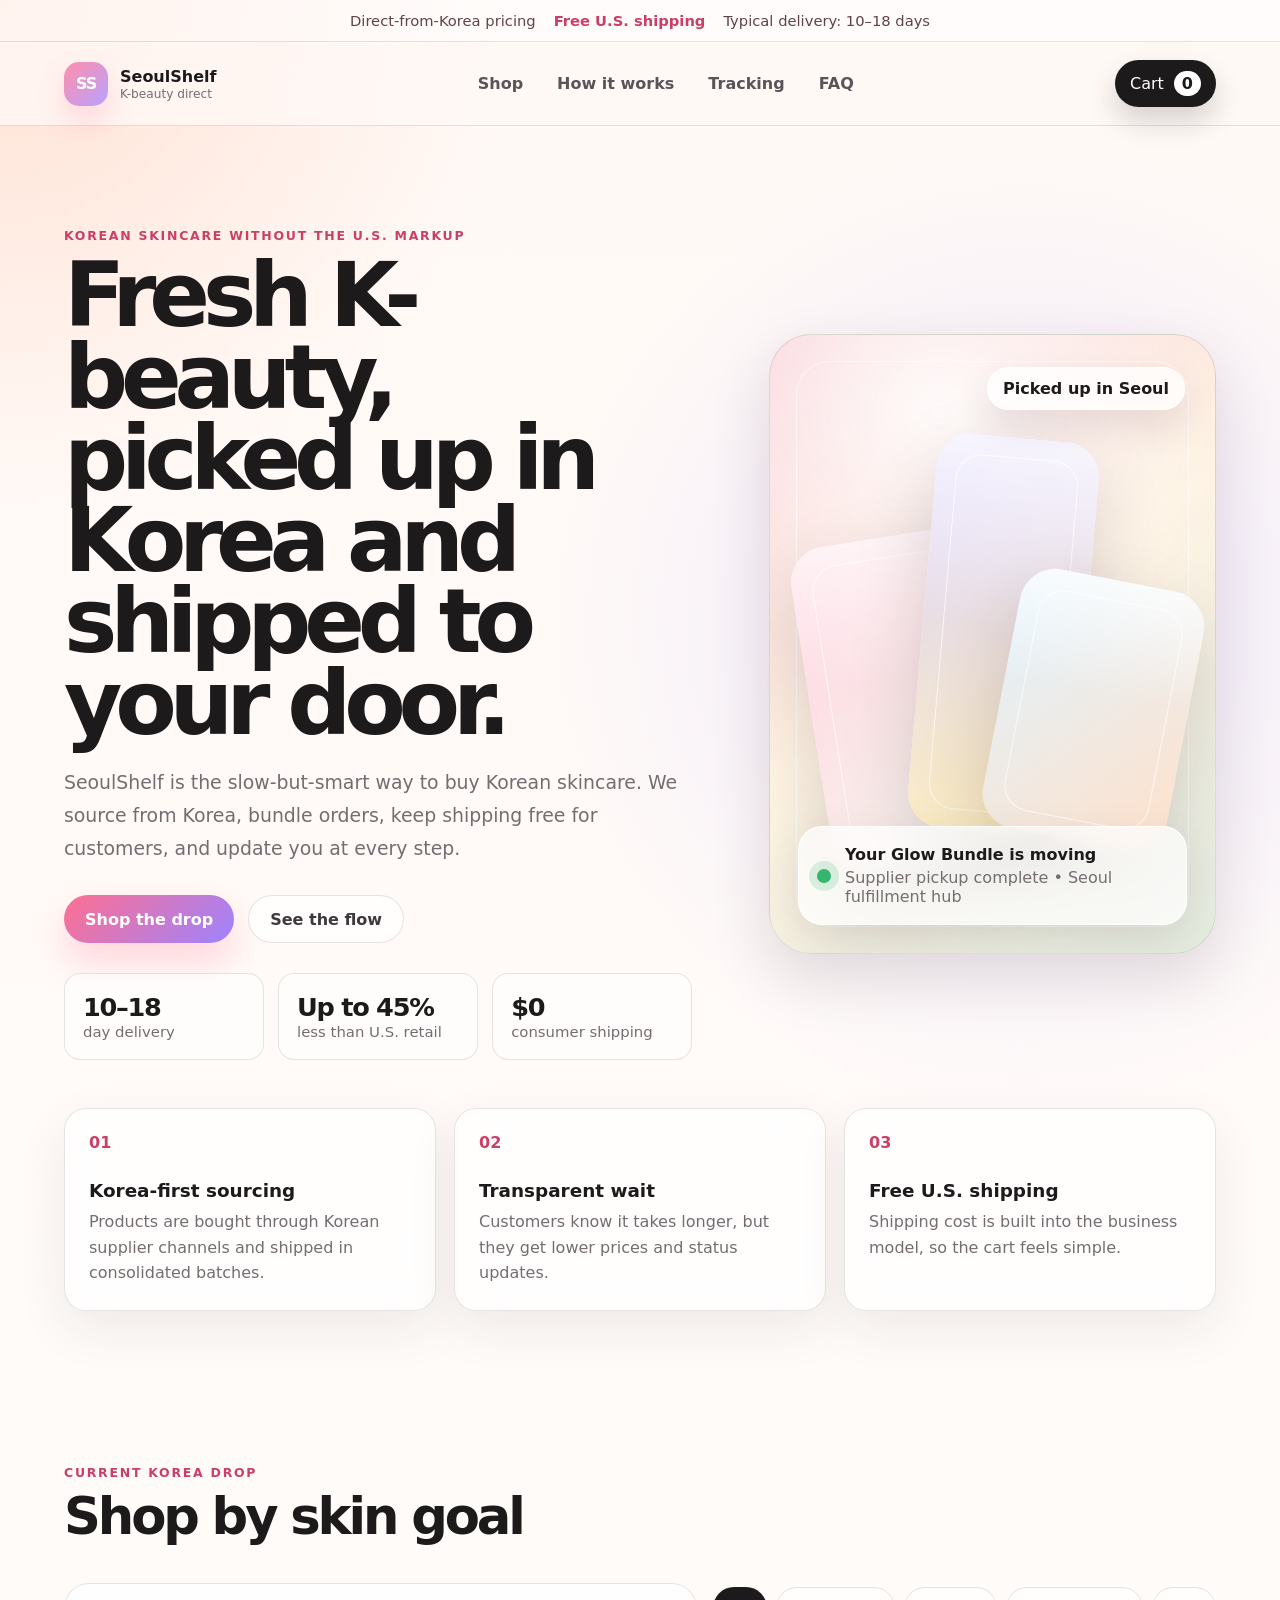
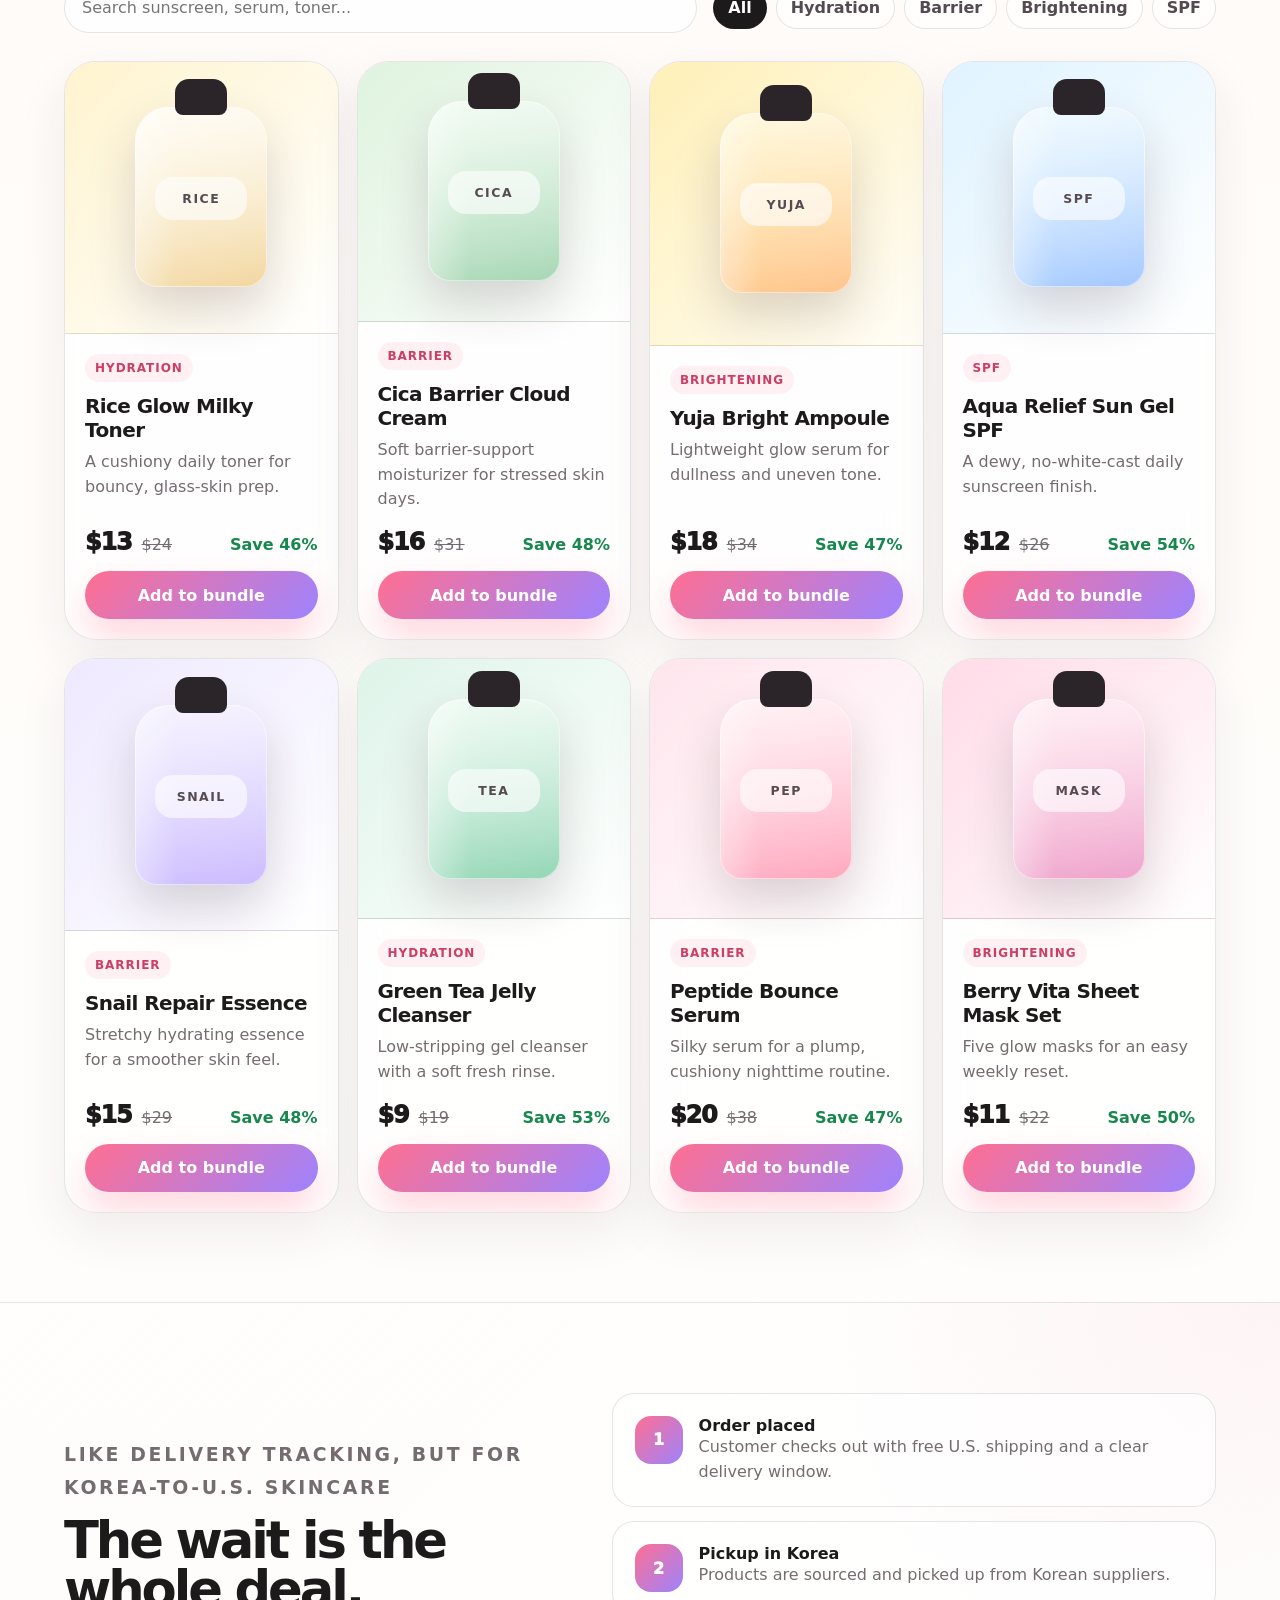
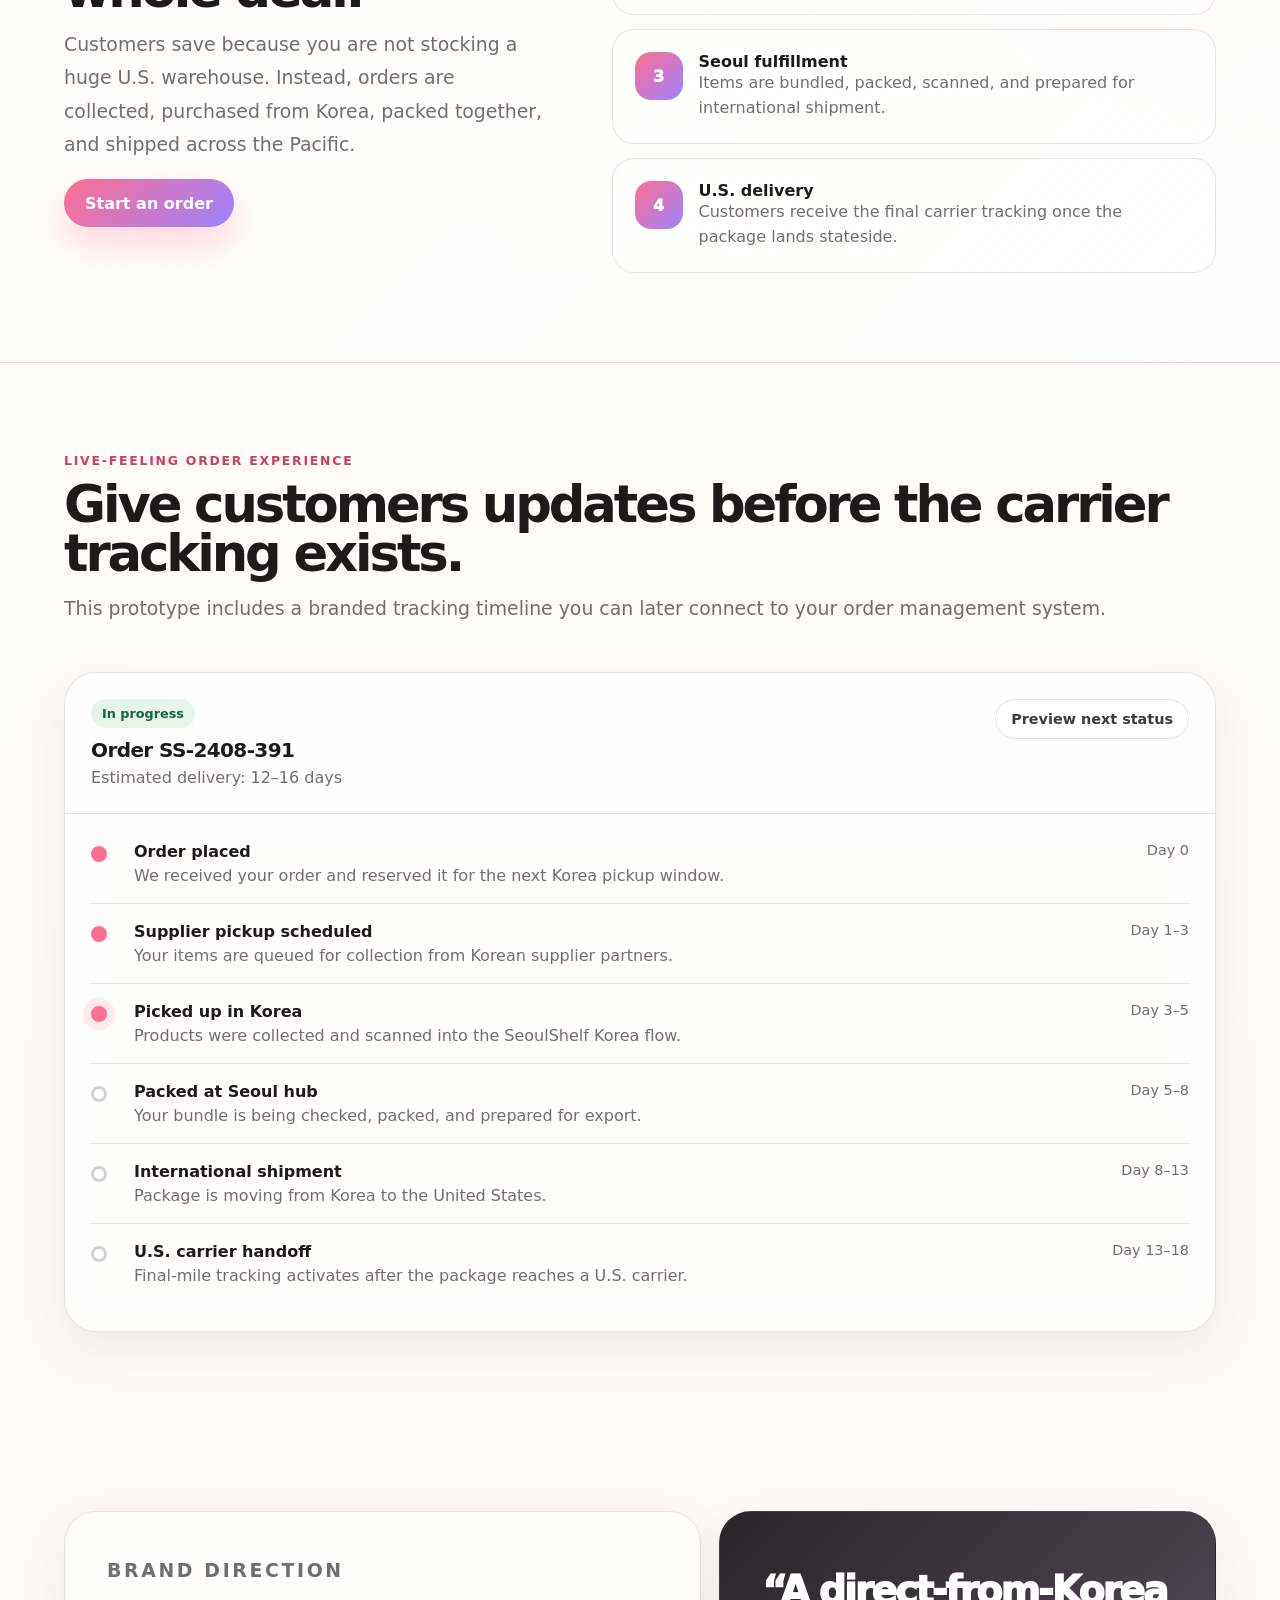
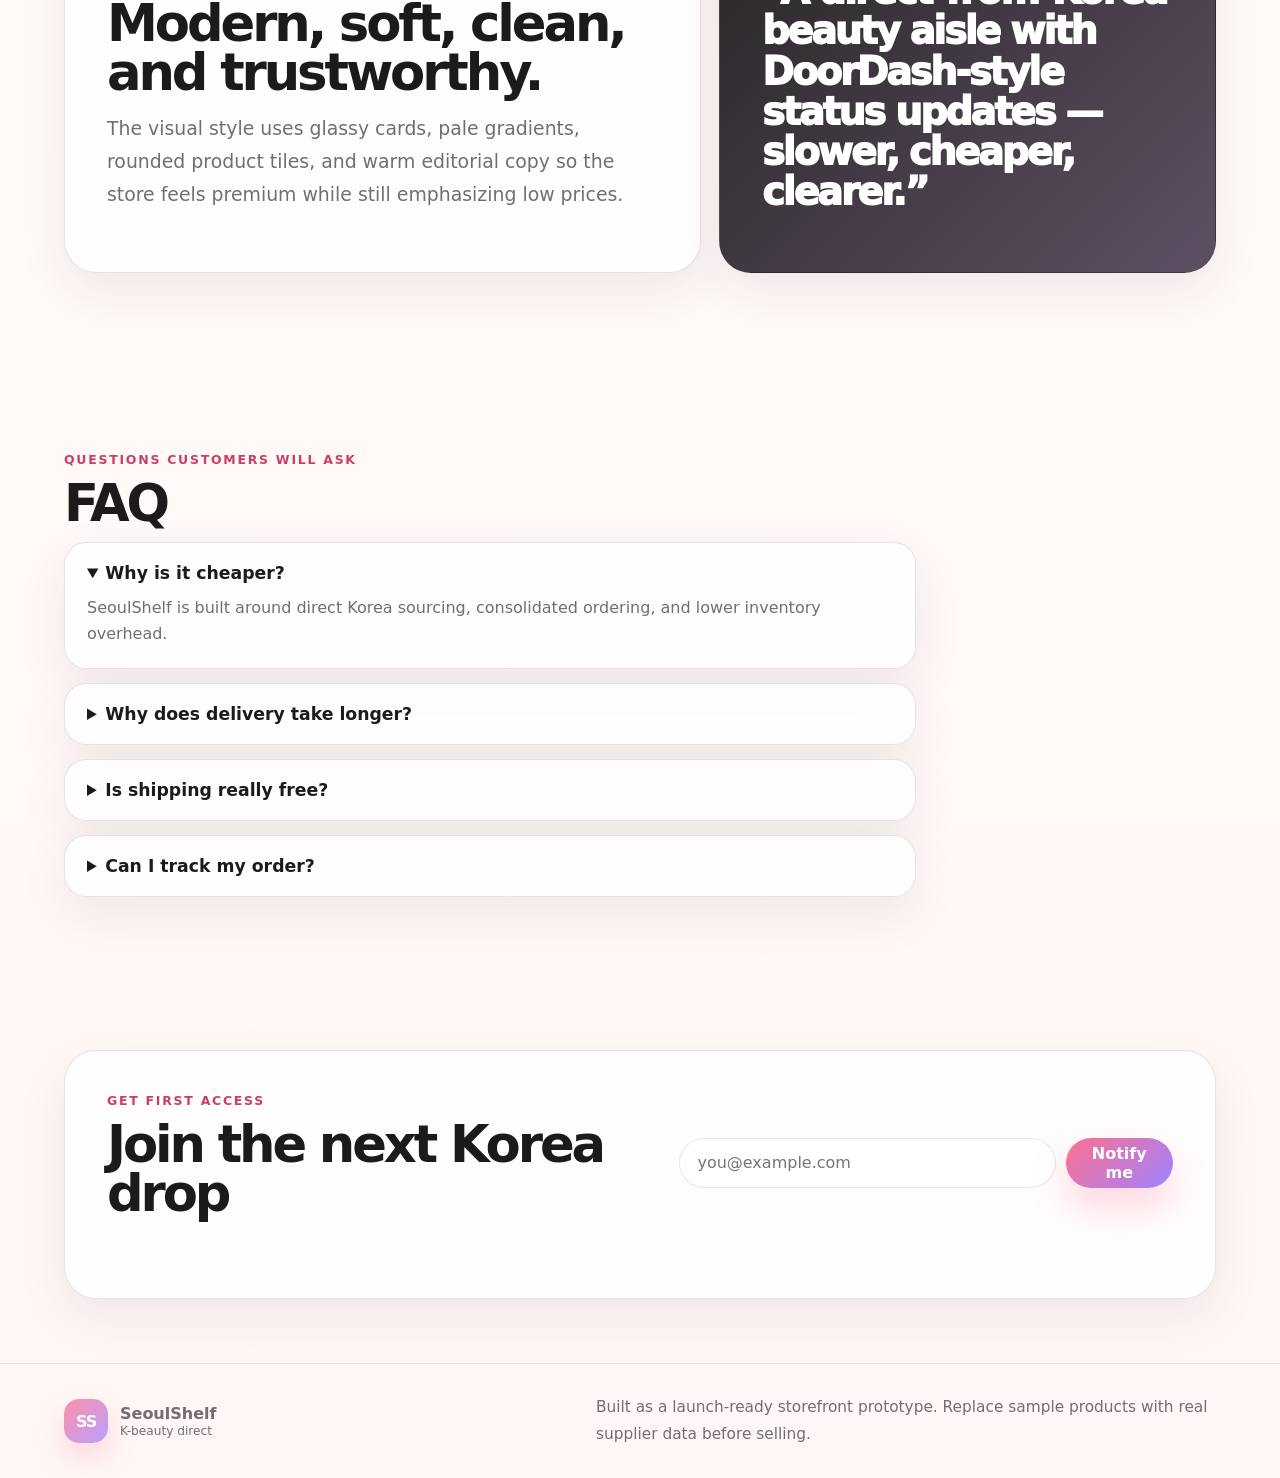
==== index.html @ d1fc3e29 "Add files via upload" ====
<!doctype html>
<html lang="en">
<head>
  <meta charset="utf-8" />
  <meta name="viewport" content="width=device-width, initial-scale=1" />
  <title>SeoulShelf — Korean skincare, direct from Korea</title>
  <meta name="description" content="A modern K-beauty storefront for direct-from-Korea skincare with free U.S. shipping and transparent tracking." />
  <link rel="stylesheet" href="styles.css" />
  <link rel="preconnect" href="https://images.unsplash.com">
</head>
<body>
  <div class="announcement">
    <span>Direct-from-Korea pricing</span>
    <strong>Free U.S. shipping</strong>
    <span>Typical delivery: 10–18 days</span>
  </div>

  <header class="site-header" id="top">
    <a href="#top" class="brand" aria-label="SeoulShelf home">
      <span class="brand-mark">SS</span>
      <span>
        <strong>SeoulShelf</strong>
        <small>K-beauty direct</small>
      </span>
    </a>

    <nav class="nav-links" aria-label="Primary navigation">
      <a href="#shop">Shop</a>
      <a href="#how-it-works">How it works</a>
      <a href="#tracking">Tracking</a>
      <a href="#faq">FAQ</a>
    </nav>

    <button class="cart-button" id="cartButton" aria-label="Open cart">
      <span>Cart</span>
      <span class="cart-count" id="cartCount">0</span>
    </button>
  </header>

  <main>
    <section class="hero">
      <div class="hero-copy">
        <p class="eyebrow">Korean skincare without the U.S. markup</p>
        <h1>Fresh K-beauty, picked up in Korea and shipped to your door.</h1>
        <p class="hero-text">
          SeoulShelf is the slow-but-smart way to buy Korean skincare. We source from Korea,
          bundle orders, keep shipping free for customers, and update you at every step.
        </p>
        <div class="hero-actions">
          <a class="button primary" href="#shop">Shop the drop</a>
          <a class="button ghost" href="#how-it-works">See the flow</a>
        </div>
        <div class="hero-stats" aria-label="Store highlights">
          <div><strong>10–18</strong><span>day delivery</span></div>
          <div><strong>Up to 45%</strong><span>less than U.S. retail</span></div>
          <div><strong>$0</strong><span>consumer shipping</span></div>
        </div>
      </div>

      <div class="hero-card" aria-label="Featured order tracking preview">
        <div class="floating-badge">Picked up in Seoul</div>
        <div class="product-stack">
          <div class="stack-card cleanser"></div>
          <div class="stack-card serum"></div>
          <div class="stack-card cream"></div>
        </div>
        <div class="mini-tracker">
          <span class="pulse"></span>
          <div>
            <strong>Your Glow Bundle is moving</strong>
            <p>Supplier pickup complete • Seoul fulfillment hub</p>
          </div>
        </div>
      </div>
    </section>

    <section class="trust-row" aria-label="Store promises">
      <article>
        <span>01</span>
        <strong>Korea-first sourcing</strong>
        <p>Products are bought through Korean supplier channels and shipped in consolidated batches.</p>
      </article>
      <article>
        <span>02</span>
        <strong>Transparent wait</strong>
        <p>Customers know it takes longer, but they get lower prices and status updates.</p>
      </article>
      <article>
        <span>03</span>
        <strong>Free U.S. shipping</strong>
        <p>Shipping cost is built into the business model, so the cart feels simple.</p>
      </article>
    </section>

    <section class="section intro" id="shop">
      <div>
        <p class="eyebrow">Current Korea drop</p>
        <h2>Shop by skin goal</h2>
      </div>
      <div class="shop-tools">
        <label class="search-label">
          <span class="sr-only">Search products</span>
          <input id="searchInput" type="search" placeholder="Search sunscreen, serum, toner..." />
        </label>
        <div class="filters" id="filters" aria-label="Product filters">
          <button class="filter active" data-filter="all">All</button>
          <button class="filter" data-filter="hydration">Hydration</button>
          <button class="filter" data-filter="barrier">Barrier</button>
          <button class="filter" data-filter="brightening">Brightening</button>
          <button class="filter" data-filter="spf">SPF</button>
        </div>
      </div>
      <div class="product-grid" id="productGrid" aria-live="polite"></div>
    </section>

    <section class="split-section" id="how-it-works">
      <div class="split-copy">
        <p class="eyebrow">Like delivery tracking, but for Korea-to-U.S. skincare</p>
        <h2>The wait is the whole deal.</h2>
        <p>
          Customers save because you are not stocking a huge U.S. warehouse. Instead, orders are
          collected, purchased from Korea, packed together, and shipped across the Pacific.
        </p>
        <a class="button primary" href="#shop">Start an order</a>
      </div>

      <div class="steps">
        <div class="step">
          <span>1</span>
          <div>
            <strong>Order placed</strong>
            <p>Customer checks out with free U.S. shipping and a clear delivery window.</p>
          </div>
        </div>
        <div class="step">
          <span>2</span>
          <div>
            <strong>Pickup in Korea</strong>
            <p>Products are sourced and picked up from Korean suppliers.</p>
          </div>
        </div>
        <div class="step">
          <span>3</span>
          <div>
            <strong>Seoul fulfillment</strong>
            <p>Items are bundled, packed, scanned, and prepared for international shipment.</p>
          </div>
        </div>
        <div class="step">
          <span>4</span>
          <div>
            <strong>U.S. delivery</strong>
            <p>Customers receive the final carrier tracking once the package lands stateside.</p>
          </div>
        </div>
      </div>
    </section>

    <section class="section tracking" id="tracking">
      <div>
        <p class="eyebrow">Live-feeling order experience</p>
        <h2>Give customers updates before the carrier tracking exists.</h2>
        <p class="section-subtitle">
          This prototype includes a branded tracking timeline you can later connect to your order management system.
        </p>
      </div>

      <div class="tracking-card">
        <div class="tracking-head">
          <div>
            <span class="status-pill">In progress</span>
            <h3>Order SS-2408-391</h3>
            <p>Estimated delivery: 12–16 days</p>
          </div>
          <button class="button ghost small" id="advanceTracking">Preview next status</button>
        </div>

        <ol class="timeline" id="timeline"></ol>
      </div>
    </section>

    <section class="section edit-note">
      <div class="note-card">
        <p class="eyebrow">Brand direction</p>
        <h2>Modern, soft, clean, and trustworthy.</h2>
        <p>
          The visual style uses glassy cards, pale gradients, rounded product tiles, and warm editorial copy
          so the store feels premium while still emphasizing low prices.
        </p>
      </div>
      <div class="quote-card">
        “A direct-from-Korea beauty aisle with DoorDash-style status updates — slower, cheaper, clearer.”
      </div>
    </section>

    <section class="section faq" id="faq">
      <p class="eyebrow">Questions customers will ask</p>
      <h2>FAQ</h2>
      <details open>
        <summary>Why is it cheaper?</summary>
        <p>SeoulShelf is built around direct Korea sourcing, consolidated ordering, and lower inventory overhead.</p>
      </details>
      <details>
        <summary>Why does delivery take longer?</summary>
        <p>Orders are picked up in Korea, packed together, exported, and then handed to a U.S. carrier.</p>
      </details>
      <details>
        <summary>Is shipping really free?</summary>
        <p>Yes for the customer. Shipping is included in the store’s pricing and fulfillment model.</p>
      </details>
      <details>
        <summary>Can I track my order?</summary>
        <p>Yes. You receive branded updates first, then carrier tracking once your package reaches the U.S. leg.</p>
      </details>
    </section>

    <section class="newsletter">
      <div>
        <p class="eyebrow">Get first access</p>
        <h2>Join the next Korea drop</h2>
      </div>
      <form id="newsletterForm">
        <label class="sr-only" for="emailInput">Email address</label>
        <input id="emailInput" type="email" placeholder="you@example.com" required />
        <button class="button primary" type="submit">Notify me</button>
      </form>
      <p id="newsletterMessage" class="form-message" role="status"></p>
    </section>
  </main>

  <aside class="cart-drawer" id="cartDrawer" aria-hidden="true" aria-label="Shopping cart">
    <div class="cart-panel">
      <div class="cart-header">
        <div>
          <p class="eyebrow">Your bundle</p>
          <h2>Cart</h2>
        </div>
        <button class="icon-button" id="closeCart" aria-label="Close cart">×</button>
      </div>
      <div id="cartItems" class="cart-items"></div>
      <div class="cart-summary">
        <div><span>Products</span><strong id="subtotal">$0</strong></div>
        <div><span>U.S. shipping</span><strong>Free</strong></div>
        <div><span>Estimated delivery</span><strong>10–18 days</strong></div>
        <div class="total"><span>Total</span><strong id="total">$0</strong></div>
      </div>
      <button class="button primary full" id="checkoutButton">Checkout preview</button>
      <p class="cart-footnote">Prototype only. Connect Stripe, taxes, inventory, and fulfillment before launch.</p>
    </div>
  </aside>

  <div class="toast" id="toast" role="status" aria-live="polite"></div>

  <footer class="footer">
    <div class="brand">
      <span class="brand-mark">SS</span>
      <span>
        <strong>SeoulShelf</strong>
        <small>K-beauty direct</small>
      </span>
    </div>
    <p>Built as a launch-ready storefront prototype. Replace sample products with real supplier data before selling.</p>
  </footer>

  <script src="app.js"></script>
</body>
</html>
---- styles.css ----
:root {
  --bg: #fff9f6;
  --surface: rgba(255, 255, 255, 0.74);
  --surface-strong: #ffffff;
  --ink: #1d1a1c;
  --muted: #756c72;
  --line: rgba(54, 35, 46, 0.12);
  --rose: #f7c7cf;
  --peach: #ffd9c8;
  --cream: #fff3df;
  --sage: #dce9d7;
  --lavender: #ddd5ff;
  --accent: #ff6f91;
  --accent-dark: #cb3f66;
  --shadow: 0 24px 60px rgba(54, 35, 46, 0.14);
  --radius-lg: 32px;
  --radius-md: 22px;
  --radius-sm: 16px;
}

* { box-sizing: border-box; }

html {
  scroll-behavior: smooth;
}

body {
  margin: 0;
  font-family: Inter, ui-sans-serif, system-ui, -apple-system, BlinkMacSystemFont, "Segoe UI", sans-serif;
  color: var(--ink);
  background:
    radial-gradient(circle at top left, rgba(255, 217, 200, 0.75), transparent 32rem),
    radial-gradient(circle at 80% 10%, rgba(221, 213, 255, 0.5), transparent 30rem),
    linear-gradient(180deg, #fff9f6 0%, #fffdfb 42%, #fff7f5 100%);
  min-height: 100vh;
}

a {
  color: inherit;
  text-decoration: none;
}

button, input {
  font: inherit;
}

.announcement {
  min-height: 42px;
  padding: 10px 24px;
  display: flex;
  justify-content: center;
  gap: 18px;
  align-items: center;
  color: #5f424d;
  background: rgba(255, 255, 255, 0.62);
  border-bottom: 1px solid var(--line);
  font-size: 0.92rem;
}

.announcement strong {
  color: var(--accent-dark);
}

.site-header {
  position: sticky;
  top: 0;
  z-index: 20;
  display: flex;
  justify-content: space-between;
  align-items: center;
  gap: 24px;
  padding: 18px clamp(18px, 5vw, 72px);
  backdrop-filter: blur(18px);
  background: rgba(255, 249, 246, 0.76);
  border-bottom: 1px solid var(--line);
}

.brand {
  display: inline-flex;
  align-items: center;
  gap: 12px;
  min-width: max-content;
}

.brand-mark {
  display: grid;
  place-items: center;
  width: 44px;
  height: 44px;
  color: white;
  font-weight: 900;
  letter-spacing: -0.08em;
  border-radius: 15px;
  background: linear-gradient(135deg, #ff8fab, #b8a1ff);
  box-shadow: 0 14px 28px rgba(255, 111, 145, 0.24);
}

.brand small {
  display: block;
  color: var(--muted);
  font-size: 0.76rem;
  margin-top: 1px;
}

.nav-links {
  display: flex;
  gap: clamp(14px, 3vw, 34px);
  color: #5b5358;
  font-weight: 650;
}

.nav-links a {
  transition: color 180ms ease;
}

.nav-links a:hover {
  color: var(--accent-dark);
}

.cart-button,
.icon-button,
.filter,
.button {
  cursor: pointer;
  border: 0;
}

.cart-button {
  display: inline-flex;
  gap: 10px;
  align-items: center;
  padding: 11px 15px;
  border-radius: 999px;
  background: #1d1a1c;
  color: white;
  box-shadow: 0 14px 28px rgba(29, 26, 28, 0.18);
}

.cart-count {
  display: grid;
  place-items: center;
  min-width: 25px;
  height: 25px;
  padding: 0 8px;
  border-radius: 999px;
  background: white;
  color: var(--ink);
  font-weight: 800;
}

.hero {
  display: grid;
  grid-template-columns: minmax(0, 1.04fr) minmax(320px, 0.74fr);
  gap: clamp(32px, 6vw, 90px);
  align-items: center;
  padding: clamp(52px, 8vw, 102px) clamp(18px, 5vw, 72px) 48px;
}

.eyebrow {
  margin: 0 0 12px;
  color: var(--accent-dark);
  font-size: 0.78rem;
  font-weight: 900;
  text-transform: uppercase;
  letter-spacing: 0.14em;
}

h1, h2, h3, p {
  margin-top: 0;
}

h1 {
  margin-bottom: 22px;
  font-size: clamp(3rem, 7vw, 6.6rem);
  line-height: 0.91;
  letter-spacing: -0.08em;
  max-width: 860px;
}

h2 {
  margin-bottom: 14px;
  font-size: clamp(2rem, 4vw, 4.1rem);
  line-height: 0.96;
  letter-spacing: -0.06em;
}

h3 {
  margin-bottom: 6px;
  font-size: 1.25rem;
  letter-spacing: -0.03em;
}

.hero-text,
.section-subtitle,
.split-copy p,
.note-card p,
.footer p {
  color: var(--muted);
  font-size: clamp(1rem, 1.5vw, 1.18rem);
  line-height: 1.75;
}

.hero-text {
  max-width: 670px;
}

.hero-actions {
  display: flex;
  flex-wrap: wrap;
  gap: 14px;
  margin: 30px 0;
}

.button {
  display: inline-flex;
  justify-content: center;
  align-items: center;
  gap: 8px;
  min-height: 48px;
  padding: 0 21px;
  border-radius: 999px;
  font-weight: 850;
  transition: transform 180ms ease, box-shadow 180ms ease, background 180ms ease;
}

.button:hover {
  transform: translateY(-2px);
}

.button.primary {
  color: white;
  background: linear-gradient(135deg, var(--accent), #9d83ff);
  box-shadow: 0 18px 36px rgba(255, 111, 145, 0.28);
}

.button.ghost {
  background: rgba(255, 255, 255, 0.7);
  border: 1px solid var(--line);
  color: #40383e;
}

.button.small {
  min-height: 40px;
  padding: 0 15px;
  font-size: 0.9rem;
}

.button.full {
  width: 100%;
}

.hero-stats {
  display: grid;
  grid-template-columns: repeat(3, minmax(0, 1fr));
  max-width: 650px;
  gap: 14px;
  margin-top: 28px;
}

.hero-stats div {
  padding: 18px;
  border: 1px solid var(--line);
  background: rgba(255, 255, 255, 0.58);
  border-radius: var(--radius-sm);
}

.hero-stats strong {
  display: block;
  font-size: clamp(1.35rem, 2vw, 2rem);
  letter-spacing: -0.05em;
}

.hero-stats span {
  color: var(--muted);
  font-size: 0.93rem;
}

.hero-card {
  position: relative;
  min-height: 620px;
  overflow: hidden;
  padding: 28px;
  border: 1px solid var(--line);
  border-radius: 42px;
  background:
    radial-gradient(circle at 38% 12%, rgba(255,255,255,.85), transparent 18rem),
    linear-gradient(145deg, rgba(247, 199, 207, .85), rgba(255, 243, 223, .88) 48%, rgba(220, 233, 215, .74));
  box-shadow: var(--shadow);
}

.hero-card::before {
  content: "";
  position: absolute;
  inset: 26px;
  border: 1px solid rgba(255,255,255,.58);
  border-radius: 34px;
  pointer-events: none;
}

.floating-badge {
  position: absolute;
  top: 32px;
  right: 30px;
  z-index: 3;
  padding: 11px 15px;
  background: rgba(255, 255, 255, 0.76);
  border: 1px solid rgba(255,255,255,.9);
  border-radius: 999px;
  font-weight: 850;
  box-shadow: 0 16px 36px rgba(54, 35, 46, .12);
}

.product-stack {
  position: relative;
  height: 440px;
  margin-top: 74px;
}

.stack-card {
  position: absolute;
  border-radius: 36px;
  box-shadow: 0 30px 70px rgba(54, 35, 46, .18);
}

.stack-card::after {
  content: "";
  position: absolute;
  inset: 20px;
  border: 1px solid rgba(255,255,255,.72);
  border-radius: 26px;
}

.cleanser {
  width: 54%;
  height: 74%;
  left: 3%;
  bottom: 4%;
  background:
    linear-gradient(180deg, rgba(255,255,255,.72), transparent 45%),
    linear-gradient(135deg, #ffd2df, #f7fff2);
  transform: rotate(-9deg);
}

.serum {
  width: 42%;
  height: 90%;
  left: 32%;
  top: 0;
  background:
    linear-gradient(180deg, rgba(255,255,255,.8), transparent 48%),
    linear-gradient(160deg, #d9d0ff, #fff0bd);
  transform: rotate(5deg);
}

.cream {
  width: 48%;
  height: 60%;
  right: 0;
  bottom: 8%;
  background:
    linear-gradient(180deg, rgba(255,255,255,.78), transparent 44%),
    linear-gradient(135deg, #dff3ff, #ffe1cb);
  transform: rotate(11deg);
}

.mini-tracker {
  position: absolute;
  left: 28px;
  right: 28px;
  bottom: 28px;
  display: flex;
  gap: 14px;
  align-items: center;
  padding: 18px;
  border: 1px solid rgba(255,255,255,.86);
  border-radius: 24px;
  background: rgba(255,255,255,.72);
  backdrop-filter: blur(12px);
  box-shadow: 0 18px 45px rgba(54, 35, 46, .12);
}

.mini-tracker p {
  margin: 4px 0 0;
  color: var(--muted);
}

.pulse {
  position: relative;
  width: 14px;
  height: 14px;
  flex: 0 0 auto;
  border-radius: 50%;
  background: #35b56d;
}

.pulse::after {
  content: "";
  position: absolute;
  inset: -8px;
  border-radius: inherit;
  background: rgba(53, 181, 109, .18);
  animation: pulse 1.6s infinite;
}

@keyframes pulse {
  from { transform: scale(.8); opacity: 1; }
  to { transform: scale(1.6); opacity: 0; }
}

.trust-row {
  display: grid;
  grid-template-columns: repeat(3, 1fr);
  gap: 18px;
  padding: 0 clamp(18px, 5vw, 72px) 64px;
}

.trust-row article,
.product-card,
.tracking-card,
.note-card,
.quote-card,
.newsletter,
.faq details {
  border: 1px solid var(--line);
  background: var(--surface);
  backdrop-filter: blur(18px);
  box-shadow: 0 18px 50px rgba(54, 35, 46, 0.08);
}

.trust-row article {
  padding: 24px;
  border-radius: var(--radius-md);
}

.trust-row span {
  display: inline-block;
  margin-bottom: 28px;
  color: var(--accent-dark);
  font-weight: 900;
}

.trust-row strong {
  display: block;
  margin-bottom: 8px;
  font-size: 1.15rem;
}

.trust-row p {
  margin-bottom: 0;
  color: var(--muted);
  line-height: 1.6;
}

.section {
  padding: clamp(54px, 7vw, 92px) clamp(18px, 5vw, 72px);
}

.intro {
  display: grid;
  gap: 28px;
}

.shop-tools {
  display: flex;
  justify-content: space-between;
  gap: 16px;
  align-items: center;
  flex-wrap: wrap;
}

.search-label {
  flex: 1 1 300px;
}

input {
  width: 100%;
  min-height: 50px;
  padding: 0 17px;
  border: 1px solid var(--line);
  border-radius: 999px;
  outline: 0;
  background: rgba(255, 255, 255, .74);
  color: var(--ink);
}

input:focus {
  border-color: rgba(255, 111, 145, .58);
  box-shadow: 0 0 0 4px rgba(255, 111, 145, .12);
}

.filters {
  display: flex;
  gap: 9px;
  flex-wrap: wrap;
}

.filter {
  min-height: 42px;
  padding: 0 14px;
  border-radius: 999px;
  background: rgba(255,255,255,.64);
  border: 1px solid var(--line);
  color: #544a51;
  font-weight: 800;
}

.filter.active {
  color: white;
  background: #1d1a1c;
}

.product-grid {
  display: grid;
  grid-template-columns: repeat(4, minmax(0, 1fr));
  gap: 18px;
}

.product-card {
  position: relative;
  display: grid;
  min-height: 480px;
  overflow: hidden;
  border-radius: var(--radius-lg);
}

.product-media {
  min-height: 260px;
  display: grid;
  place-items: center;
  border-bottom: 1px solid var(--line);
  background: var(--product-bg);
}

.product-bottle {
  position: relative;
  width: 132px;
  height: 180px;
  border-radius: 34px 34px 22px 22px;
  background:
    linear-gradient(90deg, rgba(255,255,255,.38), transparent 32%),
    linear-gradient(180deg, rgba(255,255,255,.72), rgba(255,255,255,.22)),
    var(--product-bottle);
  box-shadow: inset 0 0 0 1px rgba(255,255,255,.5), 0 22px 48px rgba(54, 35, 46, 0.18);
}

.product-bottle::before {
  content: "";
  position: absolute;
  top: -28px;
  left: 40px;
  width: 52px;
  height: 36px;
  border-radius: 14px 14px 8px 8px;
  background: #2b252a;
}

.product-bottle::after {
  content: attr(data-label);
  position: absolute;
  left: 20px;
  right: 20px;
  top: 70px;
  padding: 14px 8px;
  border-radius: 18px;
  text-align: center;
  color: #574b52;
  background: rgba(255,255,255,.62);
  font-weight: 900;
  font-size: 0.78rem;
  letter-spacing: 0.12em;
  text-transform: uppercase;
}

.product-info {
  display: flex;
  flex-direction: column;
  padding: 20px;
}

.product-tag {
  width: fit-content;
  margin-bottom: 12px;
  padding: 7px 10px;
  border-radius: 999px;
  color: var(--accent-dark);
  background: rgba(255, 111, 145, .1);
  font-size: .75rem;
  font-weight: 900;
  text-transform: uppercase;
  letter-spacing: .08em;
}

.product-info h3 {
  margin-bottom: 8px;
}

.product-info p {
  color: var(--muted);
  line-height: 1.55;
}

.product-meta {
  display: flex;
  align-items: baseline;
  gap: 10px;
  margin-top: auto;
  margin-bottom: 15px;
}

.price {
  font-size: 1.5rem;
  font-weight: 950;
  letter-spacing: -0.05em;
}

.compare {
  color: var(--muted);
  text-decoration: line-through;
}

.save {
  margin-left: auto;
  color: #17874e;
  font-weight: 900;
}

.split-section {
  display: grid;
  grid-template-columns: minmax(0, .8fr) minmax(320px, 1fr);
  gap: clamp(28px, 5vw, 72px);
  align-items: center;
  padding: clamp(54px, 7vw, 92px) clamp(18px, 5vw, 72px);
  background:
    linear-gradient(135deg, rgba(255,255,255,.36), rgba(255,255,255,.8)),
    radial-gradient(circle at top right, rgba(247, 199, 207, .55), transparent 28rem);
  border-block: 1px solid var(--line);
}

.split-copy {
  max-width: 590px;
}

.steps {
  display: grid;
  gap: 14px;
}

.step {
  display: grid;
  grid-template-columns: 48px 1fr;
  gap: 16px;
  padding: 22px;
  border-radius: var(--radius-md);
  background: rgba(255,255,255,.66);
  border: 1px solid var(--line);
}

.step span {
  display: grid;
  place-items: center;
  height: 48px;
  border-radius: 16px;
  color: white;
  background: linear-gradient(135deg, var(--accent), #9d83ff);
  font-weight: 950;
}

.step p {
  margin-bottom: 0;
  color: var(--muted);
  line-height: 1.55;
}

.tracking {
  display: grid;
  gap: 28px;
}

.tracking-card {
  overflow: hidden;
  border-radius: var(--radius-lg);
}

.tracking-head {
  display: flex;
  justify-content: space-between;
  gap: 20px;
  align-items: flex-start;
  padding: 26px;
  border-bottom: 1px solid var(--line);
}

.tracking-head p {
  margin-bottom: 0;
  color: var(--muted);
}

.status-pill {
  display: inline-block;
  margin-bottom: 10px;
  padding: 7px 11px;
  border-radius: 999px;
  color: #17643f;
  background: rgba(53,181,109,.13);
  font-weight: 900;
  font-size: .8rem;
}

.timeline {
  list-style: none;
  margin: 0;
  padding: 10px 26px 28px;
}

.timeline li {
  position: relative;
  display: grid;
  grid-template-columns: 28px 1fr auto;
  gap: 15px;
  padding: 18px 0;
  border-bottom: 1px solid var(--line);
}

.timeline li:last-child {
  border-bottom: 0;
}

.timeline-dot {
  width: 16px;
  height: 16px;
  margin-top: 4px;
  border-radius: 50%;
  border: 3px solid #d7cfd4;
  background: white;
}

.timeline li.done .timeline-dot,
.timeline li.current .timeline-dot {
  border-color: var(--accent);
  background: var(--accent);
}

.timeline li.current .timeline-dot {
  box-shadow: 0 0 0 8px rgba(255,111,145,.14);
}

.timeline strong {
  display: block;
  margin-bottom: 5px;
}

.timeline p {
  margin-bottom: 0;
  color: var(--muted);
}

.timeline time {
  color: var(--muted);
  font-size: .9rem;
}

.edit-note {
  display: grid;
  grid-template-columns: 1fr .78fr;
  gap: 18px;
}

.note-card,
.quote-card,
.newsletter {
  border-radius: var(--radius-lg);
  padding: clamp(24px, 4vw, 42px);
}

.quote-card {
  display: flex;
  align-items: center;
  font-size: clamp(1.7rem, 3vw, 3rem);
  line-height: 1.05;
  letter-spacing: -.06em;
  font-weight: 950;
  background: linear-gradient(135deg, rgba(29,26,28,.95), rgba(86,71,91,.95));
  color: white;
}

.faq {
  max-width: 980px;
}

.faq details {
  padding: 20px 22px;
  border-radius: var(--radius-md);
  margin-top: 14px;
}

.faq summary {
  cursor: pointer;
  font-weight: 900;
  font-size: 1.08rem;
}

.faq details p {
  margin: 12px 0 0;
  color: var(--muted);
  line-height: 1.65;
}

.newsletter {
  display: grid;
  grid-template-columns: 1fr minmax(320px, .9fr);
  gap: 24px;
  align-items: center;
  margin: clamp(18px, 5vw, 72px);
}

.newsletter form {
  display: flex;
  gap: 10px;
}

.form-message {
  grid-column: 2;
  margin: -8px 0 0;
  color: #17643f;
  font-weight: 800;
}

.footer {
  display: flex;
  justify-content: space-between;
  gap: 24px;
  align-items: center;
  padding: 30px clamp(18px, 5vw, 72px);
  border-top: 1px solid var(--line);
  color: var(--muted);
}

.footer p {
  max-width: 620px;
  margin: 0;
  font-size: .96rem;
}

.cart-drawer {
  position: fixed;
  inset: 0;
  z-index: 50;
  display: none;
  justify-content: flex-end;
  background: rgba(29, 26, 28, .36);
  backdrop-filter: blur(8px);
}

.cart-drawer.open {
  display: flex;
}

.cart-panel {
  width: min(440px, 100%);
  height: 100%;
  padding: 24px;
  overflow: auto;
  background: #fffdfb;
  box-shadow: -18px 0 50px rgba(29,26,28,.16);
}

.cart-header {
  display: flex;
  justify-content: space-between;
  align-items: flex-start;
  margin-bottom: 20px;
}

.icon-button {
  width: 42px;
  height: 42px;
  border-radius: 50%;
  background: #f4eeeb;
  font-size: 1.7rem;
  line-height: 1;
}

.cart-items {
  display: grid;
  gap: 12px;
  min-height: 110px;
}

.empty-cart {
  padding: 24px;
  text-align: center;
  color: var(--muted);
  border: 1px dashed var(--line);
  border-radius: var(--radius-md);
}

.cart-item {
  display: grid;
  grid-template-columns: 64px 1fr auto;
  gap: 12px;
  align-items: center;
  padding: 12px;
  border: 1px solid var(--line);
  border-radius: var(--radius-sm);
  background: white;
}

.cart-thumb {
  height: 64px;
  border-radius: 18px;
  background: var(--product-bg);
}

.cart-item strong {
  display: block;
}

.cart-item small {
  color: var(--muted);
}

.qty-controls {
  display: flex;
  align-items: center;
  gap: 6px;
}

.qty-controls button {
  display: grid;
  place-items: center;
  width: 28px;
  height: 28px;
  border: 0;
  border-radius: 50%;
  background: #f3eeee;
  cursor: pointer;
}

.cart-summary {
  display: grid;
  gap: 12px;
  margin: 24px 0;
  padding: 18px;
  border: 1px solid var(--line);
  border-radius: var(--radius-md);
  background: #fff8f5;
}

.cart-summary div {
  display: flex;
  justify-content: space-between;
}

.cart-summary span {
  color: var(--muted);
}

.cart-summary .total {
  padding-top: 12px;
  border-top: 1px solid var(--line);
  font-size: 1.2rem;
}

.cart-footnote {
  color: var(--muted);
  line-height: 1.55;
  font-size: .92rem;
}

.toast {
  position: fixed;
  left: 50%;
  bottom: 28px;
  z-index: 70;
  transform: translateX(-50%) translateY(20px);
  opacity: 0;
  pointer-events: none;
  padding: 13px 18px;
  border-radius: 999px;
  color: white;
  background: rgba(29, 26, 28, .95);
  box-shadow: 0 18px 40px rgba(29,26,28,.2);
  transition: 180ms ease;
}

.toast.show {
  opacity: 1;
  transform: translateX(-50%) translateY(0);
}

.sr-only {
  position: absolute;
  width: 1px;
  height: 1px;
  overflow: hidden;
  white-space: nowrap;
  clip-path: inset(50%);
}

@media (max-width: 1100px) {
  .hero,
  .split-section,
  .edit-note,
  .newsletter {
    grid-template-columns: 1fr;
  }

  .product-grid {
    grid-template-columns: repeat(2, minmax(0, 1fr));
  }

  .hero-card {
    min-height: 520px;
  }

  .newsletter {
    margin-inline: 18px;
  }

  .form-message {
    grid-column: 1;
  }
}

@media (max-width: 760px) {
  .announcement {
    flex-direction: column;
    gap: 2px;
  }

  .site-header {
    align-items: flex-start;
  }

  .nav-links {
    display: none;
  }

  .hero {
    padding-top: 42px;
  }

  h1 {
    font-size: clamp(3.2rem, 18vw, 4.9rem);
  }

  .hero-stats,
  .trust-row,
  .product-grid {
    grid-template-columns: 1fr;
  }

  .shop-tools,
  .tracking-head,
  .newsletter form,
  .footer {
    flex-direction: column;
    align-items: stretch;
  }

  .timeline li {
    grid-template-columns: 24px 1fr;
  }

  .timeline time {
    grid-column: 2;
  }

  .hero-card {
    min-height: 460px;
  }
}
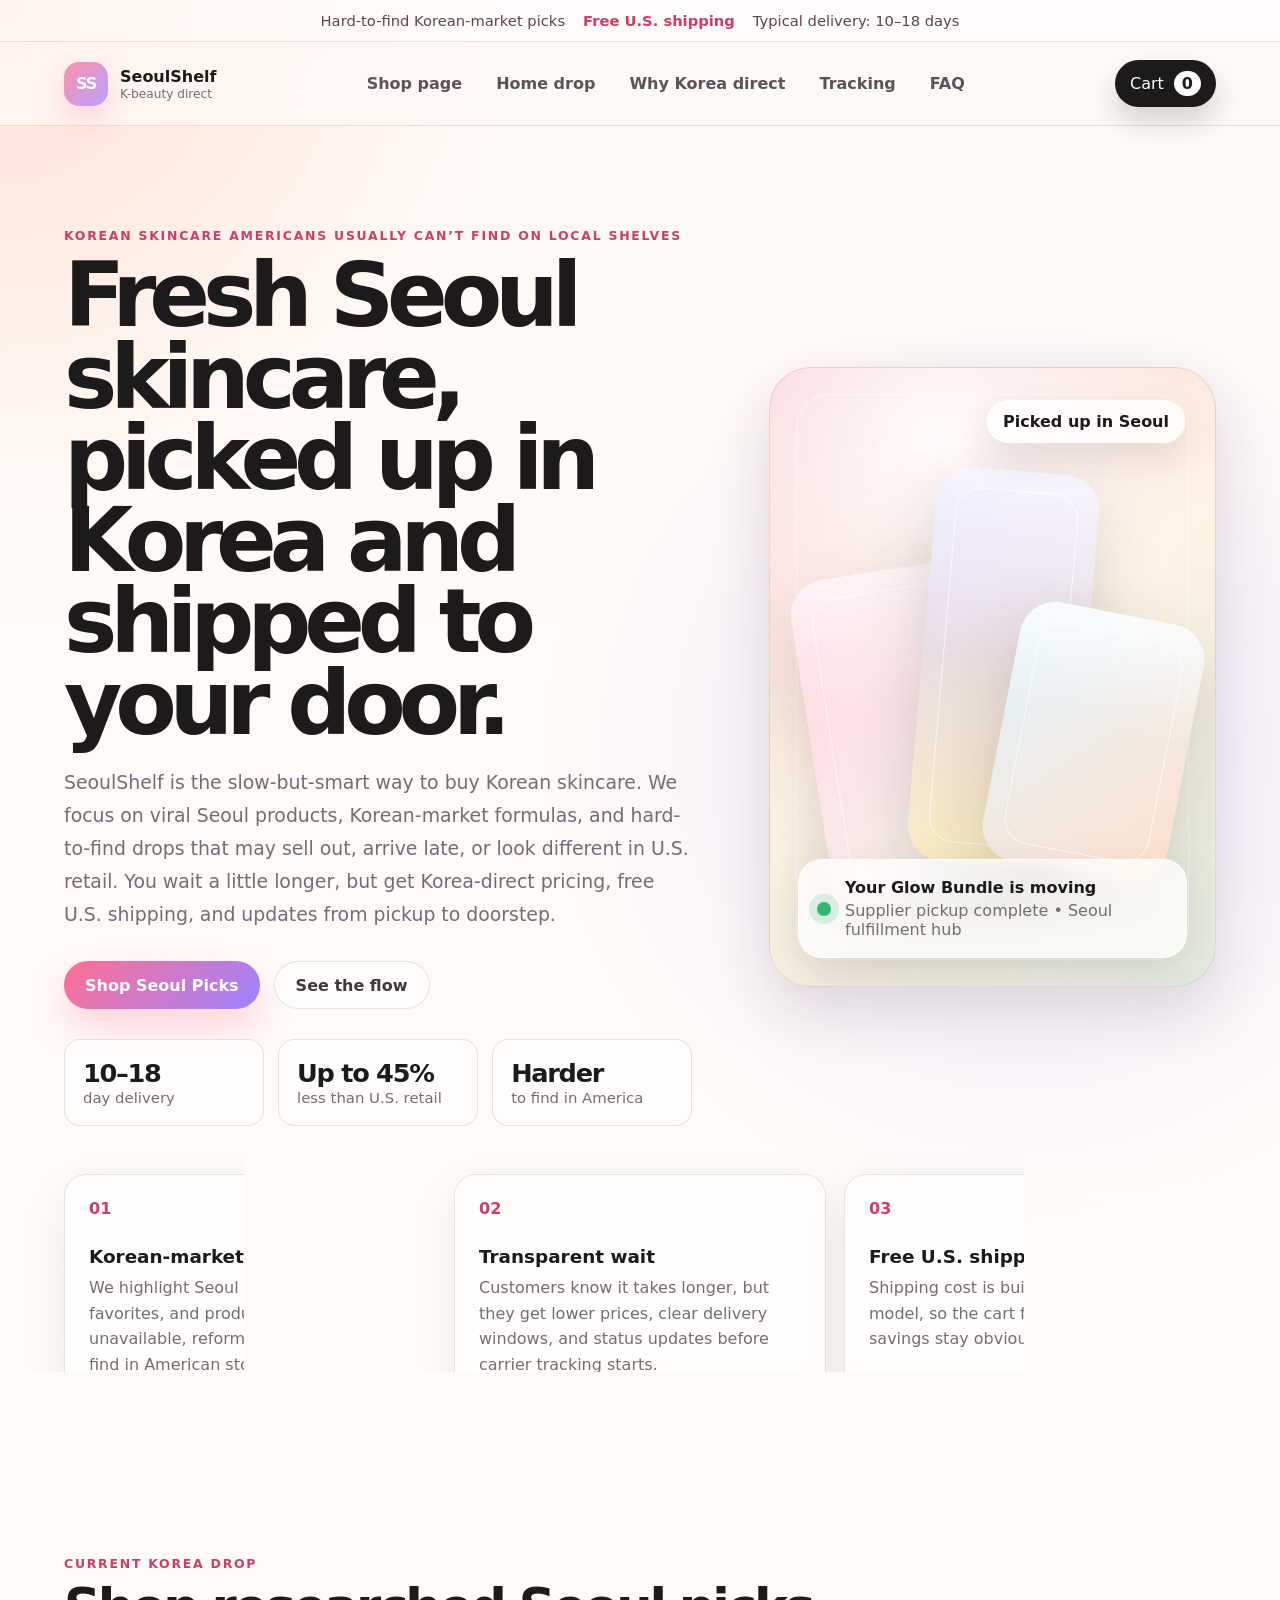
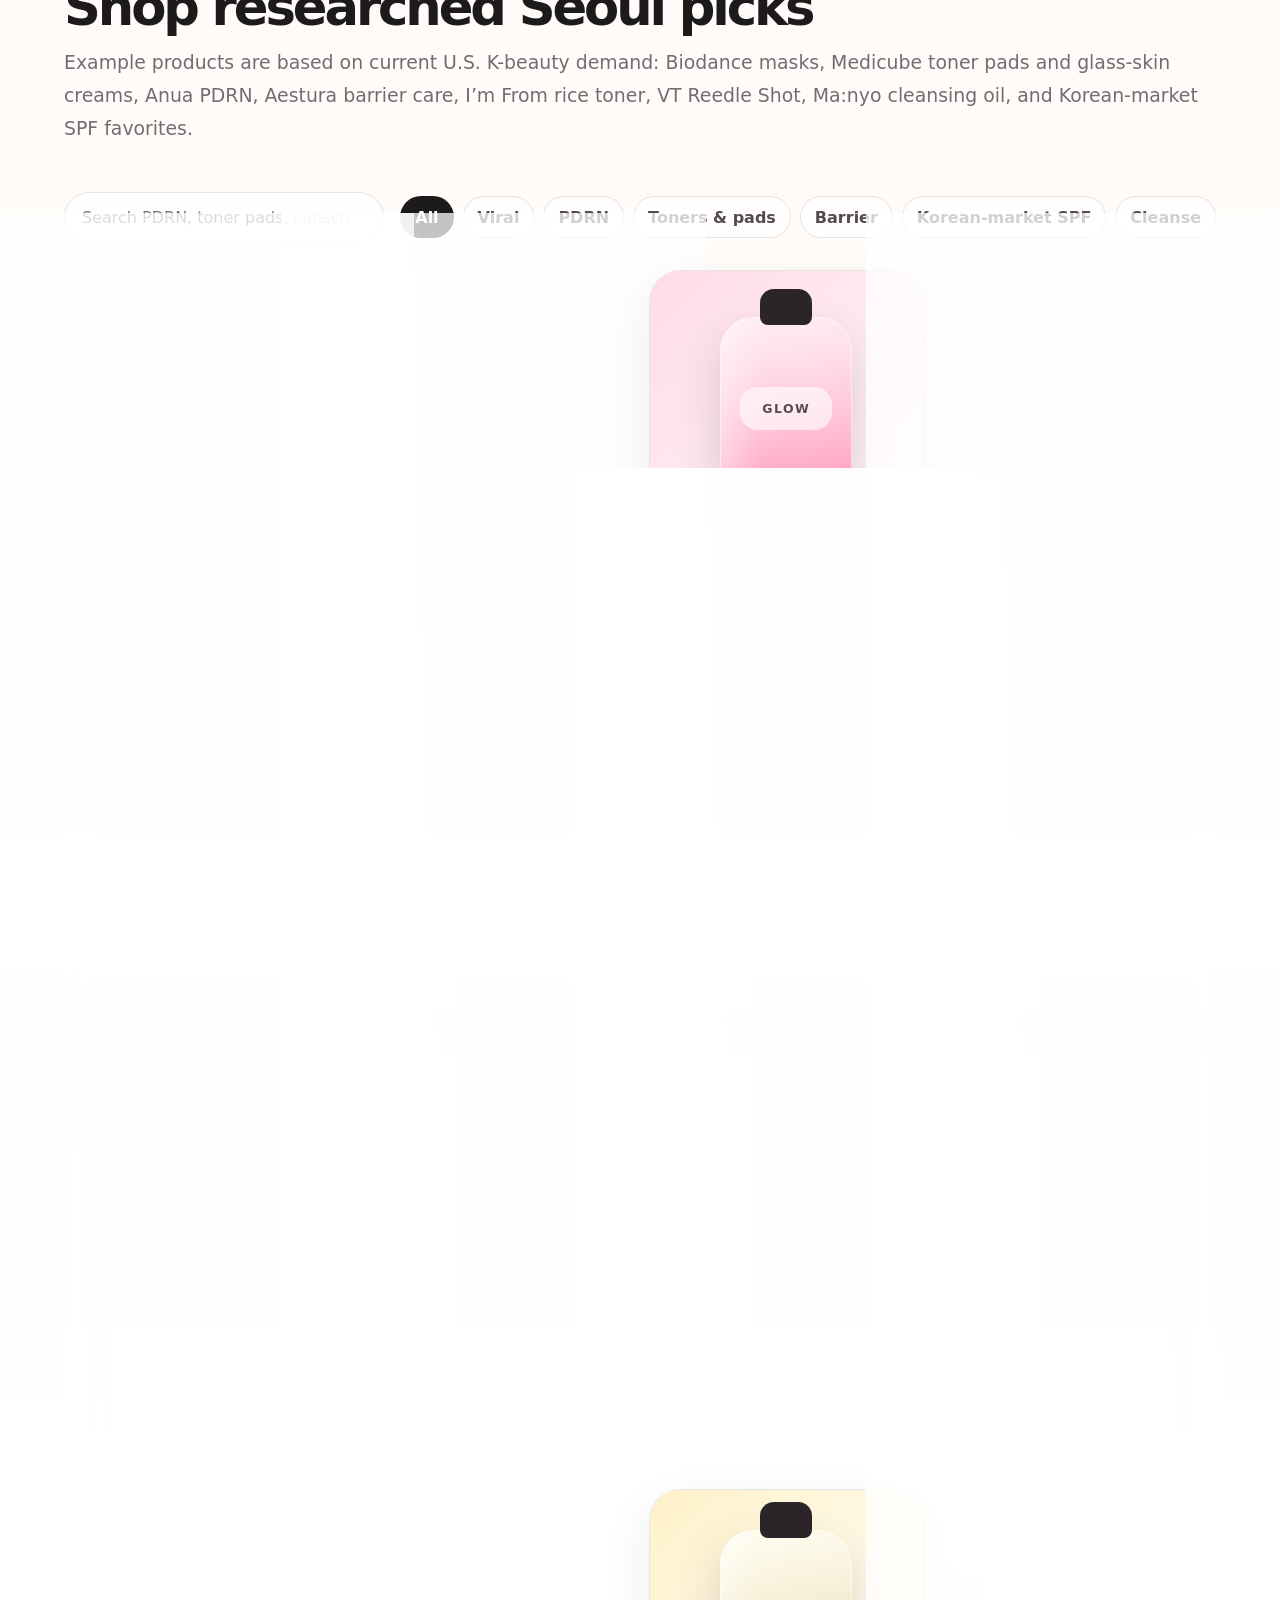
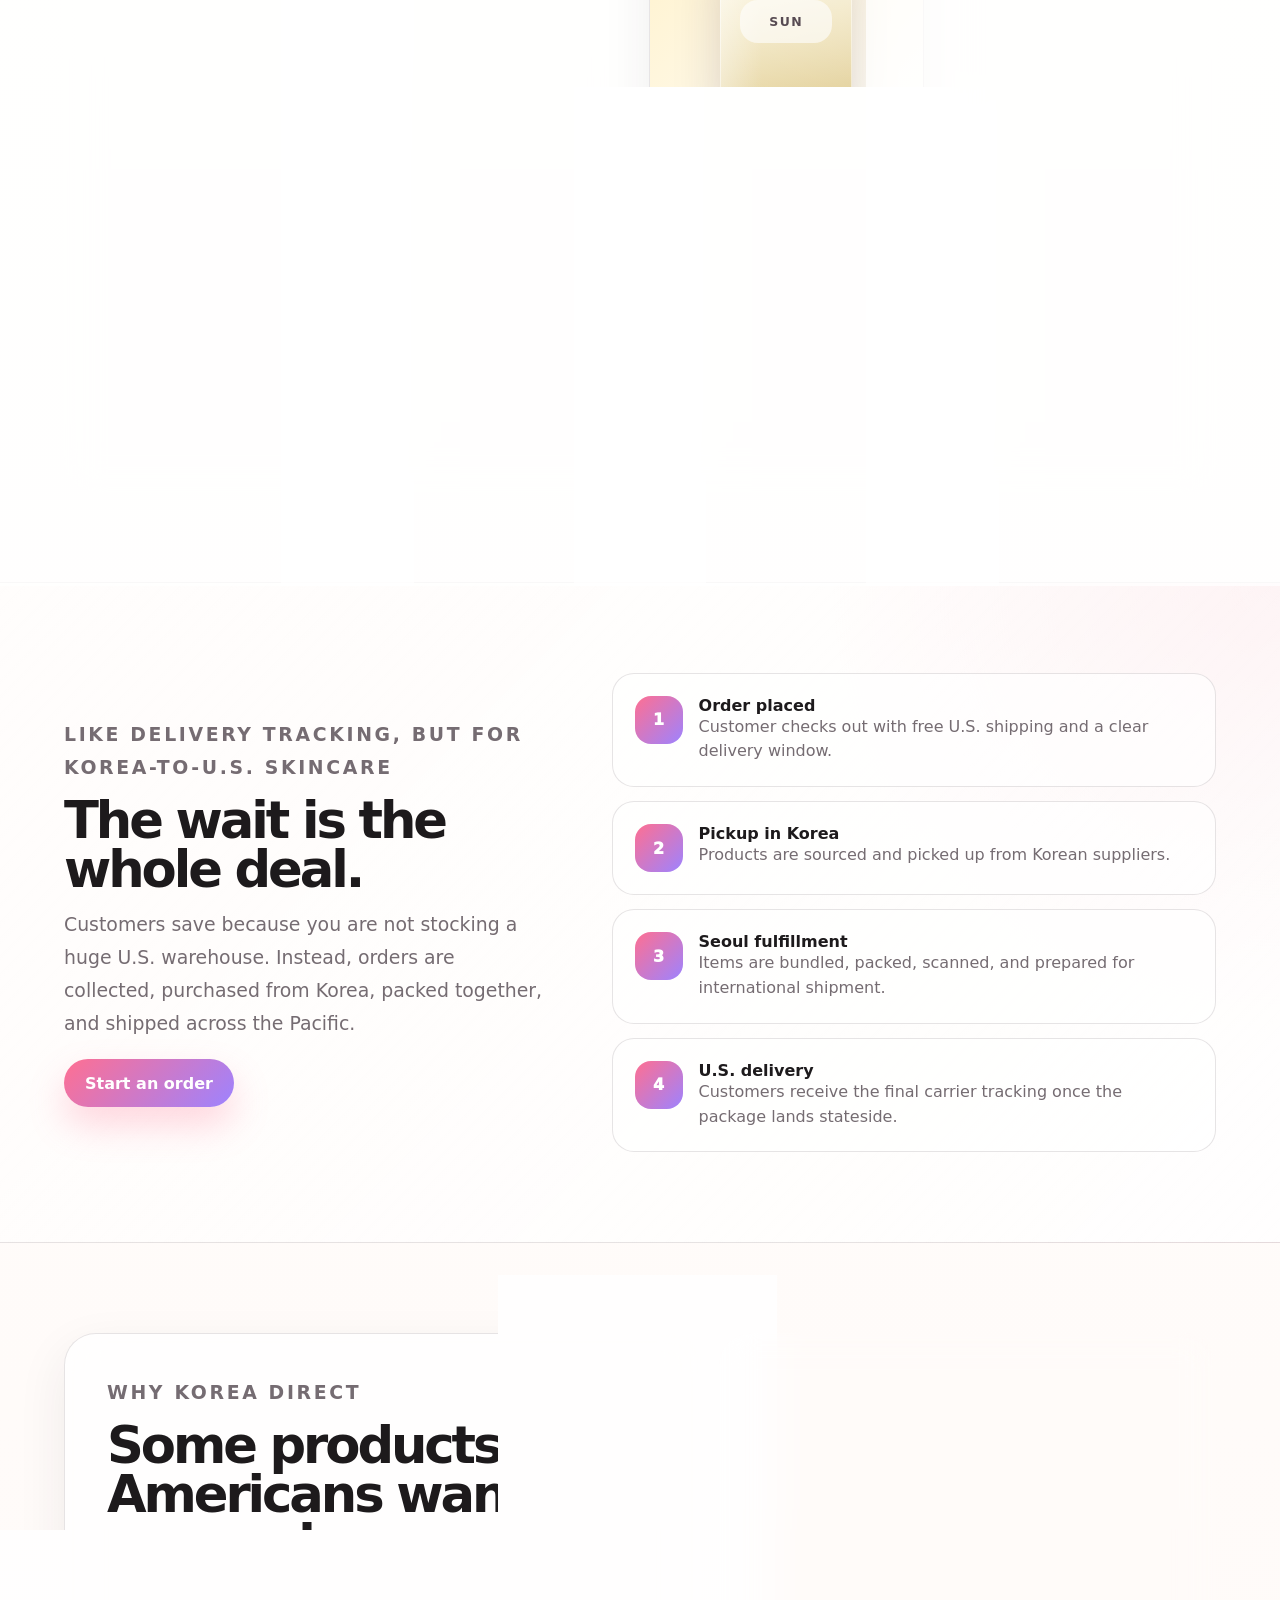
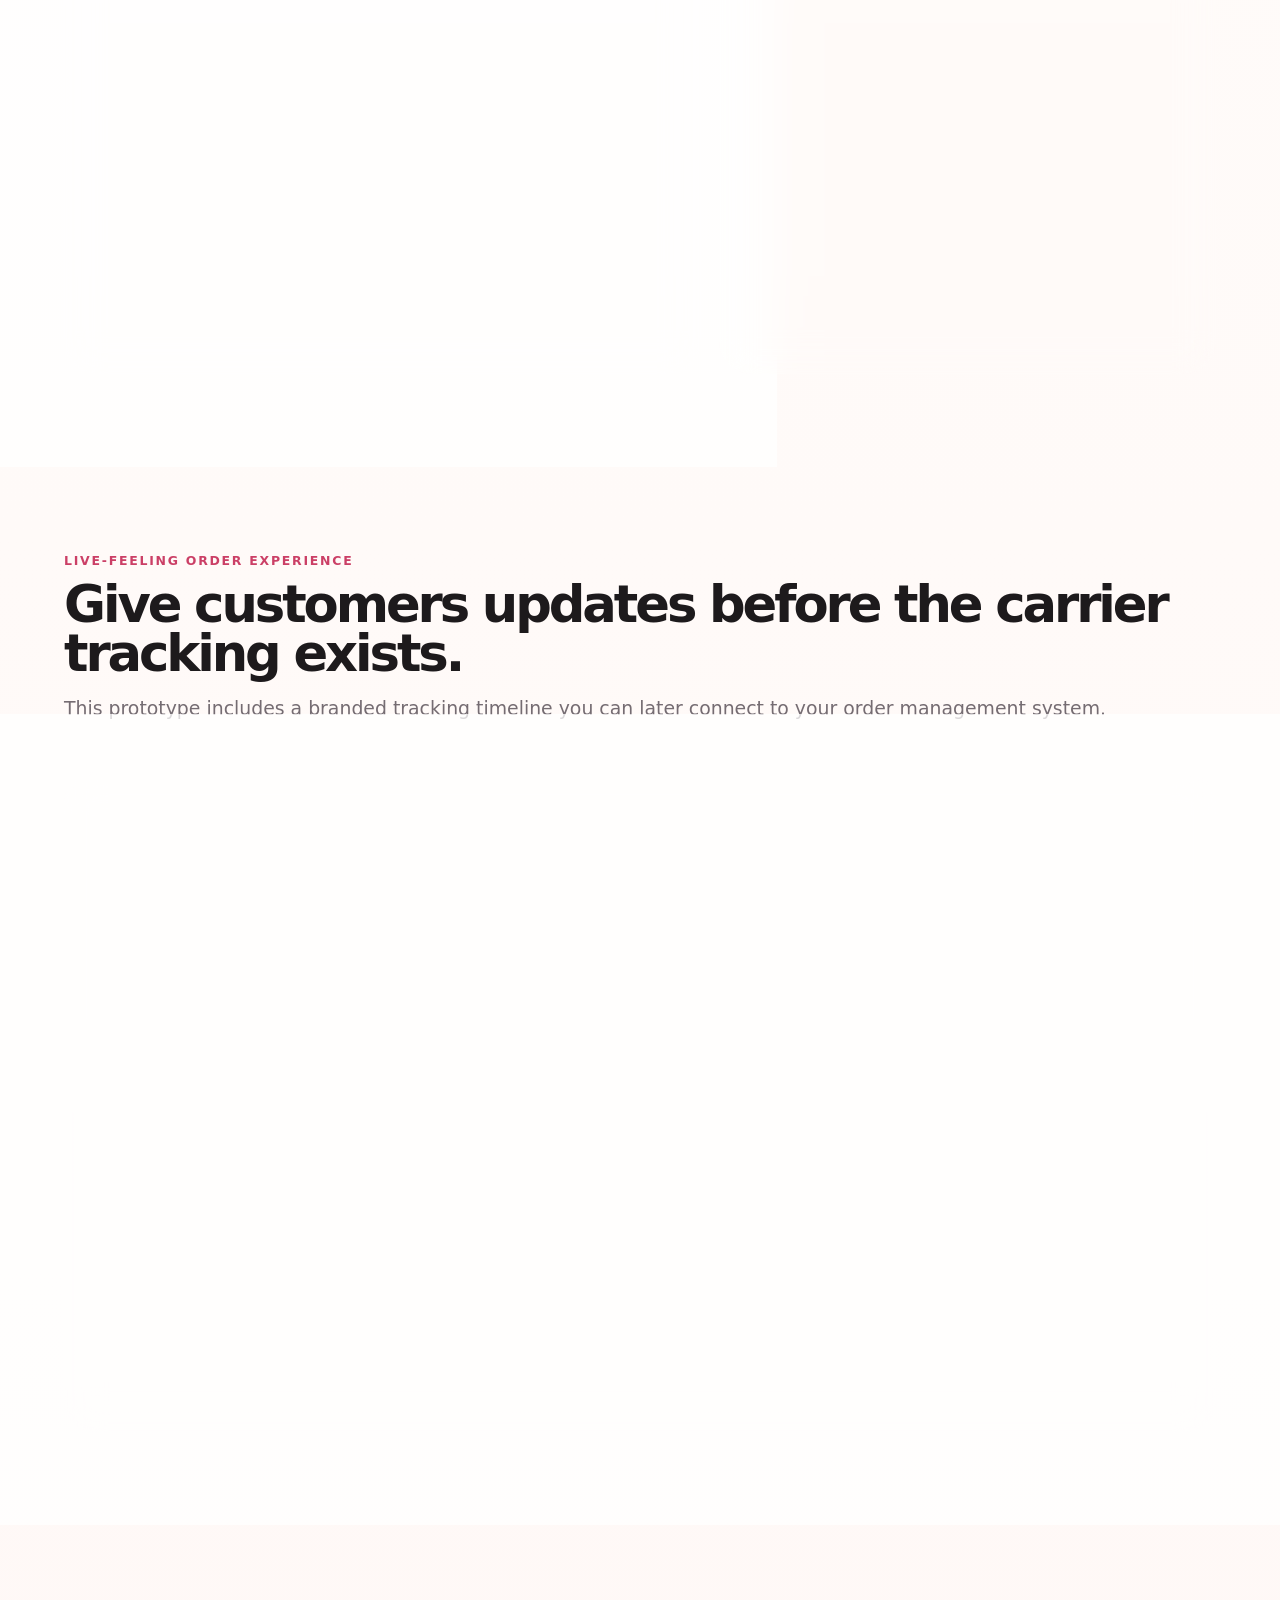
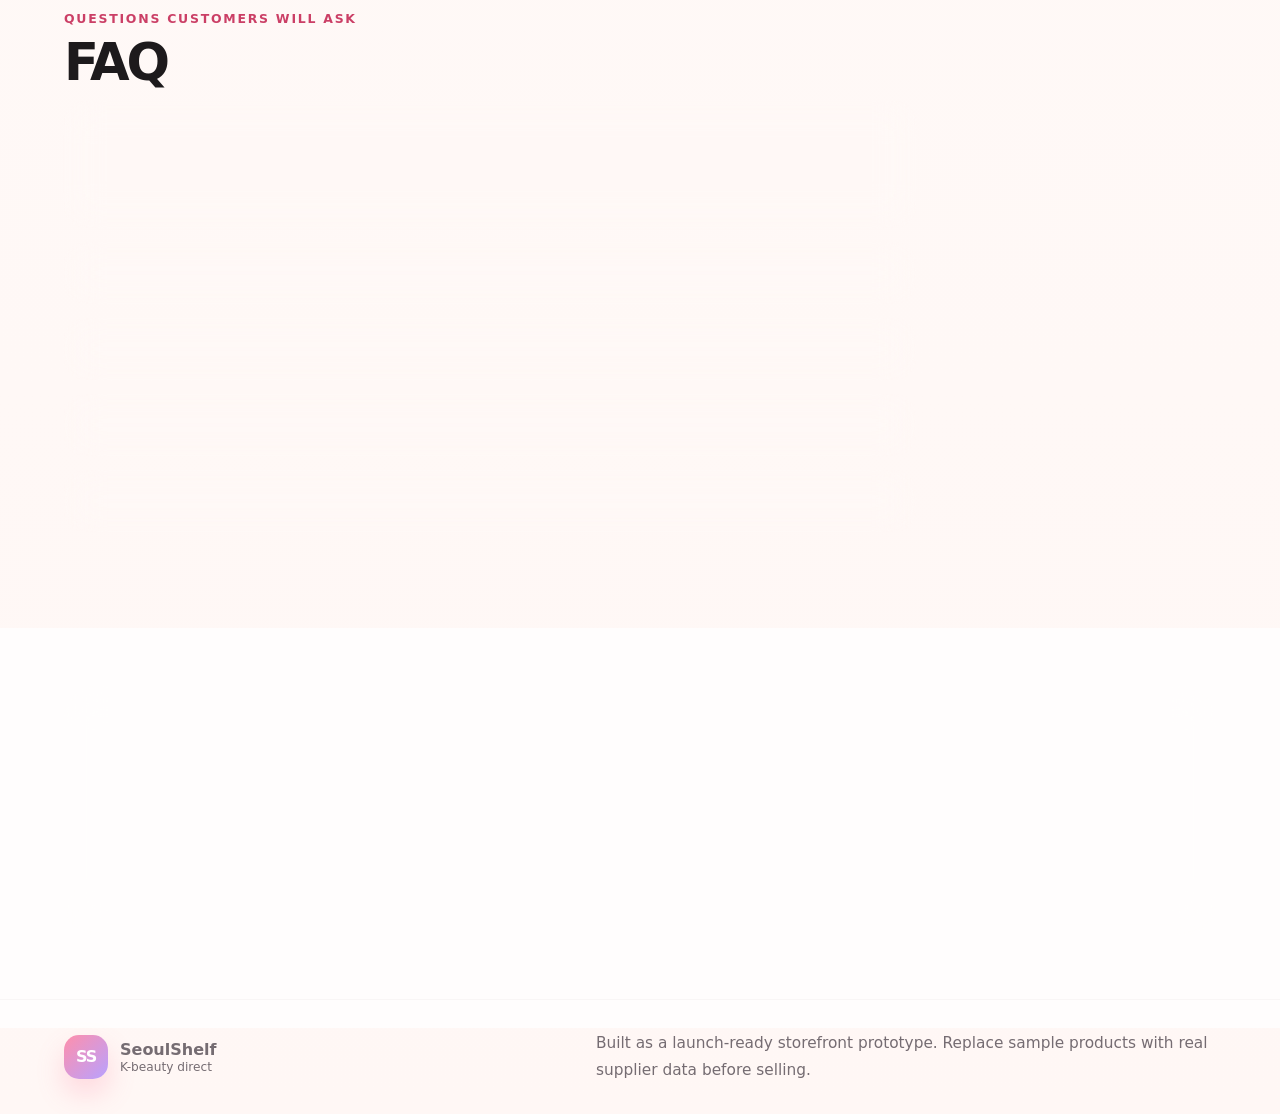
==== commit 280819ef: "Update homepage with Korea-direct product access messaging" ====
--- a/index.html
+++ b/index.html
@@ -3,14 +3,14 @@
 <head>
   <meta charset="utf-8" />
   <meta name="viewport" content="width=device-width, initial-scale=1" />
-  <title>SeoulShelf — Korean skincare, direct from Korea</title>
-  <meta name="description" content="A modern K-beauty storefront for direct-from-Korea skincare with free U.S. shipping and transparent tracking." />
+  <title>SeoulShelf — hard-to-find Korean skincare direct from Korea</title>
+  <meta name="description" content="Shop trending Korean skincare, Korean-market formulas, and hard-to-find Seoul beauty products shipped direct from Korea to the U.S. with free shipping and transparent tracking." />
   <link rel="stylesheet" href="styles.css" />
   <link rel="preconnect" href="https://images.unsplash.com">
 </head>
 <body>
   <div class="announcement">
-    <span>Direct-from-Korea pricing</span>
+    <span>Hard-to-find Korean-market picks</span>
     <strong>Free U.S. shipping</strong>
     <span>Typical delivery: 10–18 days</span>
   </div>
@@ -25,8 +25,9 @@
     </a>
 
     <nav class="nav-links" aria-label="Primary navigation">
-      <a href="#shop">Shop</a>
-      <a href="#how-it-works">How it works</a>
+      <a href="/shop/">Shop page</a>
+      <a href="#shop">Home drop</a>
+      <a href="#why-korea-direct">Why Korea direct</a>
       <a href="#tracking">Tracking</a>
       <a href="#faq">FAQ</a>
     </nav>
@@ -40,20 +41,21 @@
   <main>
     <section class="hero">
       <div class="hero-copy">
-        <p class="eyebrow">Korean skincare without the U.S. markup</p>
-        <h1>Fresh K-beauty, picked up in Korea and shipped to your door.</h1>
+        <p class="eyebrow">Korean skincare Americans usually can’t find on local shelves</p>
+        <h1>Fresh Seoul skincare, picked up in Korea and shipped to your door.</h1>
         <p class="hero-text">
-          SeoulShelf is the slow-but-smart way to buy Korean skincare. We source from Korea,
-          bundle orders, keep shipping free for customers, and update you at every step.
+          SeoulShelf is the slow-but-smart way to buy Korean skincare. We focus on viral Seoul products,
+          Korean-market formulas, and hard-to-find drops that may sell out, arrive late, or look different in U.S. retail.
+          You wait a little longer, but get Korea-direct pricing, free U.S. shipping, and updates from pickup to doorstep.
         </p>
         <div class="hero-actions">
-          <a class="button primary" href="#shop">Shop the drop</a>
+          <a class="button primary" href="/shop/">Shop Seoul Picks</a>
           <a class="button ghost" href="#how-it-works">See the flow</a>
         </div>
         <div class="hero-stats" aria-label="Store highlights">
           <div><strong>10–18</strong><span>day delivery</span></div>
           <div><strong>Up to 45%</strong><span>less than U.S. retail</span></div>
-          <div><strong>$0</strong><span>consumer shipping</span></div>
+          <div><strong>Harder</strong><span>to find in America</span></div>
         </div>
       </div>
 
@@ -77,37 +79,43 @@
     <section class="trust-row" aria-label="Store promises">
       <article>
         <span>01</span>
-        <strong>Korea-first sourcing</strong>
-        <p>Products are bought through Korean supplier channels and shipped in consolidated batches.</p>
+        <strong>Korean-market access</strong>
+        <p>We highlight Seoul picks, Korean retail favorites, and products that may be unavailable, reformulated, or harder to find in American stores.</p>
       </article>
       <article>
         <span>02</span>
         <strong>Transparent wait</strong>
-        <p>Customers know it takes longer, but they get lower prices and status updates.</p>
+        <p>Customers know it takes longer, but they get lower prices, clear delivery windows, and status updates before carrier tracking starts.</p>
       </article>
       <article>
         <span>03</span>
         <strong>Free U.S. shipping</strong>
-        <p>Shipping cost is built into the business model, so the cart feels simple.</p>
+        <p>Shipping cost is built into the business model, so the cart feels simple and the savings stay obvious.</p>
       </article>
     </section>
 
     <section class="section intro" id="shop">
       <div>
         <p class="eyebrow">Current Korea drop</p>
-        <h2>Shop by skin goal</h2>
+        <h2>Shop researched Seoul picks</h2>
+        <p class="section-subtitle">
+          Example products are based on current U.S. K-beauty demand: Biodance masks, Medicube toner pads and glass-skin creams,
+          Anua PDRN, Aestura barrier care, I’m From rice toner, VT Reedle Shot, Ma:nyo cleansing oil, and Korean-market SPF favorites.
+        </p>
       </div>
       <div class="shop-tools">
         <label class="search-label">
           <span class="sr-only">Search products</span>
-          <input id="searchInput" type="search" placeholder="Search sunscreen, serum, toner..." />
+          <input id="searchInput" type="search" placeholder="Search PDRN, toner pads, sunscreen, barrier cream..." />
         </label>
         <div class="filters" id="filters" aria-label="Product filters">
           <button class="filter active" data-filter="all">All</button>
-          <button class="filter" data-filter="hydration">Hydration</button>
+          <button class="filter" data-filter="viral">Viral</button>
+          <button class="filter" data-filter="pdrn">PDRN</button>
+          <button class="filter" data-filter="toner">Toners & pads</button>
           <button class="filter" data-filter="barrier">Barrier</button>
-          <button class="filter" data-filter="brightening">Brightening</button>
-          <button class="filter" data-filter="spf">SPF</button>
+          <button class="filter" data-filter="spf">Korean-market SPF</button>
+          <button class="filter" data-filter="cleanse">Cleanse</button>
         </div>
       </div>
       <div class="product-grid" id="productGrid" aria-live="polite"></div>
@@ -121,7 +129,7 @@
           Customers save because you are not stocking a huge U.S. warehouse. Instead, orders are
           collected, purchased from Korea, packed together, and shipped across the Pacific.
         </p>
-        <a class="button primary" href="#shop">Start an order</a>
+        <a class="button primary" href="/shop/">Start an order</a>
       </div>
 
       <div class="steps">
@@ -153,6 +161,21 @@
             <p>Customers receive the final carrier tracking once the package lands stateside.</p>
           </div>
         </div>
+      </div>
+    </section>
+
+    <section class="section edit-note" id="why-korea-direct">
+      <div class="note-card">
+        <p class="eyebrow">Why Korea direct</p>
+        <h2>Some products Americans want never show up the same way in U.S. retail.</h2>
+        <p>
+          Korean beauty moves fast: glass-skin masks, PDRN serums, toner pads, barrier creams, and SPF-style products
+          can go viral before U.S. shelves catch up. Sunscreen is especially tricky because U.S. rules can require different
+          formulations, so the store should always verify import, labeling, and compliance before selling regulated products.
+        </p>
+      </div>
+      <div class="quote-card">
+        “A direct-from-Korea beauty aisle for products shoppers are already searching for — slower, cheaper, and clearer.”
       </div>
     </section>
 
@@ -179,20 +202,6 @@
       </div>
     </section>
 
-    <section class="section edit-note">
-      <div class="note-card">
-        <p class="eyebrow">Brand direction</p>
-        <h2>Modern, soft, clean, and trustworthy.</h2>
-        <p>
-          The visual style uses glassy cards, pale gradients, rounded product tiles, and warm editorial copy
-          so the store feels premium while still emphasizing low prices.
-        </p>
-      </div>
-      <div class="quote-card">
-        “A direct-from-Korea beauty aisle with DoorDash-style status updates — slower, cheaper, clearer.”
-      </div>
-    </section>
-
     <section class="section faq" id="faq">
       <p class="eyebrow">Questions customers will ask</p>
       <h2>FAQ</h2>
@@ -209,6 +218,10 @@
         <p>Yes for the customer. Shipping is included in the store’s pricing and fulfillment model.</p>
       </details>
       <details>
+        <summary>Can I get products that are not normally in America?</summary>
+        <p>That is the point: SeoulShelf focuses on Korea-market picks, viral Seoul products, and items that are harder to find locally. Regulated products, especially sunscreen, must be checked before sale.</p>
+      </details>
+      <details>
         <summary>Can I track my order?</summary>
         <p>Yes. You receive branded updates first, then carrier tracking once your package reaches the U.S. leg.</p>
       </details>
@@ -245,7 +258,7 @@
         <div class="total"><span>Total</span><strong id="total">$0</strong></div>
       </div>
       <button class="button primary full" id="checkoutButton">Checkout preview</button>
-      <p class="cart-footnote">Prototype only. Connect Stripe, taxes, inventory, and fulfillment before launch.</p>
+      <p class="cart-footnote">Prototype only. Connect Stripe, taxes, inventory, supplier verification, and compliance checks before launch.</p>
     </div>
   </aside>
 
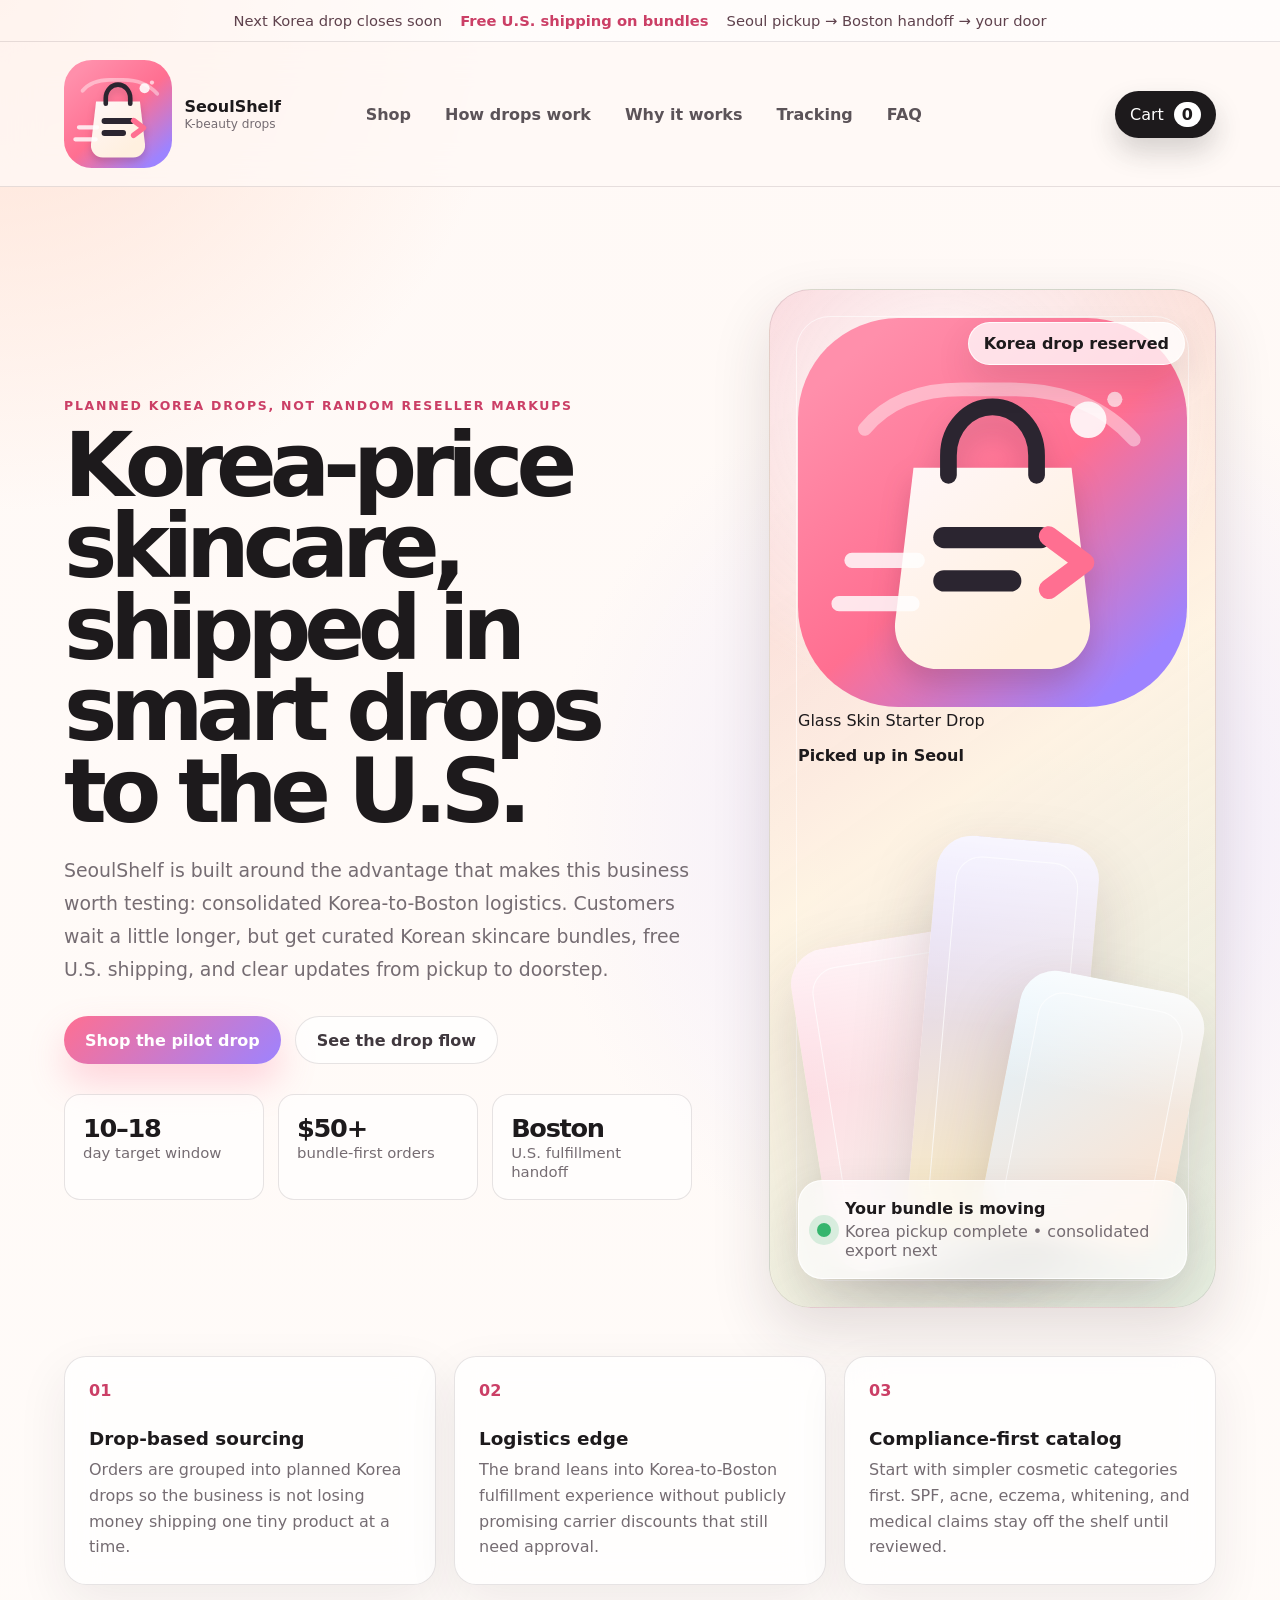
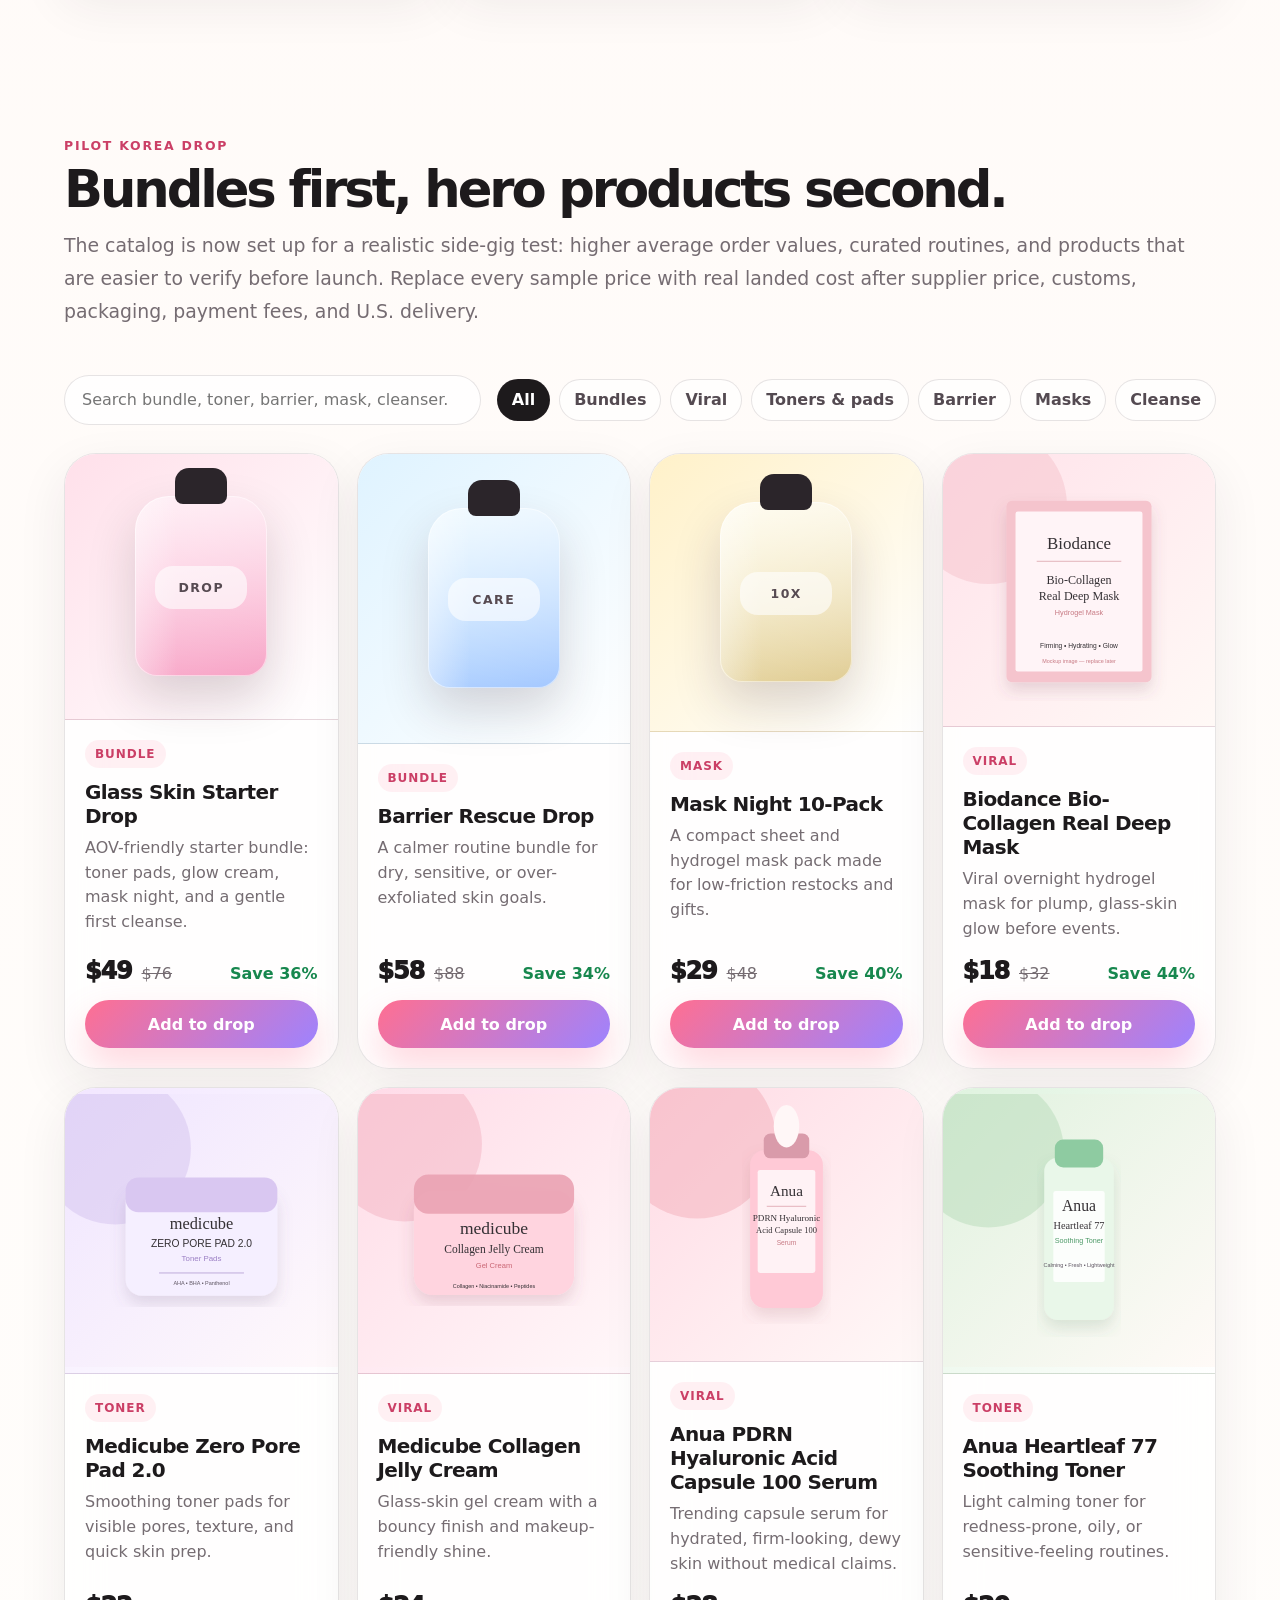
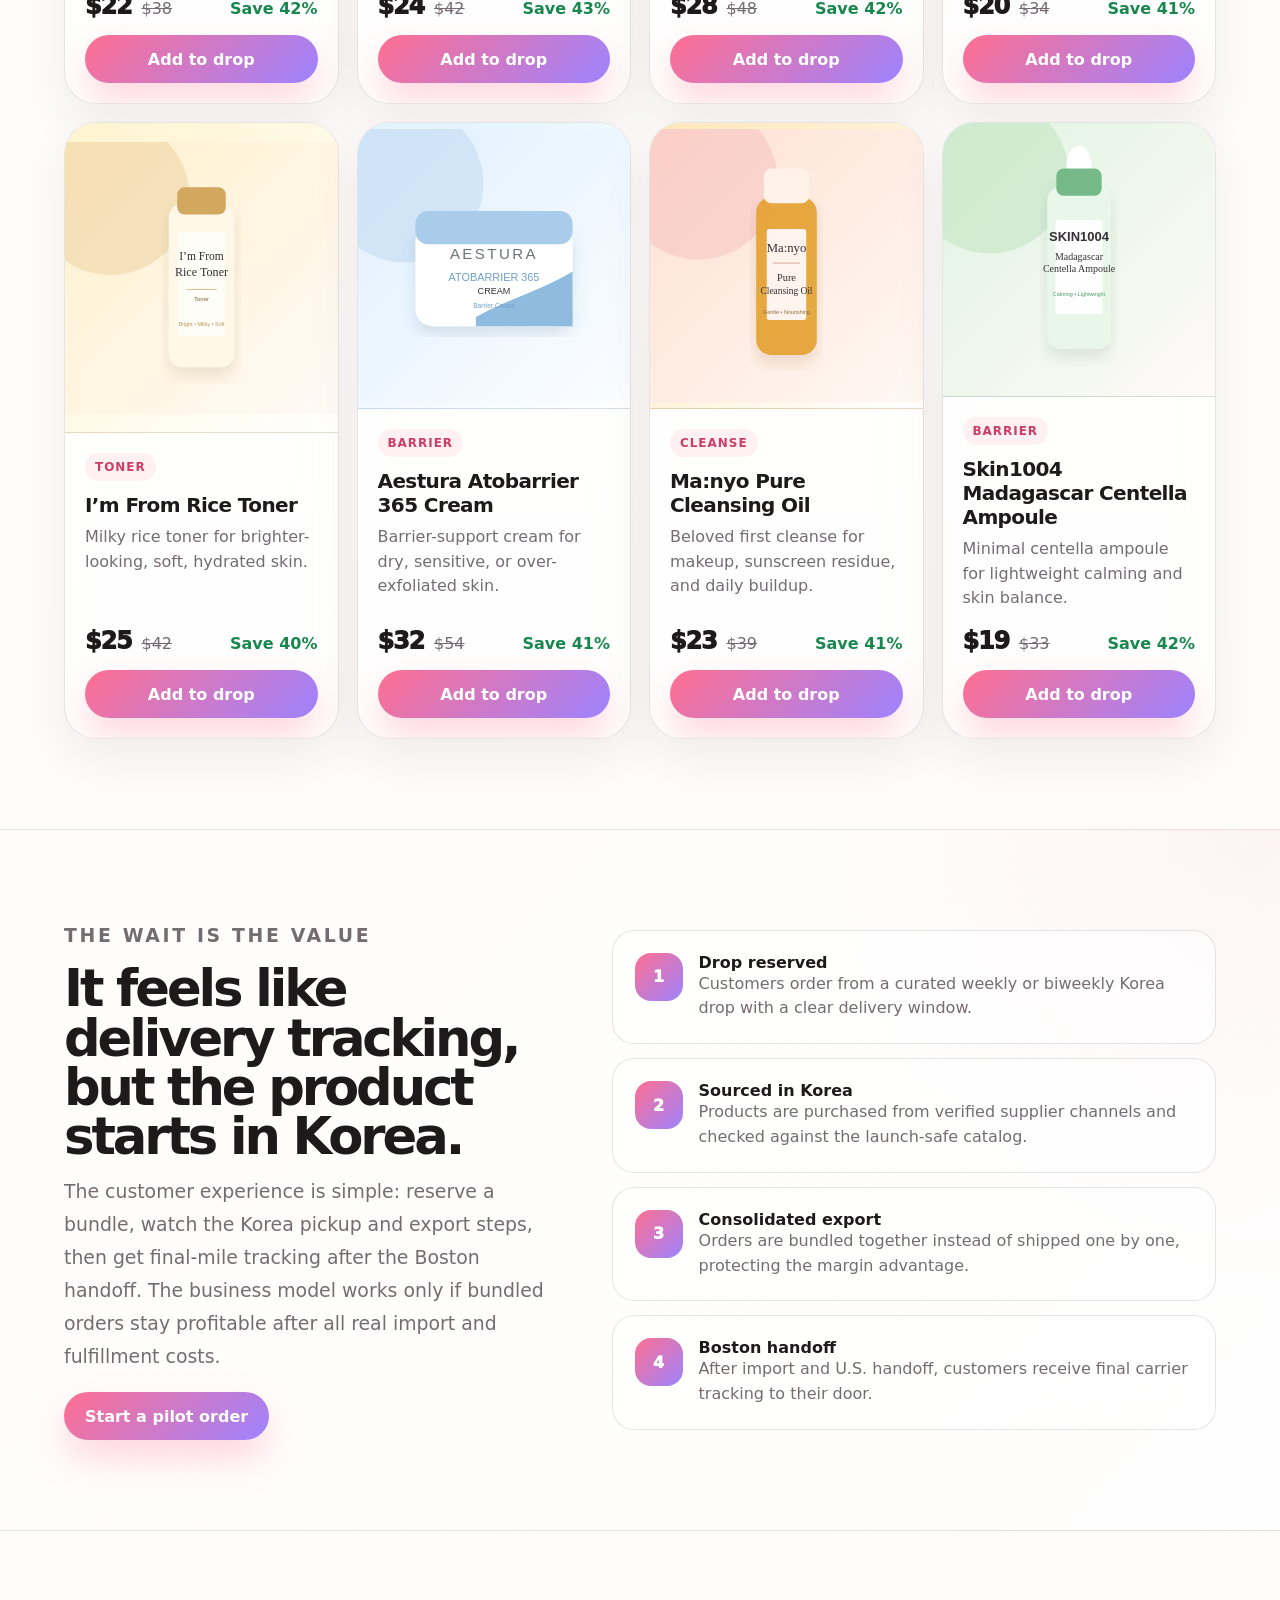
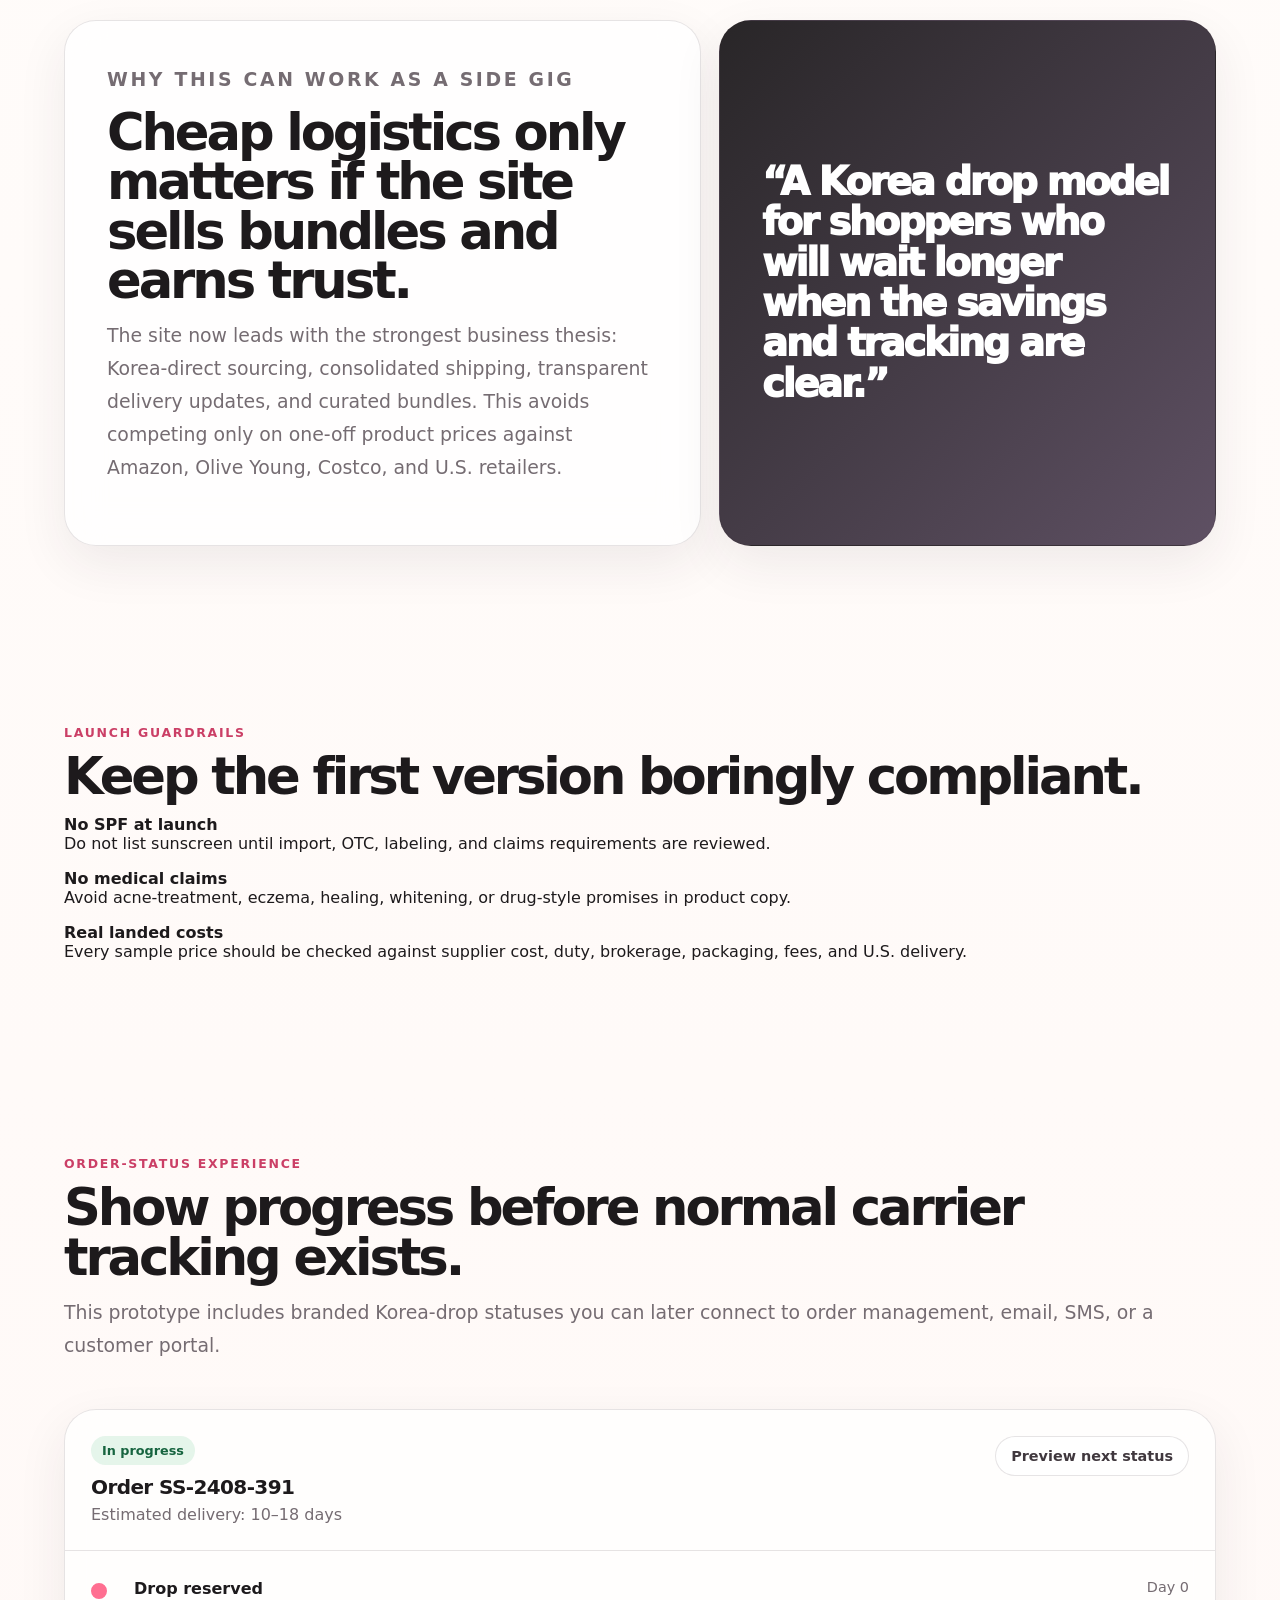
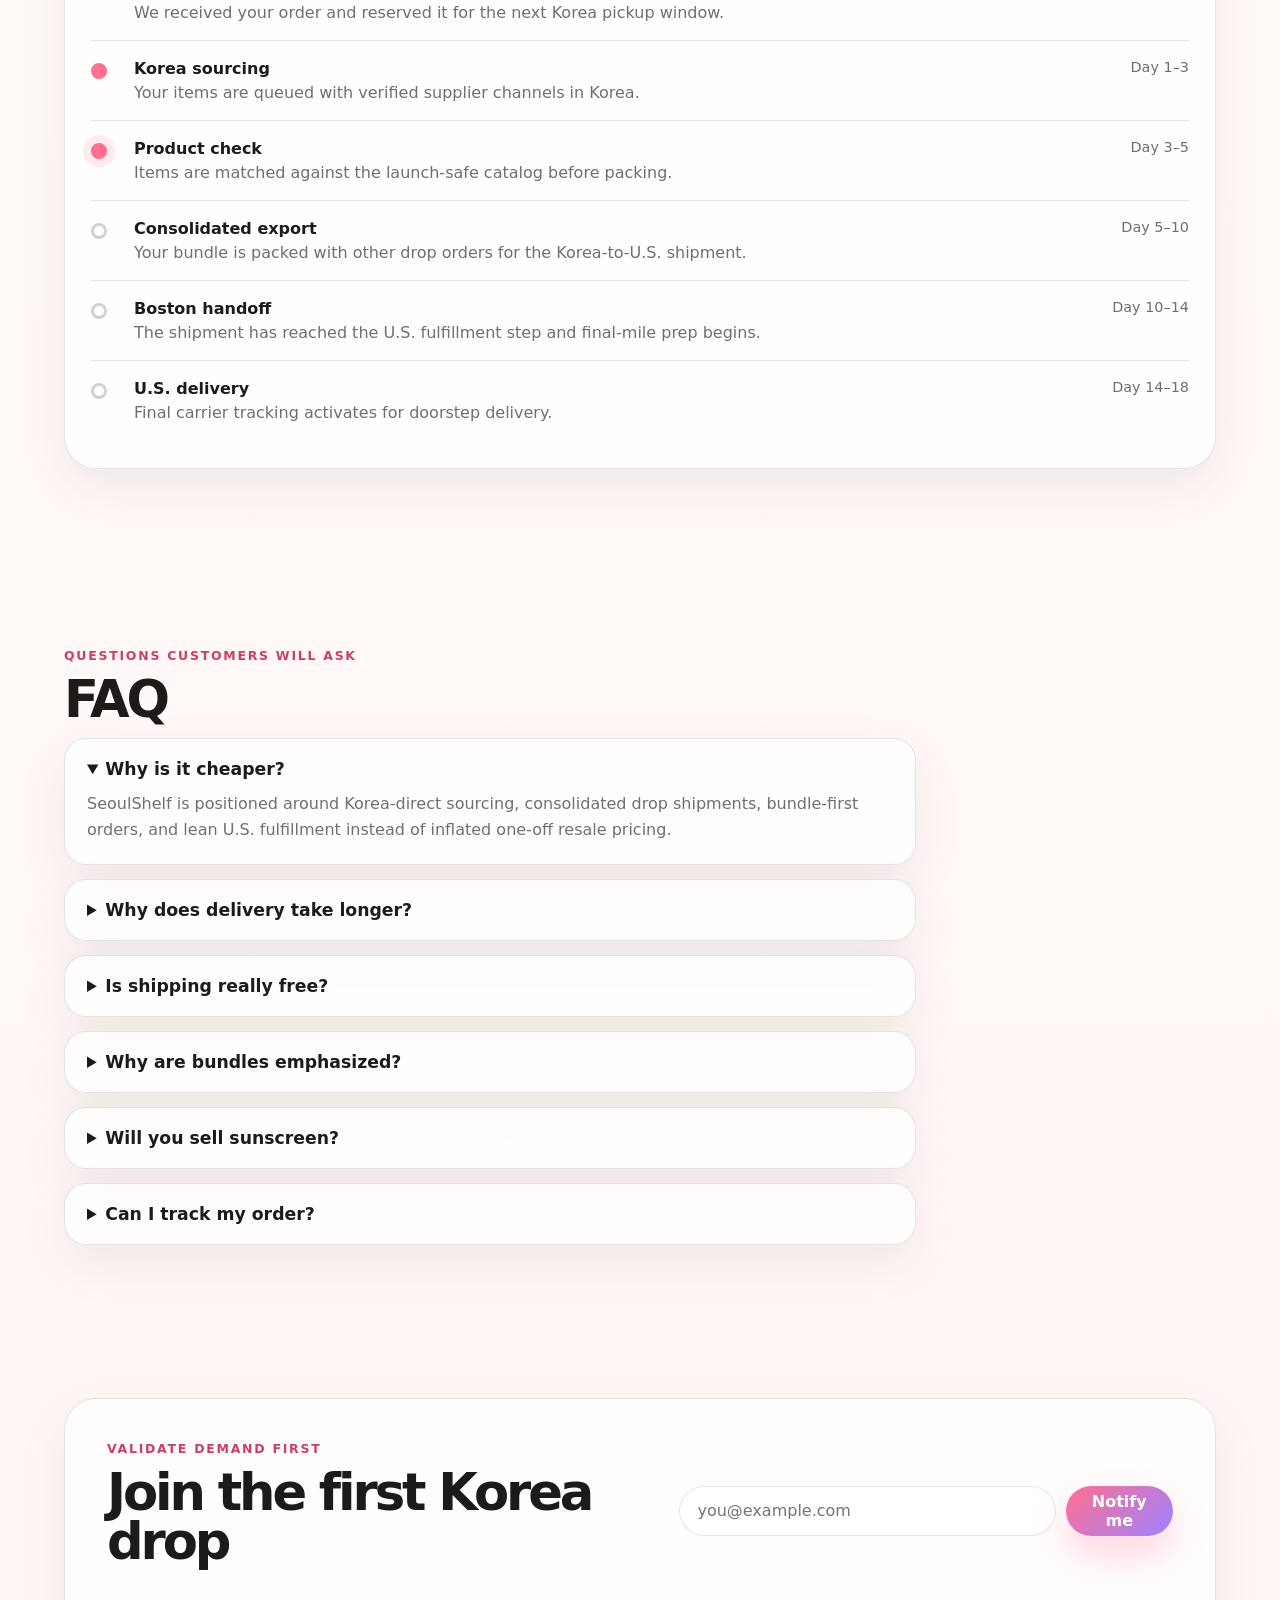
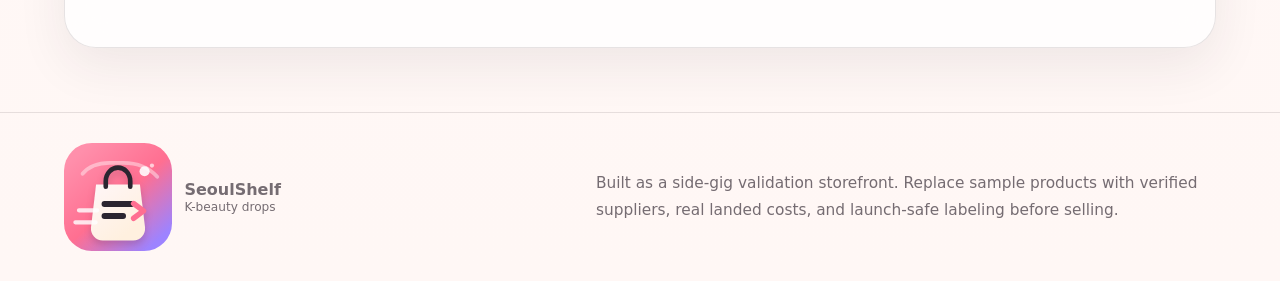
==== commit 8a851d4e: "Update homepage for drop-based Korea skincare model" ====
--- a/index.html
+++ b/index.html
@@ -3,31 +3,30 @@
 <head>
   <meta charset="utf-8" />
   <meta name="viewport" content="width=device-width, initial-scale=1" />
-  <title>SeoulShelf — hard-to-find Korean skincare direct from Korea</title>
-  <meta name="description" content="Shop trending Korean skincare, Korean-market formulas, and hard-to-find Seoul beauty products shipped direct from Korea to the U.S. with free shipping and transparent tracking." />
+  <title>SeoulShelf — Korea-price skincare drops to the U.S.</title>
+  <meta name="description" content="Shop curated Korean skincare drops sourced in Korea, consolidated for lower shipping costs, and delivered to the U.S. with free customer shipping and transparent tracking." />
   <link rel="stylesheet" href="styles.css" />
-  <link rel="preconnect" href="https://images.unsplash.com">
 </head>
 <body>
   <div class="announcement">
-    <span>Hard-to-find Korean-market picks</span>
-    <strong>Free U.S. shipping</strong>
-    <span>Typical delivery: 10–18 days</span>
+    <span>Next Korea drop closes soon</span>
+    <strong>Free U.S. shipping on bundles</strong>
+    <span>Seoul pickup → Boston handoff → your door</span>
   </div>
 
   <header class="site-header" id="top">
     <a href="#top" class="brand" aria-label="SeoulShelf home">
-      <span class="brand-mark">SS</span>
+      <img class="brand-logo" src="images/seoulshelf-logo.svg" alt="" />
       <span>
         <strong>SeoulShelf</strong>
-        <small>K-beauty direct</small>
+        <small>K-beauty drops</small>
       </span>
     </a>
 
     <nav class="nav-links" aria-label="Primary navigation">
-      <a href="/shop/">Shop page</a>
-      <a href="#shop">Home drop</a>
-      <a href="#why-korea-direct">Why Korea direct</a>
+      <a href="/shop/">Shop</a>
+      <a href="#how-it-works">How drops work</a>
+      <a href="#why-this-works">Why it works</a>
       <a href="#tracking">Tracking</a>
       <a href="#faq">FAQ</a>
     </nav>
@@ -41,26 +40,30 @@
   <main>
     <section class="hero">
       <div class="hero-copy">
-        <p class="eyebrow">Korean skincare Americans usually can’t find on local shelves</p>
-        <h1>Fresh Seoul skincare, picked up in Korea and shipped to your door.</h1>
+        <p class="eyebrow">Planned Korea drops, not random reseller markups</p>
+        <h1>Korea-price skincare, shipped in smart drops to the U.S.</h1>
         <p class="hero-text">
-          SeoulShelf is the slow-but-smart way to buy Korean skincare. We focus on viral Seoul products,
-          Korean-market formulas, and hard-to-find drops that may sell out, arrive late, or look different in U.S. retail.
-          You wait a little longer, but get Korea-direct pricing, free U.S. shipping, and updates from pickup to doorstep.
+          SeoulShelf is built around the advantage that makes this business worth testing: consolidated Korea-to-Boston logistics.
+          Customers wait a little longer, but get curated Korean skincare bundles, free U.S. shipping, and clear updates from pickup to doorstep.
         </p>
         <div class="hero-actions">
-          <a class="button primary" href="/shop/">Shop Seoul Picks</a>
-          <a class="button ghost" href="#how-it-works">See the flow</a>
+          <a class="button primary" href="/shop/">Shop the pilot drop</a>
+          <a class="button ghost" href="#how-it-works">See the drop flow</a>
         </div>
         <div class="hero-stats" aria-label="Store highlights">
-          <div><strong>10–18</strong><span>day delivery</span></div>
-          <div><strong>Up to 45%</strong><span>less than U.S. retail</span></div>
-          <div><strong>Harder</strong><span>to find in America</span></div>
+          <div><strong>10–18</strong><span>day target window</span></div>
+          <div><strong>$50+</strong><span>bundle-first orders</span></div>
+          <div><strong>Boston</strong><span>U.S. fulfillment handoff</span></div>
         </div>
       </div>
 
       <div class="hero-card" aria-label="Featured order tracking preview">
-        <div class="floating-badge">Picked up in Seoul</div>
+        <div class="floating-badge">Korea drop reserved</div>
+        <div class="drop-card">
+          <img src="images/seoulshelf-logo.svg" alt="" />
+          <p>Glass Skin Starter Drop</p>
+          <strong>Picked up in Seoul</strong>
+        </div>
         <div class="product-stack">
           <div class="stack-card cleanser"></div>
           <div class="stack-card serum"></div>
@@ -69,8 +72,8 @@
         <div class="mini-tracker">
           <span class="pulse"></span>
           <div>
-            <strong>Your Glow Bundle is moving</strong>
-            <p>Supplier pickup complete • Seoul fulfillment hub</p>
+            <strong>Your bundle is moving</strong>
+            <p>Korea pickup complete • consolidated export next</p>
           </div>
         </div>
       </div>
@@ -79,42 +82,42 @@
     <section class="trust-row" aria-label="Store promises">
       <article>
         <span>01</span>
-        <strong>Korean-market access</strong>
-        <p>We highlight Seoul picks, Korean retail favorites, and products that may be unavailable, reformulated, or harder to find in American stores.</p>
+        <strong>Drop-based sourcing</strong>
+        <p>Orders are grouped into planned Korea drops so the business is not losing money shipping one tiny product at a time.</p>
       </article>
       <article>
         <span>02</span>
-        <strong>Transparent wait</strong>
-        <p>Customers know it takes longer, but they get lower prices, clear delivery windows, and status updates before carrier tracking starts.</p>
+        <strong>Logistics edge</strong>
+        <p>The brand leans into Korea-to-Boston fulfillment experience without publicly promising carrier discounts that still need approval.</p>
       </article>
       <article>
         <span>03</span>
-        <strong>Free U.S. shipping</strong>
-        <p>Shipping cost is built into the business model, so the cart feels simple and the savings stay obvious.</p>
+        <strong>Compliance-first catalog</strong>
+        <p>Start with simpler cosmetic categories first. SPF, acne, eczema, whitening, and medical claims stay off the shelf until reviewed.</p>
       </article>
     </section>
 
     <section class="section intro" id="shop">
       <div>
-        <p class="eyebrow">Current Korea drop</p>
-        <h2>Shop researched Seoul picks</h2>
+        <p class="eyebrow">Pilot Korea drop</p>
+        <h2>Bundles first, hero products second.</h2>
         <p class="section-subtitle">
-          Example products are based on current U.S. K-beauty demand: Biodance masks, Medicube toner pads and glass-skin creams,
-          Anua PDRN, Aestura barrier care, I’m From rice toner, VT Reedle Shot, Ma:nyo cleansing oil, and Korean-market SPF favorites.
+          The catalog is now set up for a realistic side-gig test: higher average order values, curated routines, and products that are easier to verify before launch.
+          Replace every sample price with real landed cost after supplier price, customs, packaging, payment fees, and U.S. delivery.
         </p>
       </div>
       <div class="shop-tools">
         <label class="search-label">
           <span class="sr-only">Search products</span>
-          <input id="searchInput" type="search" placeholder="Search PDRN, toner pads, sunscreen, barrier cream..." />
+          <input id="searchInput" type="search" placeholder="Search bundle, toner, barrier, mask, cleanser..." />
         </label>
         <div class="filters" id="filters" aria-label="Product filters">
           <button class="filter active" data-filter="all">All</button>
+          <button class="filter" data-filter="bundle">Bundles</button>
           <button class="filter" data-filter="viral">Viral</button>
-          <button class="filter" data-filter="pdrn">PDRN</button>
           <button class="filter" data-filter="toner">Toners & pads</button>
           <button class="filter" data-filter="barrier">Barrier</button>
-          <button class="filter" data-filter="spf">Korean-market SPF</button>
+          <button class="filter" data-filter="mask">Masks</button>
           <button class="filter" data-filter="cleanse">Cleanse</button>
         </div>
       </div>
@@ -123,68 +126,55 @@
 
     <section class="split-section" id="how-it-works">
       <div class="split-copy">
-        <p class="eyebrow">Like delivery tracking, but for Korea-to-U.S. skincare</p>
-        <h2>The wait is the whole deal.</h2>
+        <p class="eyebrow">The wait is the value</p>
+        <h2>It feels like delivery tracking, but the product starts in Korea.</h2>
         <p>
-          Customers save because you are not stocking a huge U.S. warehouse. Instead, orders are
-          collected, purchased from Korea, packed together, and shipped across the Pacific.
-        </p>
-        <a class="button primary" href="/shop/">Start an order</a>
+          The customer experience is simple: reserve a bundle, watch the Korea pickup and export steps, then get final-mile tracking after the Boston handoff.
+          The business model works only if bundled orders stay profitable after all real import and fulfillment costs.
+        </p>
+        <a class="button primary" href="/shop/">Start a pilot order</a>
       </div>
 
       <div class="steps">
-        <div class="step">
-          <span>1</span>
-          <div>
-            <strong>Order placed</strong>
-            <p>Customer checks out with free U.S. shipping and a clear delivery window.</p>
-          </div>
-        </div>
-        <div class="step">
-          <span>2</span>
-          <div>
-            <strong>Pickup in Korea</strong>
-            <p>Products are sourced and picked up from Korean suppliers.</p>
-          </div>
-        </div>
-        <div class="step">
-          <span>3</span>
-          <div>
-            <strong>Seoul fulfillment</strong>
-            <p>Items are bundled, packed, scanned, and prepared for international shipment.</p>
-          </div>
-        </div>
-        <div class="step">
-          <span>4</span>
-          <div>
-            <strong>U.S. delivery</strong>
-            <p>Customers receive the final carrier tracking once the package lands stateside.</p>
-          </div>
-        </div>
-      </div>
-    </section>
-
-    <section class="section edit-note" id="why-korea-direct">
+        <div class="step"><span>1</span><div><strong>Drop reserved</strong><p>Customers order from a curated weekly or biweekly Korea drop with a clear delivery window.</p></div></div>
+        <div class="step"><span>2</span><div><strong>Sourced in Korea</strong><p>Products are purchased from verified supplier channels and checked against the launch-safe catalog.</p></div></div>
+        <div class="step"><span>3</span><div><strong>Consolidated export</strong><p>Orders are bundled together instead of shipped one by one, protecting the margin advantage.</p></div></div>
+        <div class="step"><span>4</span><div><strong>Boston handoff</strong><p>After import and U.S. handoff, customers receive final carrier tracking to their door.</p></div></div>
+      </div>
+    </section>
+
+    <section class="section edit-note" id="why-this-works">
       <div class="note-card">
-        <p class="eyebrow">Why Korea direct</p>
-        <h2>Some products Americans want never show up the same way in U.S. retail.</h2>
+        <p class="eyebrow">Why this can work as a side gig</p>
+        <h2>Cheap logistics only matters if the site sells bundles and earns trust.</h2>
         <p>
-          Korean beauty moves fast: glass-skin masks, PDRN serums, toner pads, barrier creams, and SPF-style products
-          can go viral before U.S. shelves catch up. Sunscreen is especially tricky because U.S. rules can require different
-          formulations, so the store should always verify import, labeling, and compliance before selling regulated products.
+          The site now leads with the strongest business thesis: Korea-direct sourcing, consolidated shipping, transparent delivery updates, and curated bundles.
+          This avoids competing only on one-off product prices against Amazon, Olive Young, Costco, and U.S. retailers.
         </p>
       </div>
       <div class="quote-card">
-        “A direct-from-Korea beauty aisle for products shoppers are already searching for — slower, cheaper, and clearer.”
+        “A Korea drop model for shoppers who will wait longer when the savings and tracking are clear.”
+      </div>
+    </section>
+
+    <section class="section compliance-note" id="compliance">
+      <div>
+        <p class="eyebrow">Launch guardrails</p>
+        <h2>Keep the first version boringly compliant.</h2>
+      </div>
+      <div class="guardrail-grid">
+        <article><strong>No SPF at launch</strong><p>Do not list sunscreen until import, OTC, labeling, and claims requirements are reviewed.</p></article>
+        <article><strong>No medical claims</strong><p>Avoid acne-treatment, eczema, healing, whitening, or drug-style promises in product copy.</p></article>
+        <article><strong>Real landed costs</strong><p>Every sample price should be checked against supplier cost, duty, brokerage, packaging, fees, and U.S. delivery.</p></article>
       </div>
     </section>
 
     <section class="section tracking" id="tracking">
       <div>
-        <p class="eyebrow">Live-feeling order experience</p>
-        <h2>Give customers updates before the carrier tracking exists.</h2>
+        <p class="eyebrow">Order-status experience</p>
+        <h2>Show progress before normal carrier tracking exists.</h2>
         <p class="section-subtitle">
-          This prototype includes a branded tracking timeline you can later connect to your order management system.
+          This prototype includes branded Korea-drop statuses you can later connect to order management, email, SMS, or a customer portal.
         </p>
       </div>
 
@@ -193,7 +183,7 @@
           <div>
             <span class="status-pill">In progress</span>
             <h3>Order SS-2408-391</h3>
-            <p>Estimated delivery: 12–16 days</p>
+            <p>Estimated delivery: 10–18 days</p>
           </div>
           <button class="button ghost small" id="advanceTracking">Preview next status</button>
         </div>
@@ -207,30 +197,34 @@
       <h2>FAQ</h2>
       <details open>
         <summary>Why is it cheaper?</summary>
-        <p>SeoulShelf is built around direct Korea sourcing, consolidated ordering, and lower inventory overhead.</p>
+        <p>SeoulShelf is positioned around Korea-direct sourcing, consolidated drop shipments, bundle-first orders, and lean U.S. fulfillment instead of inflated one-off resale pricing.</p>
       </details>
       <details>
         <summary>Why does delivery take longer?</summary>
-        <p>Orders are picked up in Korea, packed together, exported, and then handed to a U.S. carrier.</p>
+        <p>Products are sourced in Korea, grouped into a drop, exported together, handed off in Boston, and then delivered domestically.</p>
       </details>
       <details>
         <summary>Is shipping really free?</summary>
-        <p>Yes for the customer. Shipping is included in the store’s pricing and fulfillment model.</p>
-      </details>
-      <details>
-        <summary>Can I get products that are not normally in America?</summary>
-        <p>That is the point: SeoulShelf focuses on Korea-market picks, viral Seoul products, and items that are harder to find locally. Regulated products, especially sunscreen, must be checked before sale.</p>
+        <p>Yes for the customer in this prototype. The price needs to include the real cost of international movement, customs, packaging, and U.S. delivery.</p>
+      </details>
+      <details>
+        <summary>Why are bundles emphasized?</summary>
+        <p>Bundles raise average order value, make free shipping more realistic, and help the business avoid losing money on tiny single-product orders.</p>
+      </details>
+      <details>
+        <summary>Will you sell sunscreen?</summary>
+        <p>Not in the pilot catalog. SPF and medical-claim products need extra compliance review before being sold in the U.S.</p>
       </details>
       <details>
         <summary>Can I track my order?</summary>
-        <p>Yes. You receive branded updates first, then carrier tracking once your package reaches the U.S. leg.</p>
+        <p>Yes. Customers receive Korea-drop updates first, then final carrier tracking once the package reaches the U.S. delivery leg.</p>
       </details>
     </section>
 
     <section class="newsletter">
       <div>
-        <p class="eyebrow">Get first access</p>
-        <h2>Join the next Korea drop</h2>
+        <p class="eyebrow">Validate demand first</p>
+        <h2>Join the first Korea drop</h2>
       </div>
       <form id="newsletterForm">
         <label class="sr-only" for="emailInput">Email address</label>
@@ -245,7 +239,7 @@
     <div class="cart-panel">
       <div class="cart-header">
         <div>
-          <p class="eyebrow">Your bundle</p>
+          <p class="eyebrow">Your Korea drop</p>
           <h2>Cart</h2>
         </div>
         <button class="icon-button" id="closeCart" aria-label="Close cart">×</button>
@@ -258,7 +252,7 @@
         <div class="total"><span>Total</span><strong id="total">$0</strong></div>
       </div>
       <button class="button primary full" id="checkoutButton">Checkout preview</button>
-      <p class="cart-footnote">Prototype only. Connect Stripe, taxes, inventory, supplier verification, and compliance checks before launch.</p>
+      <p class="cart-footnote">Prototype only. Connect Stripe, taxes, supplier verification, inventory, customs, claims review, and compliance checks before launch.</p>
     </div>
   </aside>
 
@@ -266,13 +260,13 @@
 
   <footer class="footer">
     <div class="brand">
-      <span class="brand-mark">SS</span>
+      <img class="brand-logo" src="images/seoulshelf-logo.svg" alt="" />
       <span>
         <strong>SeoulShelf</strong>
-        <small>K-beauty direct</small>
+        <small>K-beauty drops</small>
       </span>
     </div>
-    <p>Built as a launch-ready storefront prototype. Replace sample products with real supplier data before selling.</p>
+    <p>Built as a side-gig validation storefront. Replace sample products with verified suppliers, real landed costs, and launch-safe labeling before selling.</p>
   </footer>
 
   <script src="app.js"></script>
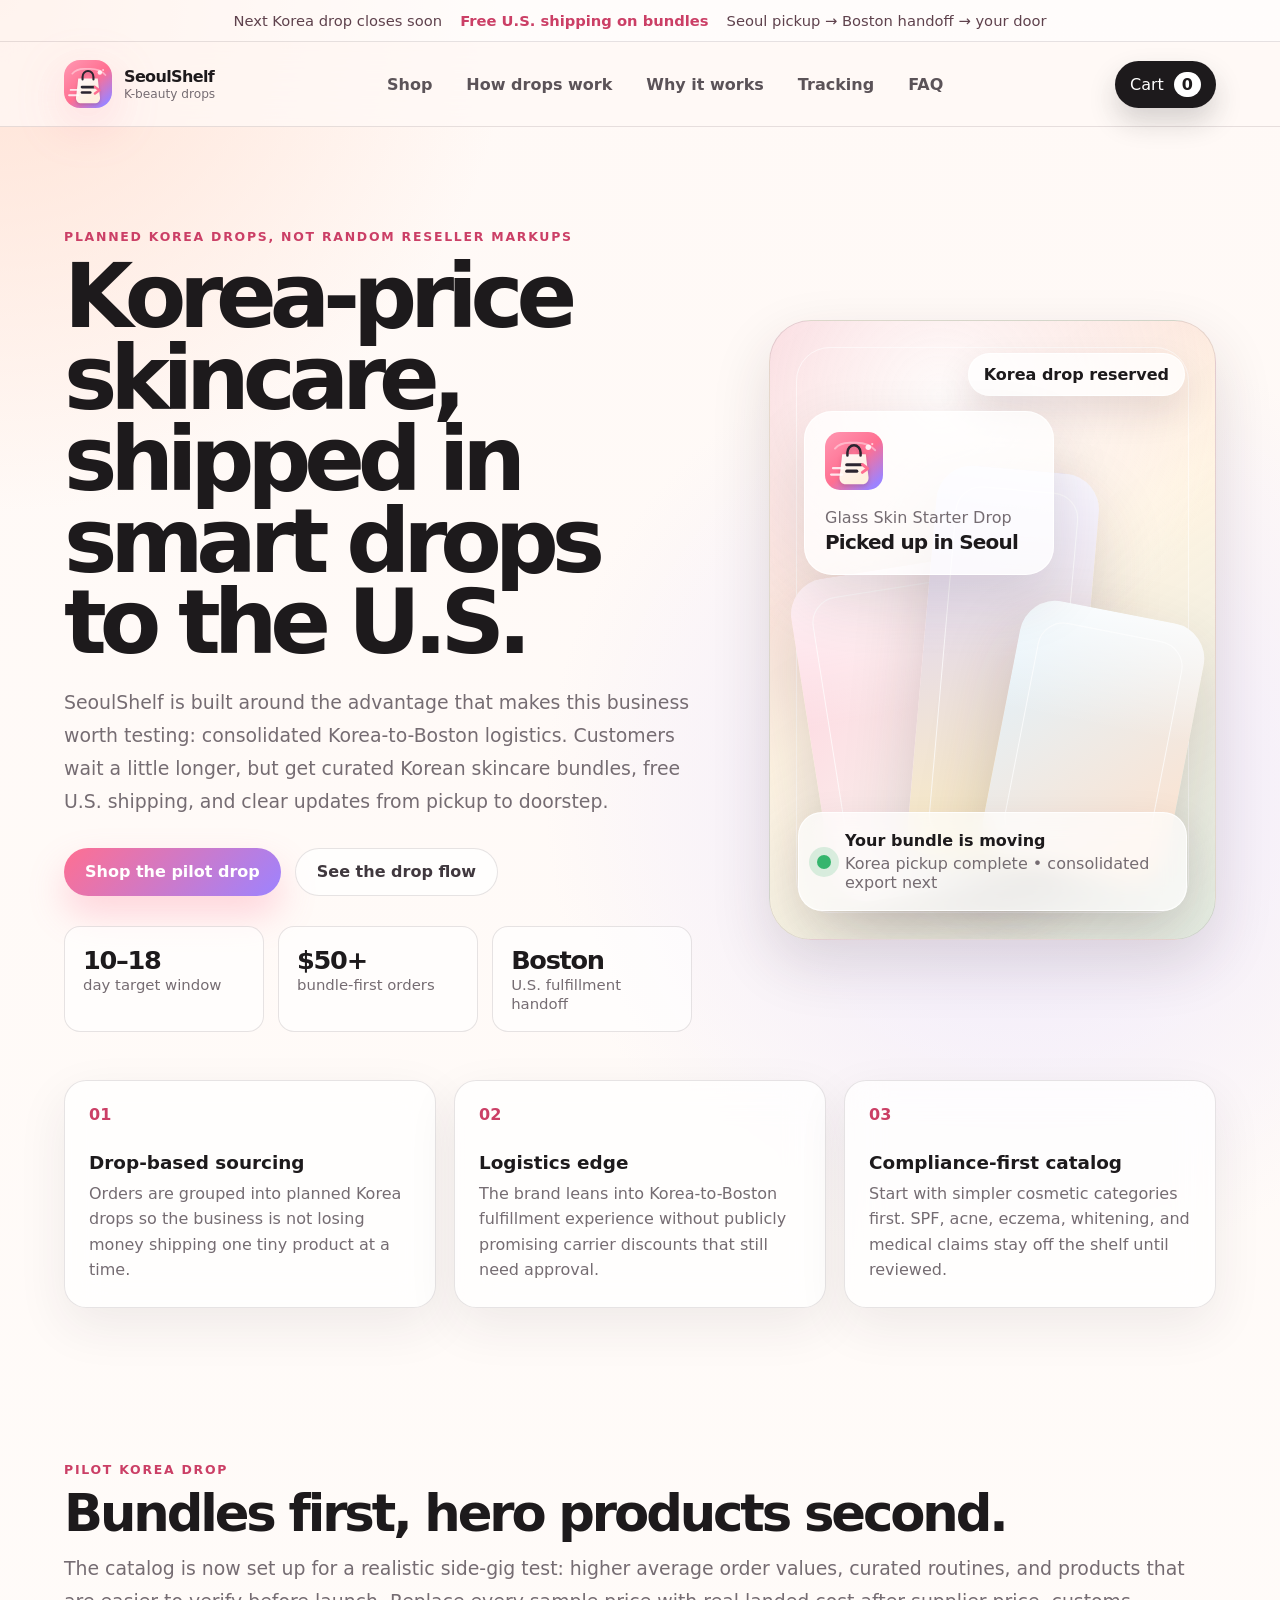
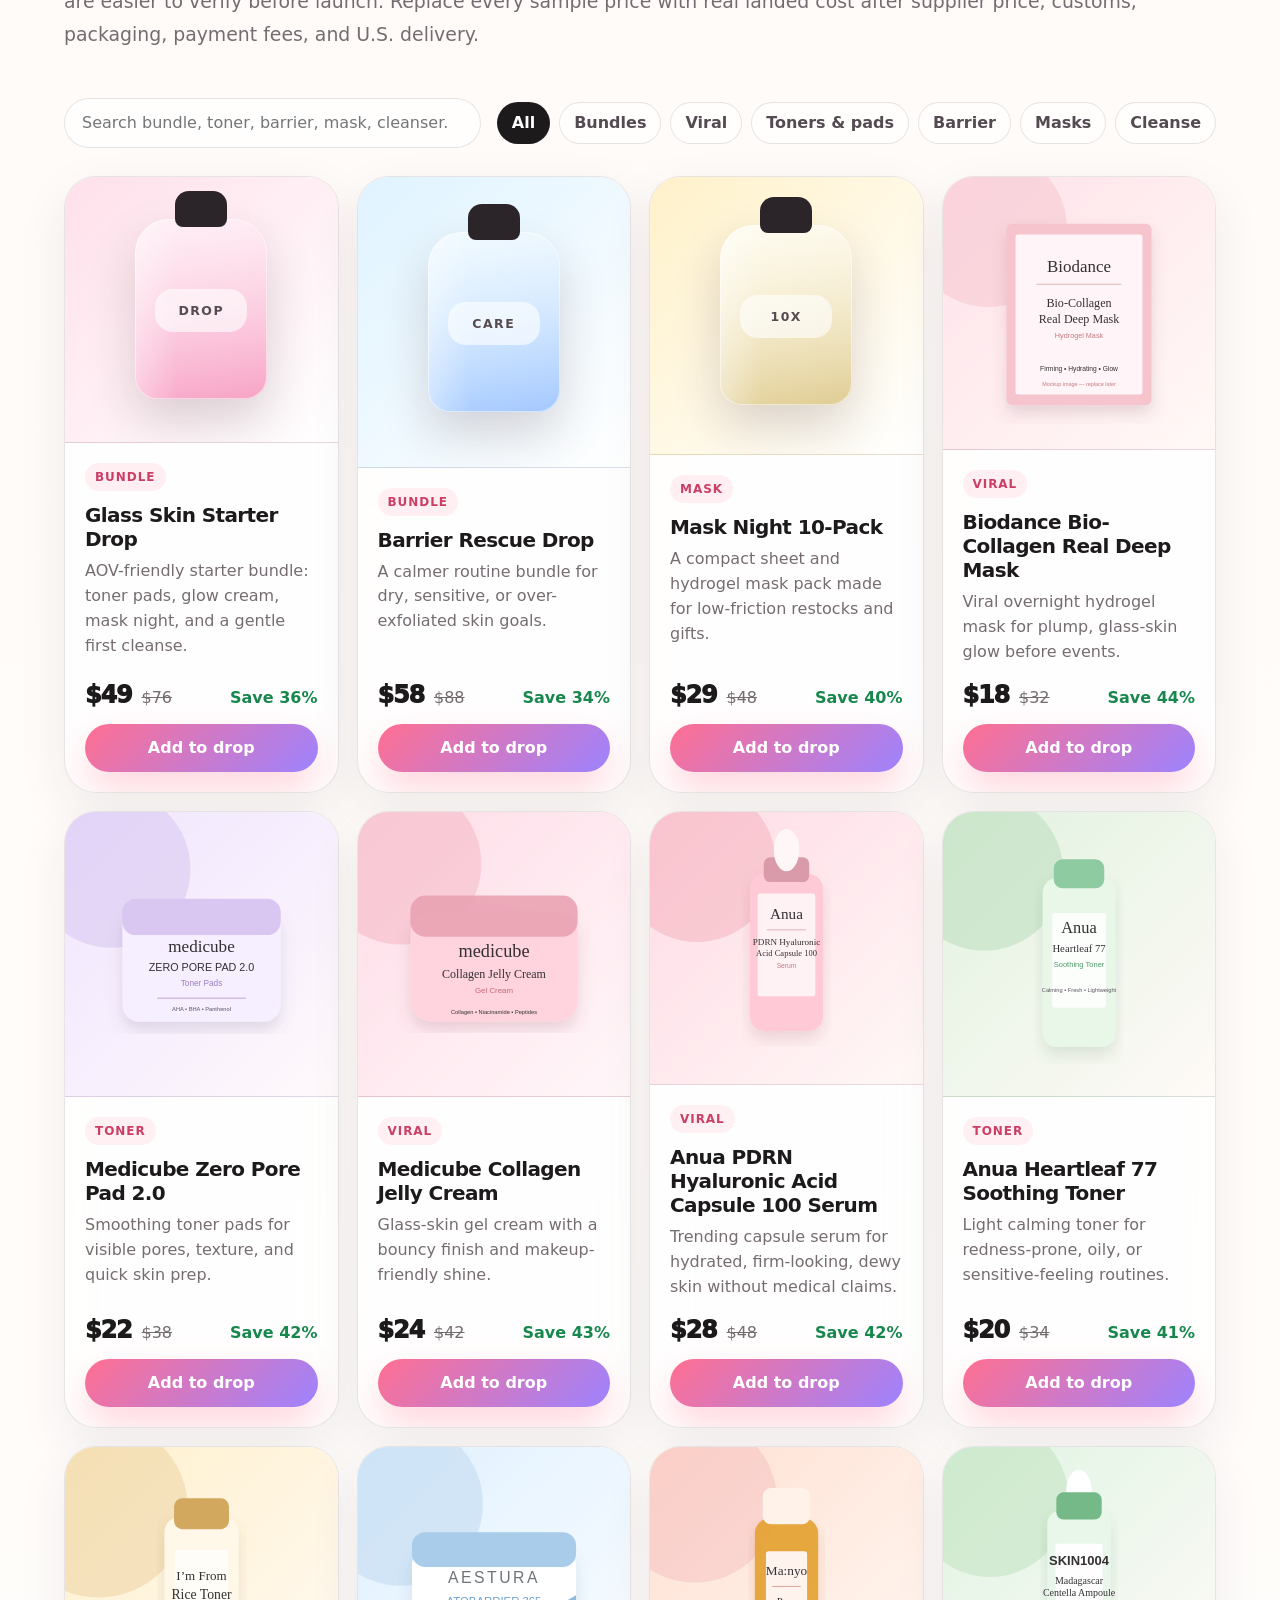
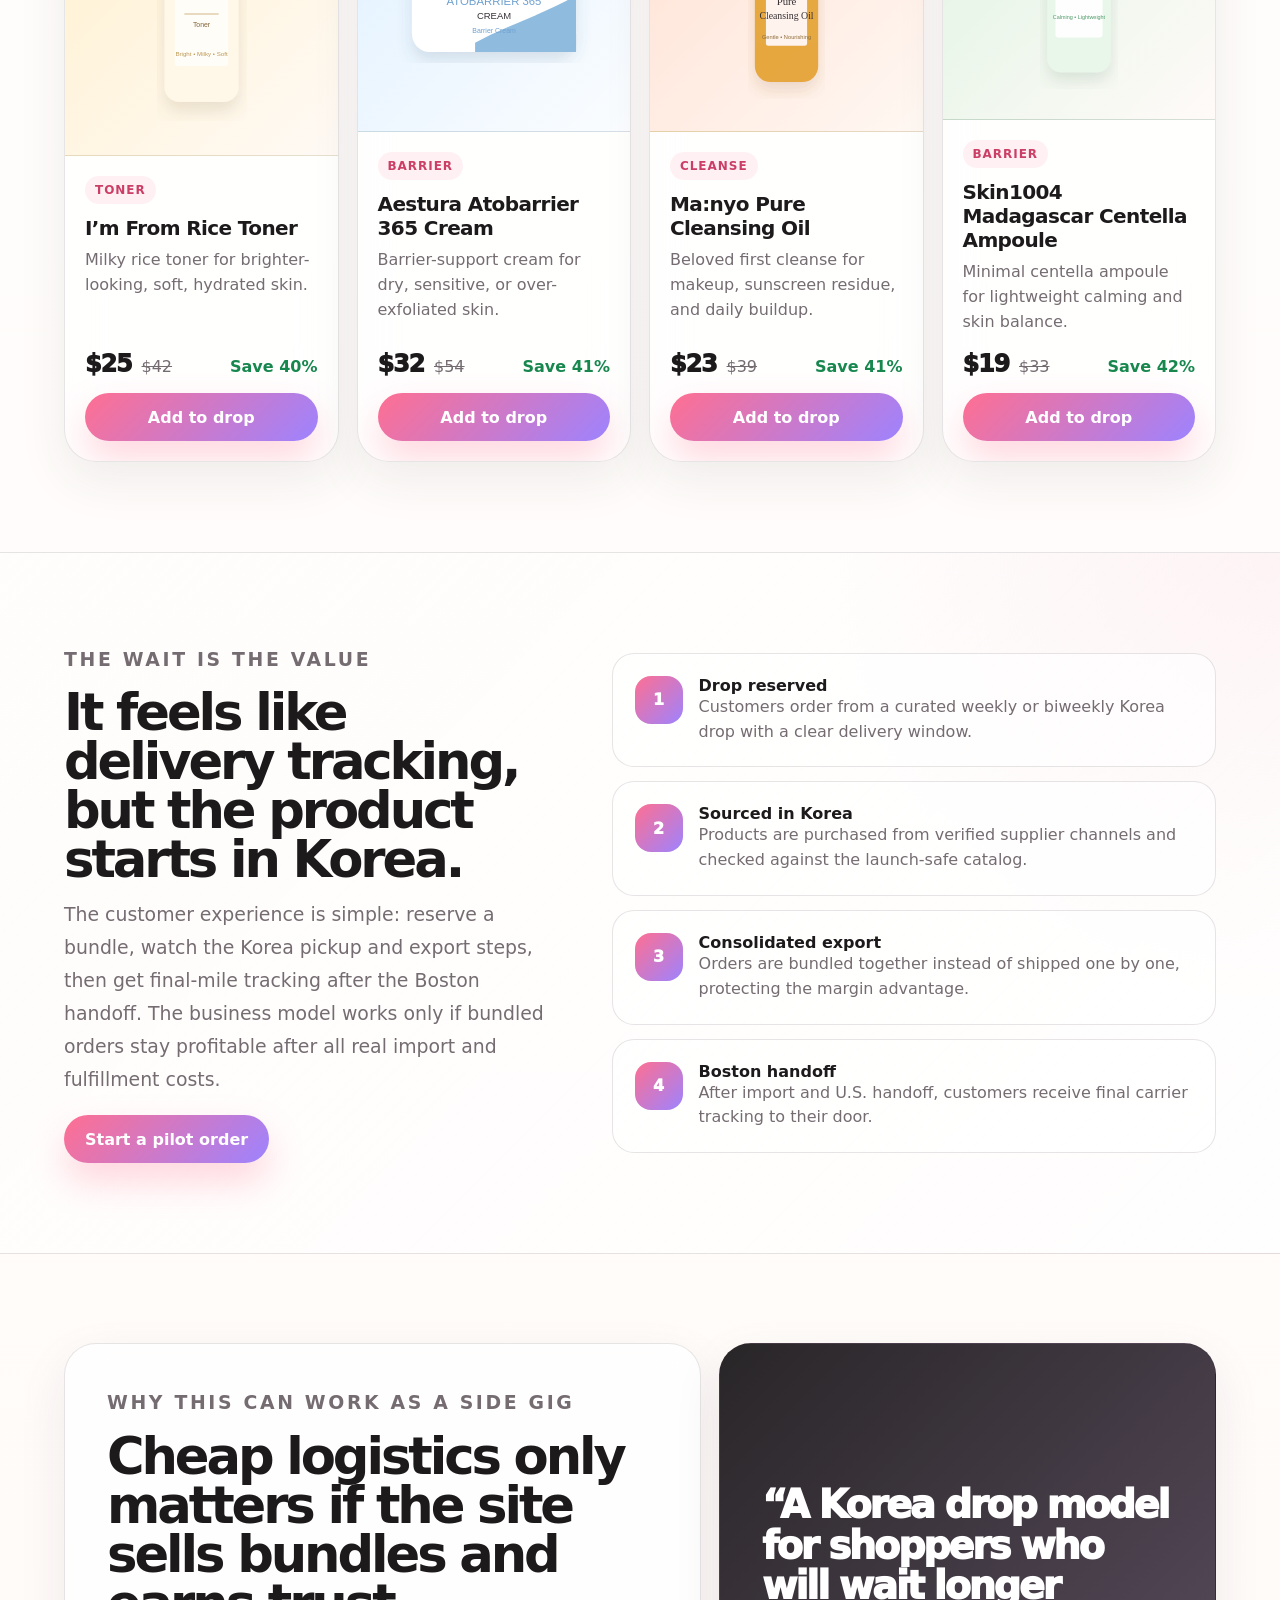
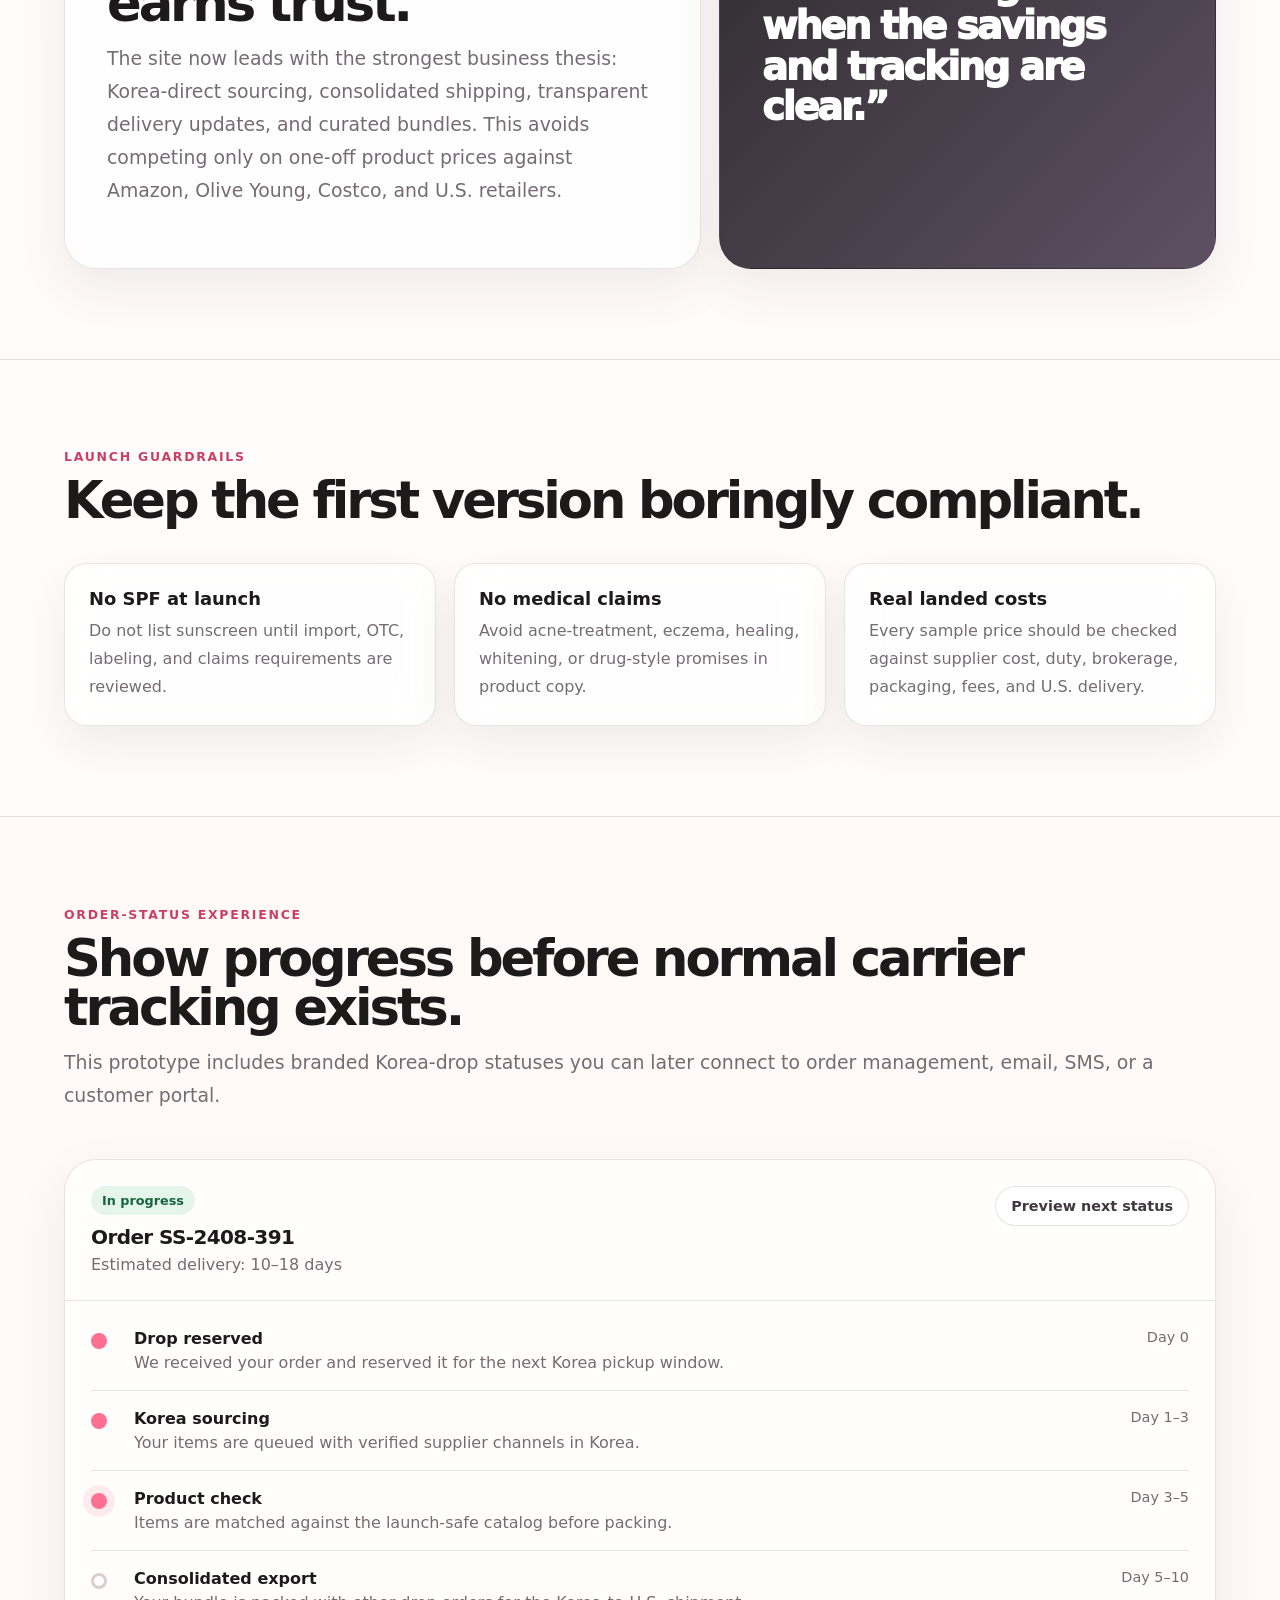
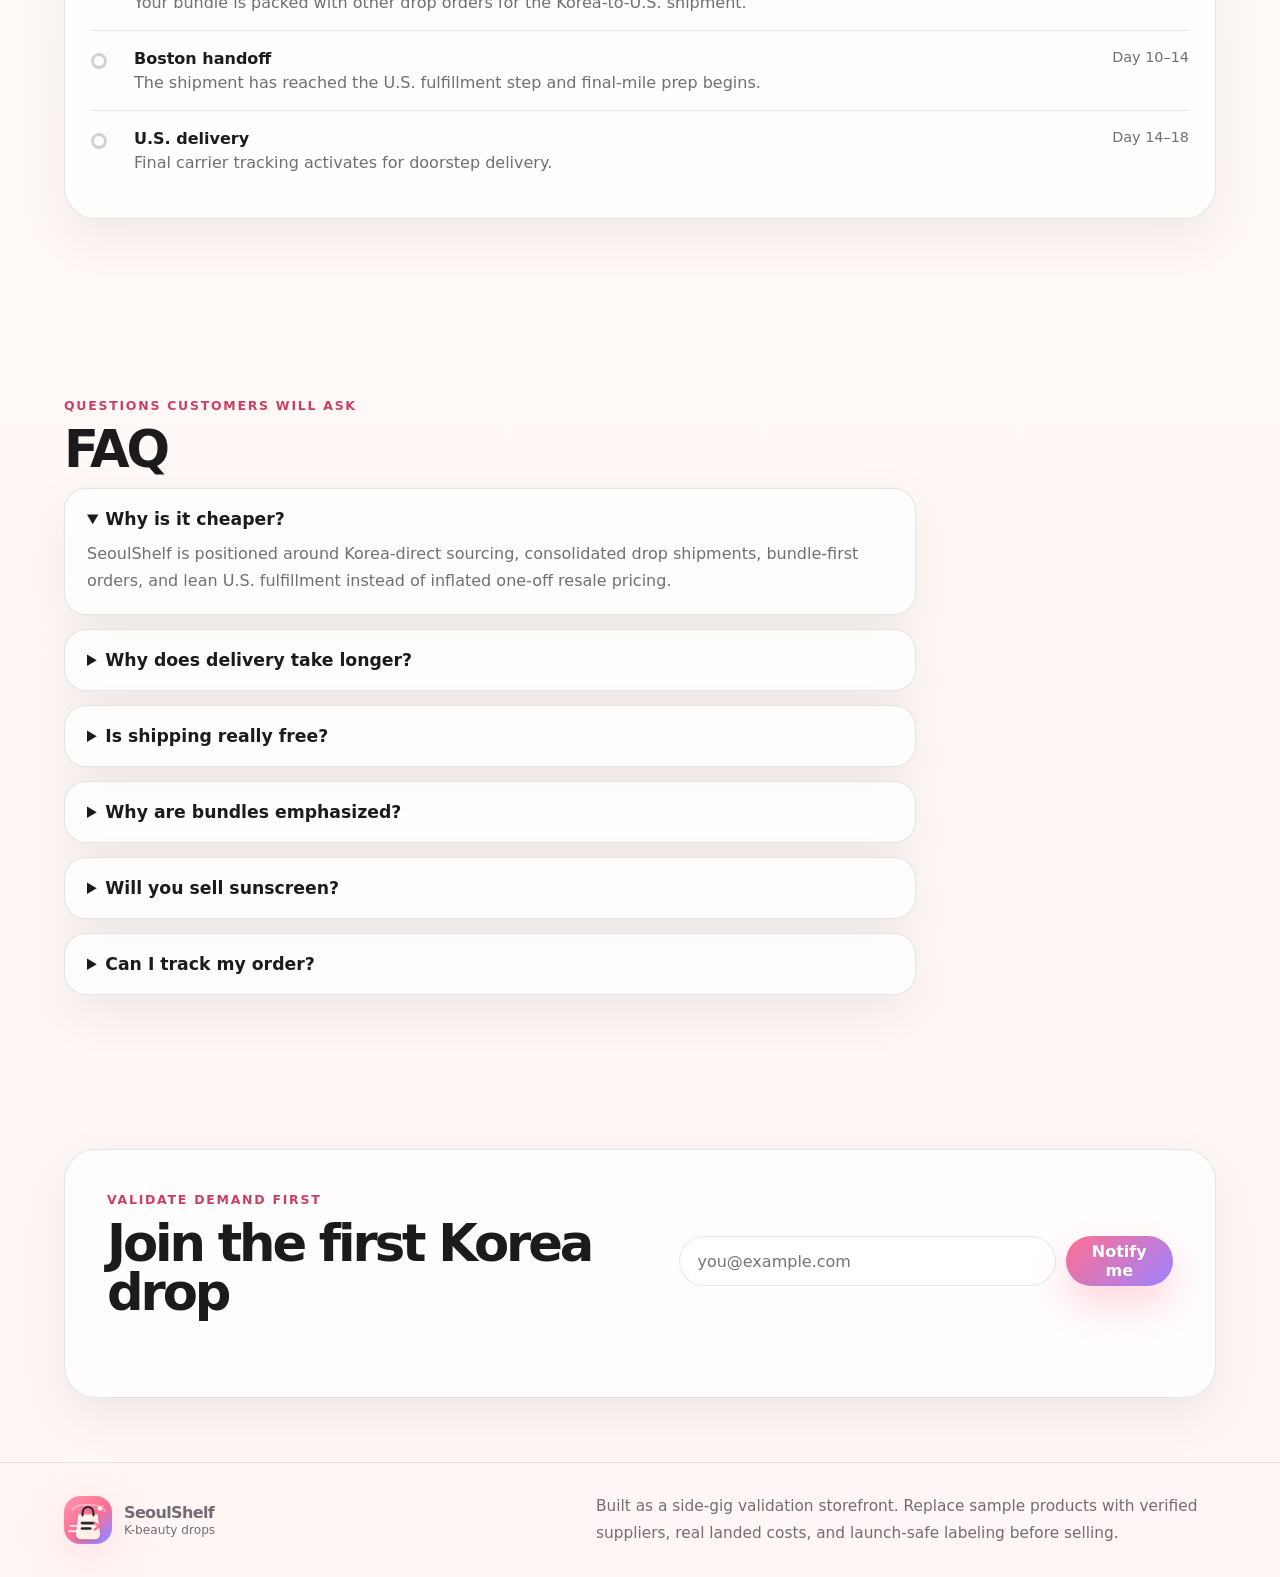
==== commit 7fd10c99: "Load drop model styles on homepage" ====
--- a/index.html
+++ b/index.html
@@ -6,6 +6,7 @@
   <title>SeoulShelf — Korea-price skincare drops to the U.S.</title>
   <meta name="description" content="Shop curated Korean skincare drops sourced in Korea, consolidated for lower shipping costs, and delivered to the U.S. with free customer shipping and transparent tracking." />
   <link rel="stylesheet" href="styles.css" />
+  <link rel="stylesheet" href="drop.css" />
 </head>
 <body>
   <div class="announcement">
--- a/drop.css
+++ b/drop.css
@@ -0,0 +1,108 @@
+/* Extra styles for the drop-based SeoulShelf positioning and generated logo. */
+.brand-logo {
+  width: 48px;
+  height: 48px;
+  flex: 0 0 48px;
+  display: block;
+  border-radius: 16px;
+  filter: drop-shadow(0 14px 24px rgba(255, 111, 145, 0.22));
+}
+
+.brand strong {
+  letter-spacing: -0.04em;
+}
+
+.drop-card {
+  position: absolute;
+  top: 90px;
+  left: 34px;
+  z-index: 4;
+  width: min(250px, 58%);
+  padding: 20px;
+  border-radius: 28px;
+  background: rgba(255, 255, 255, .76);
+  border: 1px solid rgba(255,255,255,.9);
+  box-shadow: 0 24px 60px rgba(54, 35, 46, .14);
+}
+
+.drop-card img {
+  width: 58px;
+  height: 58px;
+}
+
+.drop-card p {
+  margin: 14px 0 3px;
+  color: var(--muted);
+}
+
+.drop-card strong {
+  font-size: 1.25rem;
+  letter-spacing: -0.04em;
+}
+
+.product-image {
+  width: 100%;
+  height: 100%;
+  min-height: 260px;
+  object-fit: cover;
+  display: block;
+}
+
+.product-media {
+  overflow: hidden;
+}
+
+.compliance-note {
+  display: grid;
+  gap: 24px;
+  background: rgba(255,255,255,.34);
+  border-block: 1px solid var(--line);
+}
+
+.guardrail-grid {
+  display: grid;
+  grid-template-columns: repeat(3, 1fr);
+  gap: 18px;
+}
+
+.guardrail-grid article {
+  padding: 24px;
+  border-radius: var(--radius-md);
+  border: 1px solid var(--line);
+  background: var(--surface);
+  backdrop-filter: blur(18px);
+  box-shadow: 0 18px 50px rgba(54, 35, 46, 0.08);
+}
+
+.guardrail-grid strong {
+  display: block;
+  margin-bottom: 8px;
+  font-size: 1.12rem;
+}
+
+.guardrail-grid p {
+  margin-bottom: 0;
+  color: var(--muted);
+  font-size: 1rem;
+  line-height: 1.75;
+}
+
+.hero-card .product-stack {
+  margin-top: 120px;
+}
+
+@media (max-width: 1100px) {
+  .guardrail-grid {
+    grid-template-columns: repeat(2, minmax(0, 1fr));
+  }
+}
+
+@media (max-width: 760px) {
+  .guardrail-grid {
+    grid-template-columns: 1fr;
+  }
+
+  .drop-card {
+    width: min(230px, 72%);
+  }
+}
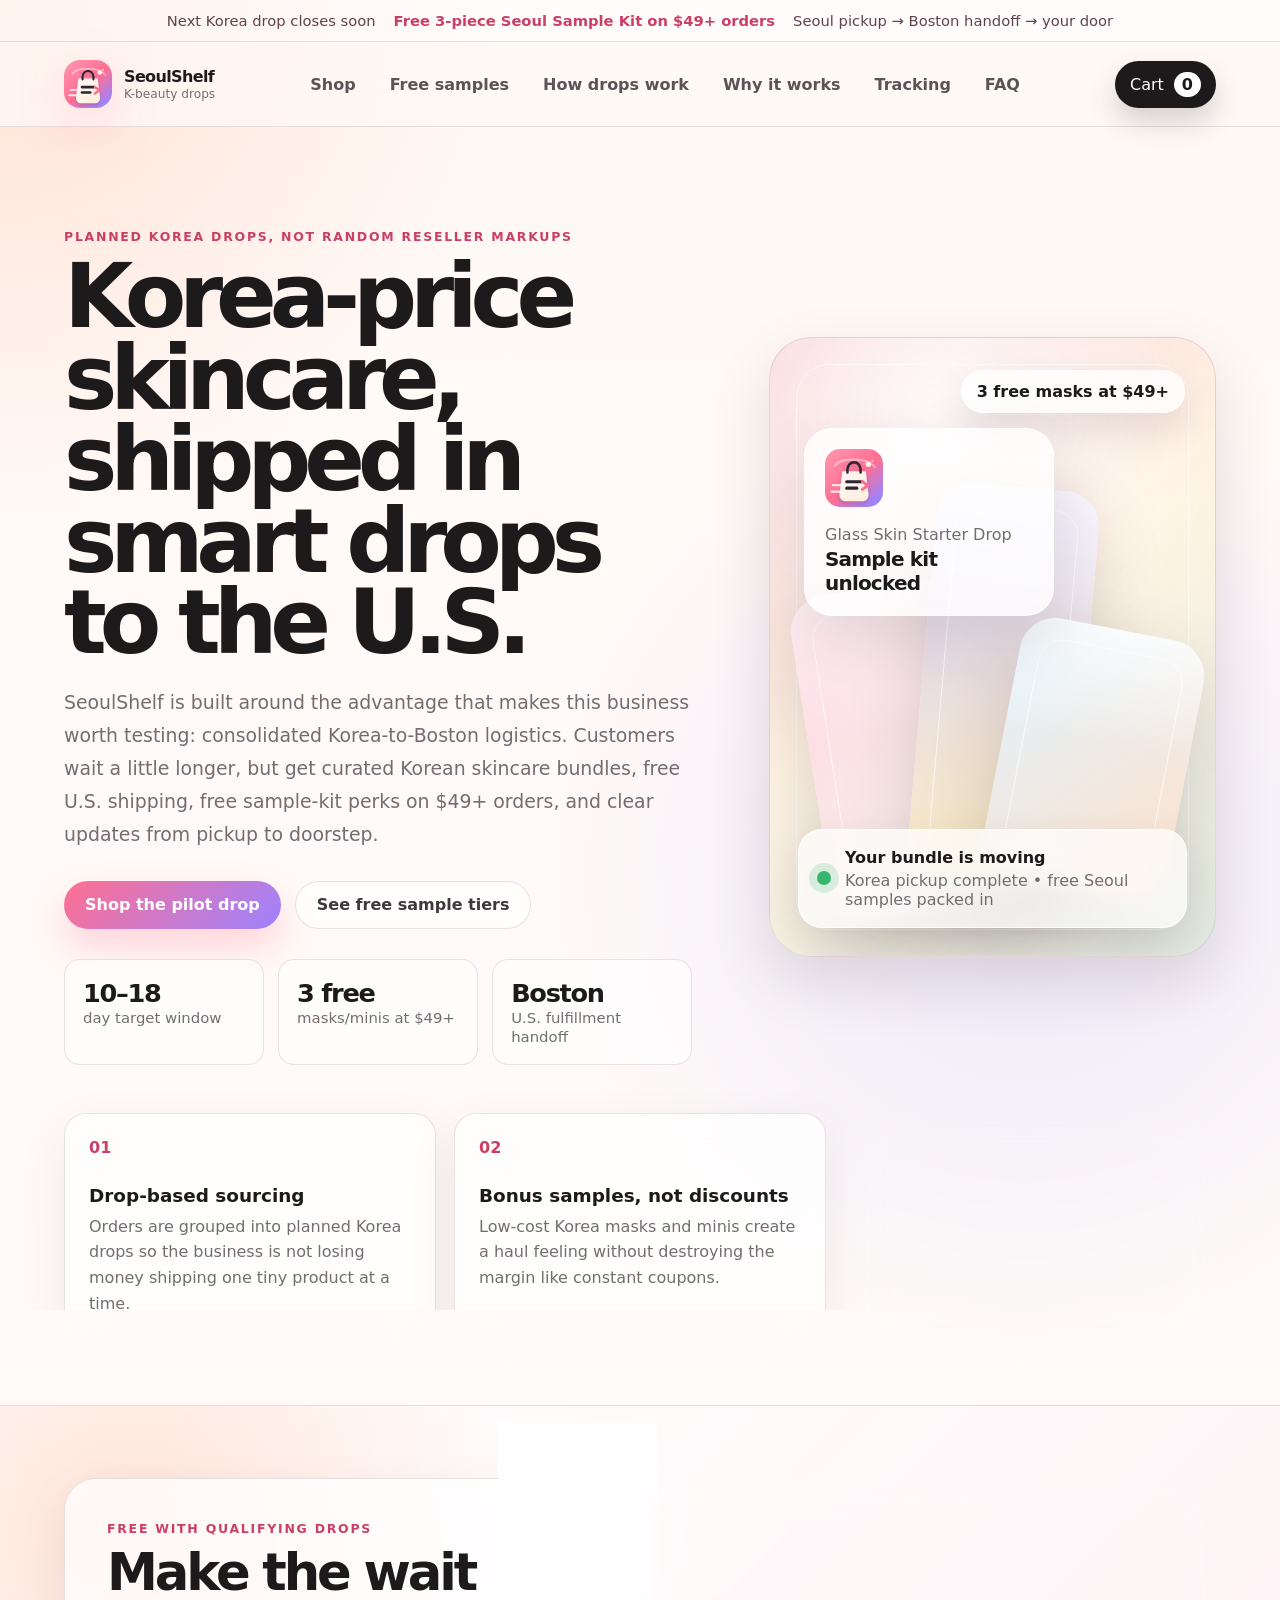
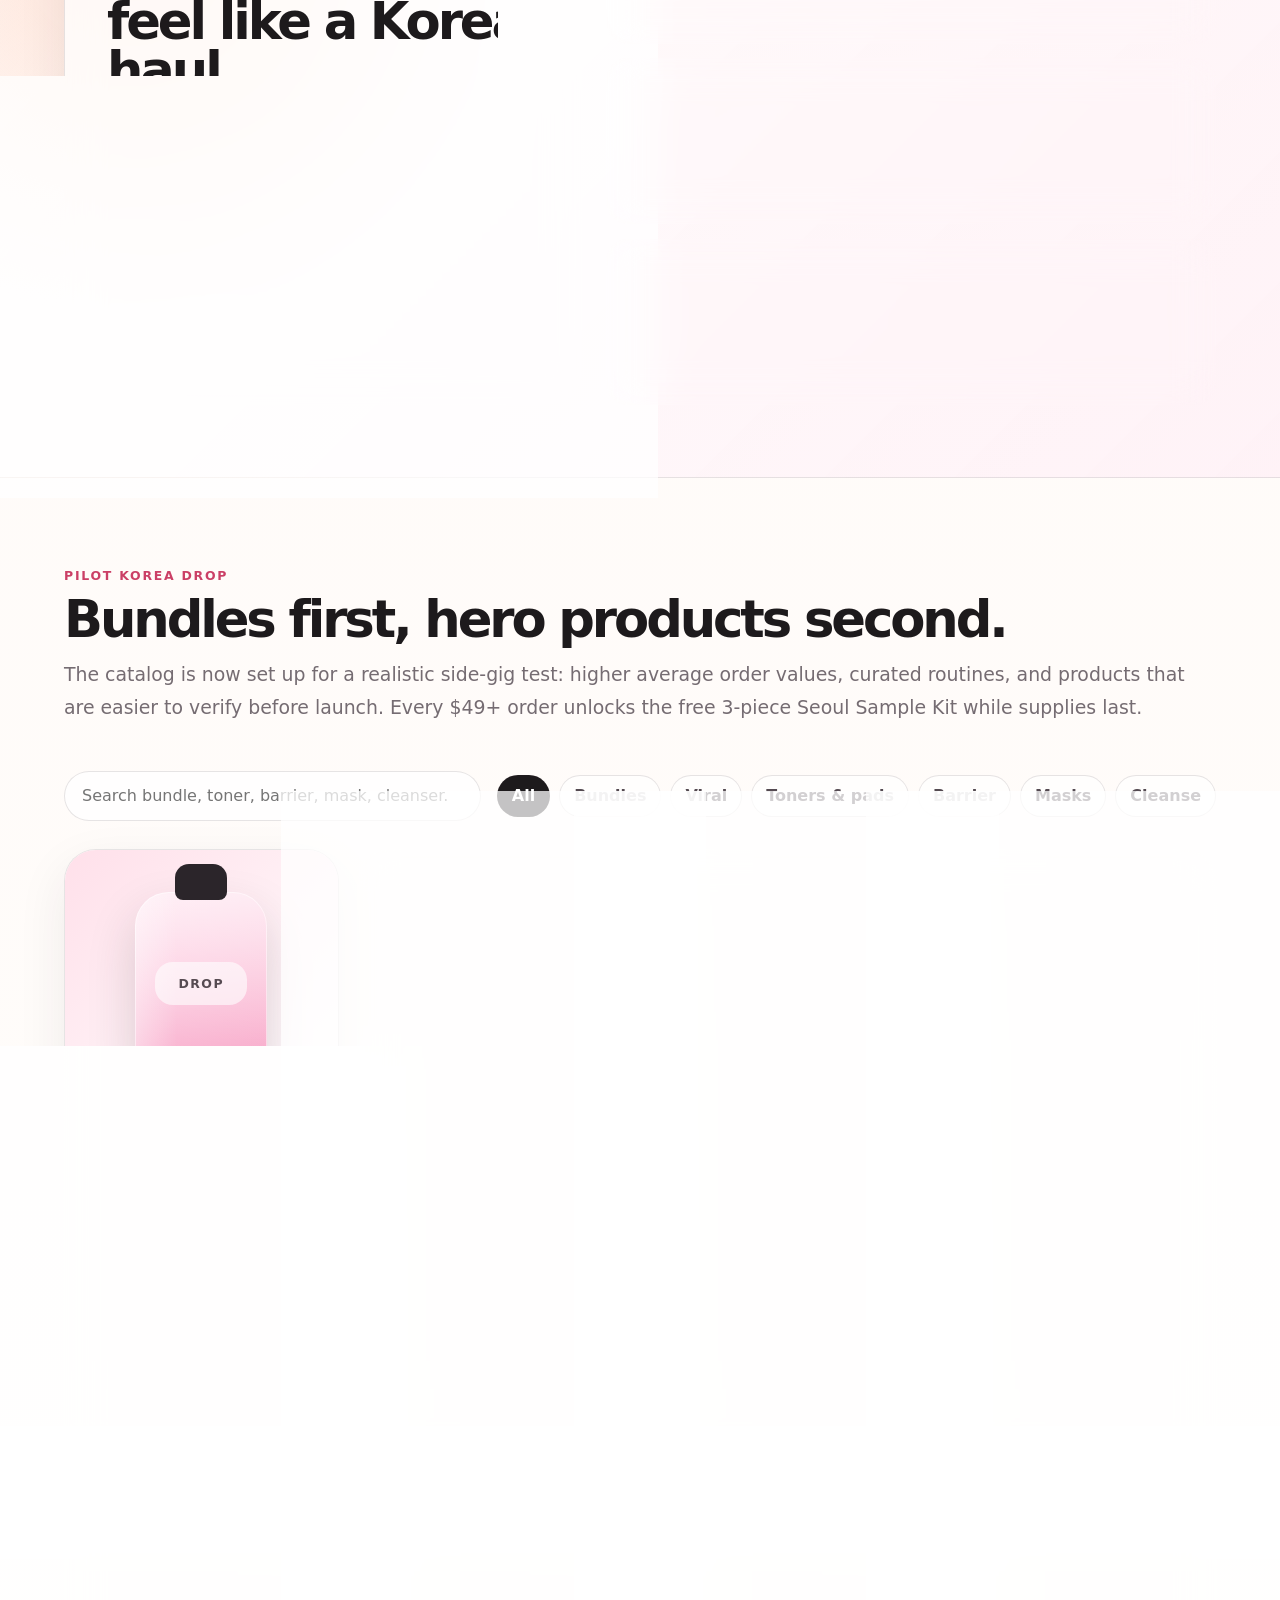
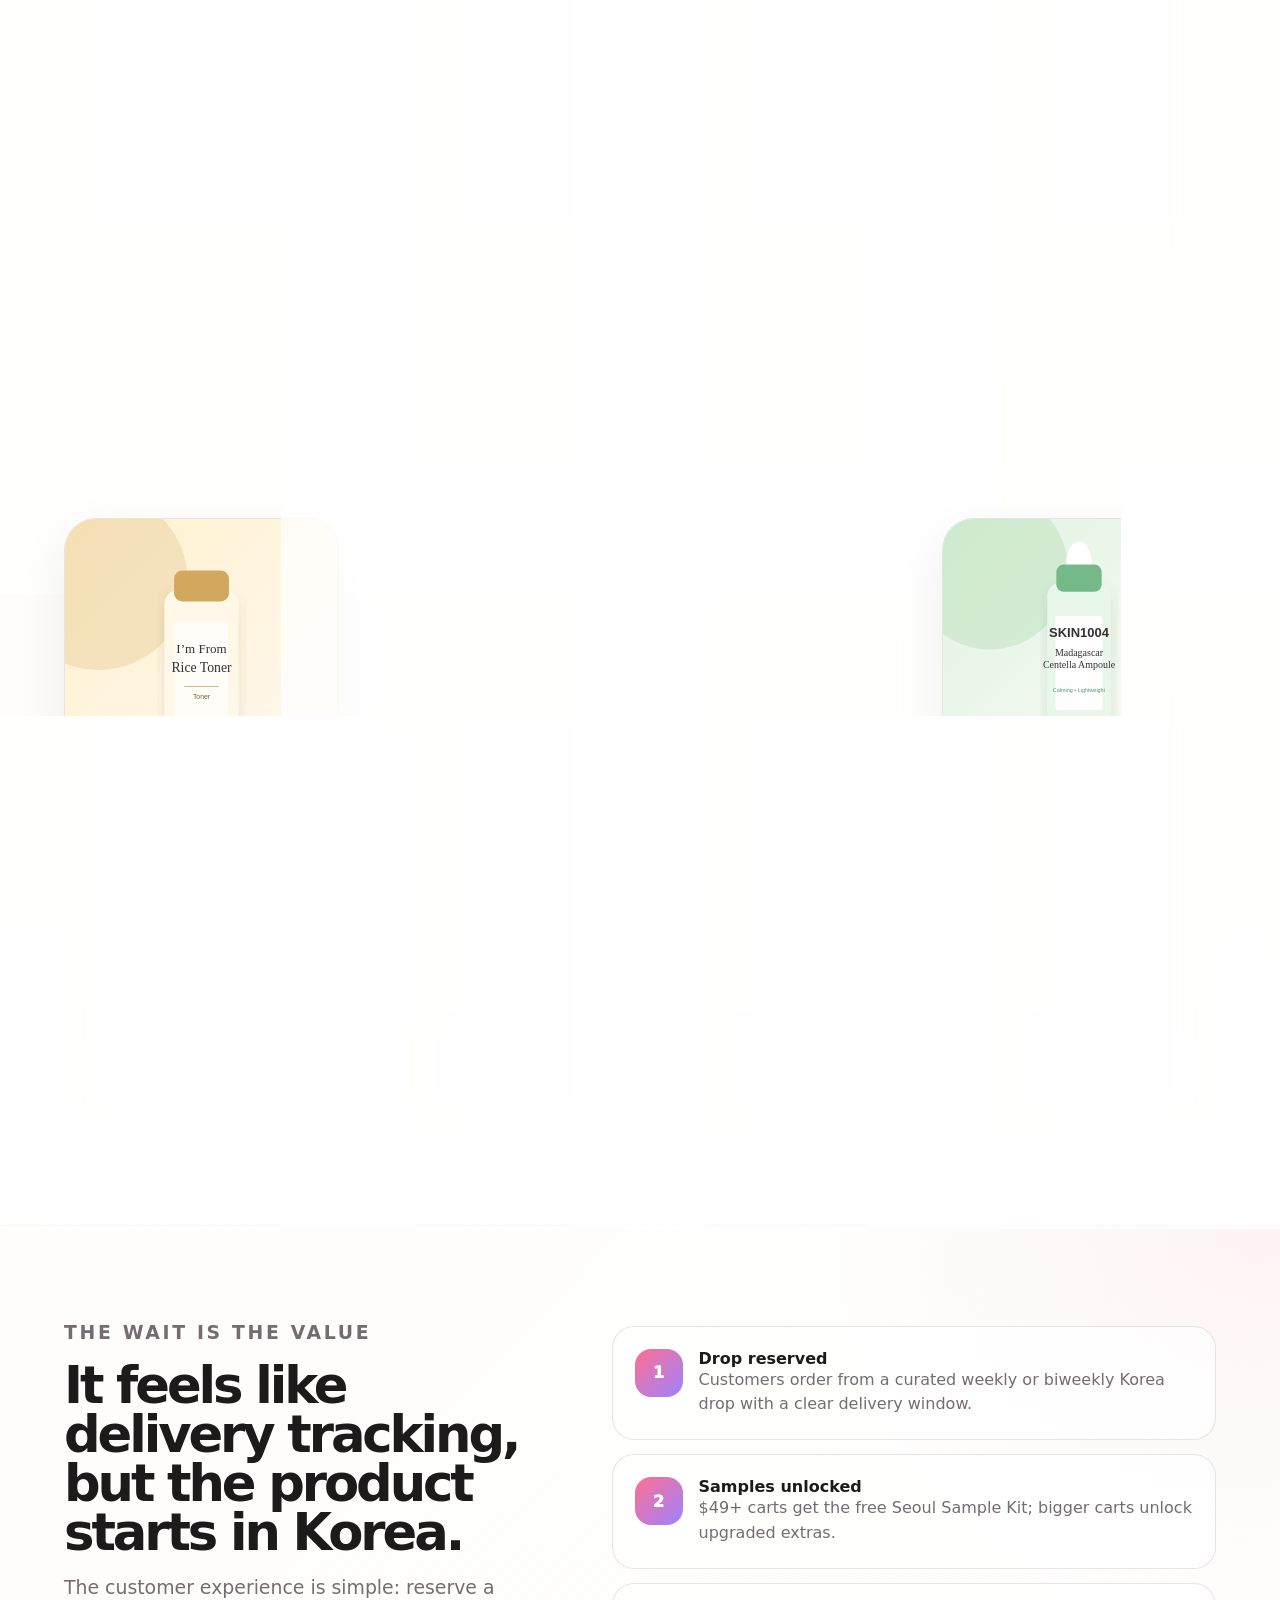
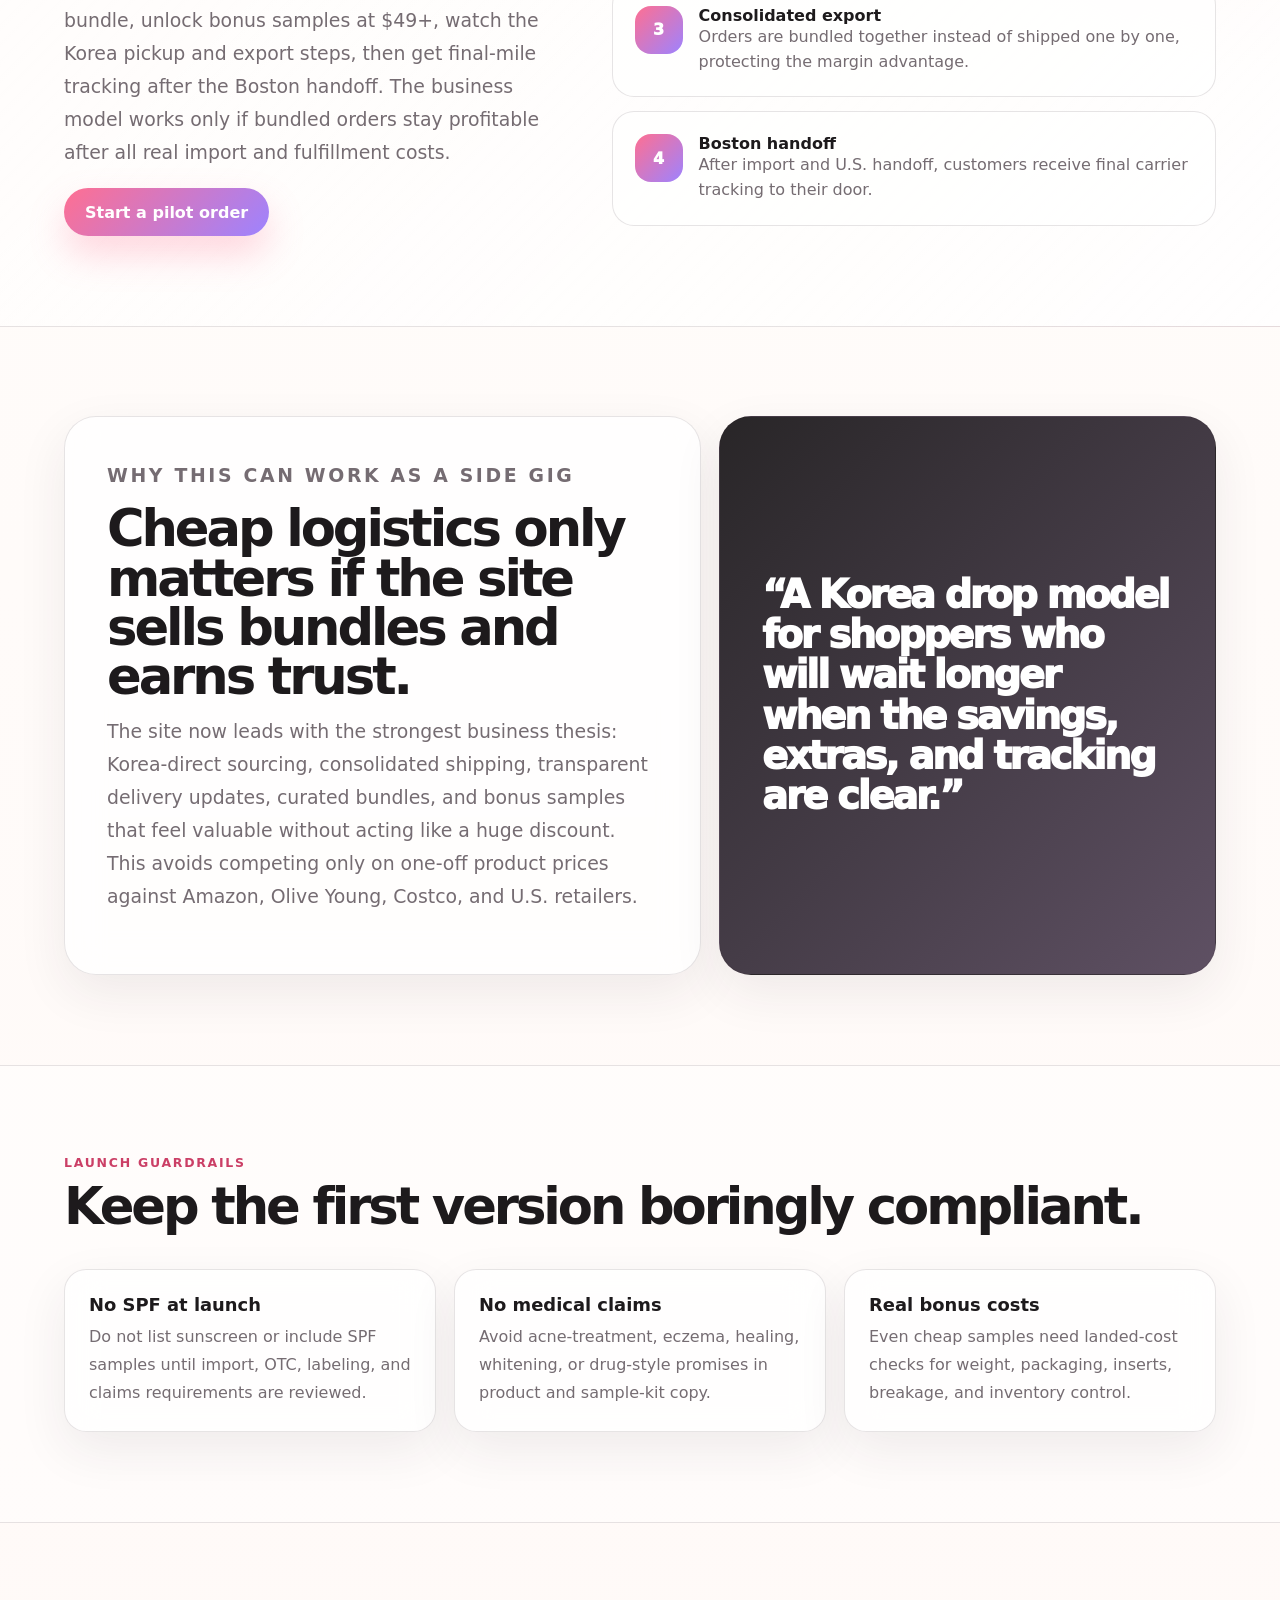
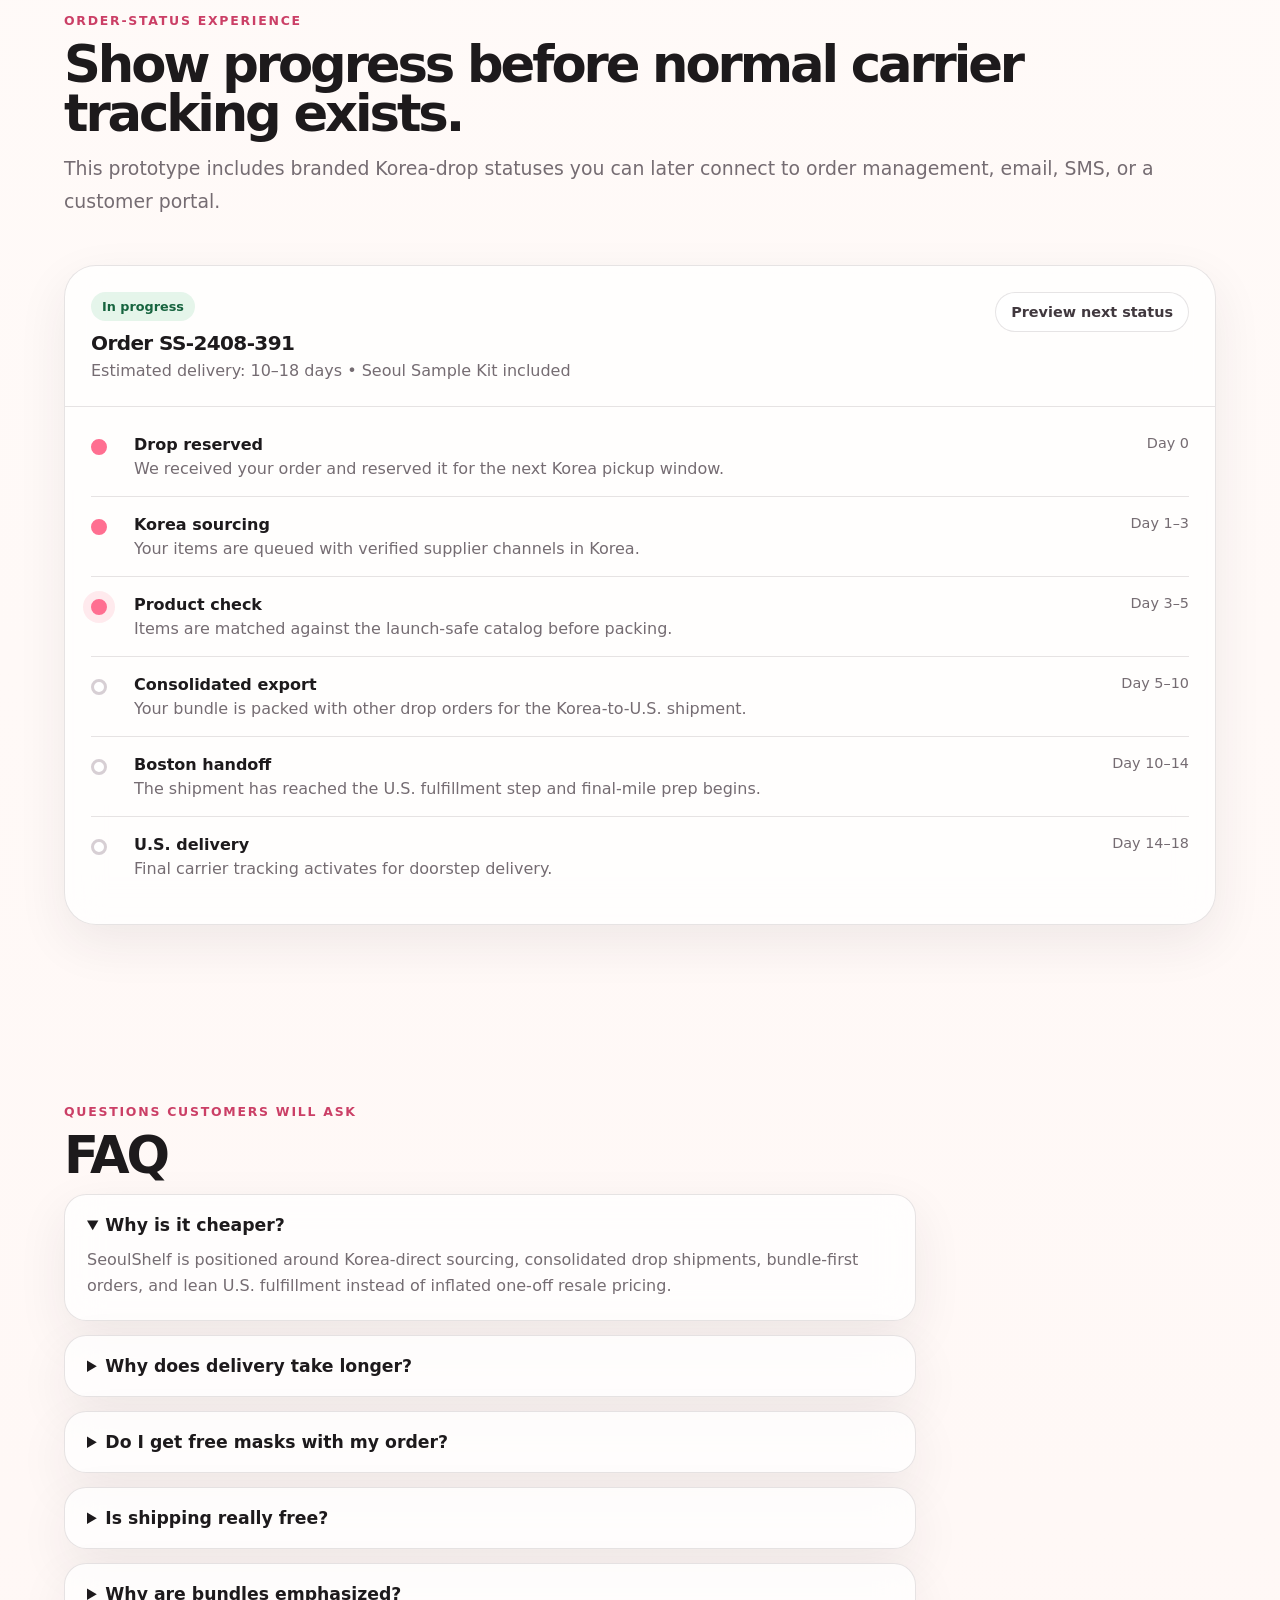
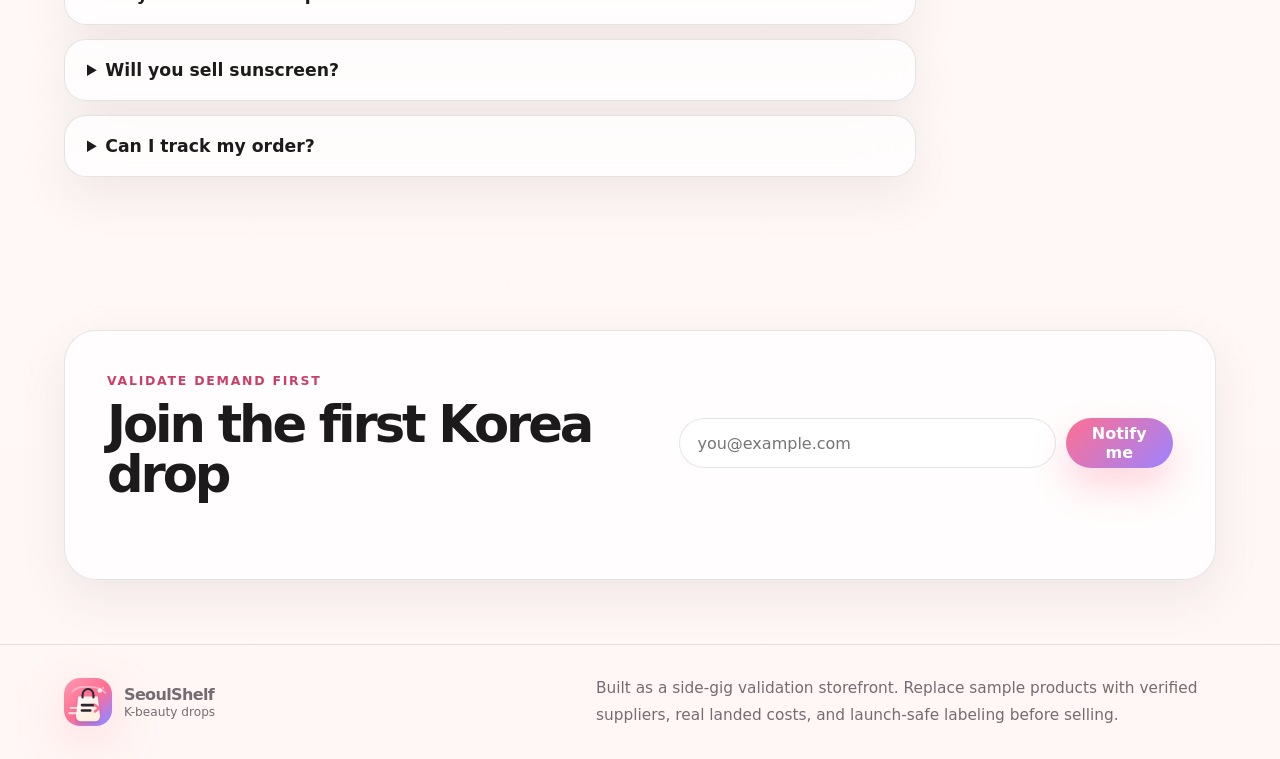
==== commit 573a8864: "Add free Seoul sample kit offer to homepage" ====
--- a/index.html
+++ b/index.html
@@ -4,14 +4,14 @@
   <meta charset="utf-8" />
   <meta name="viewport" content="width=device-width, initial-scale=1" />
   <title>SeoulShelf — Korea-price skincare drops to the U.S.</title>
-  <meta name="description" content="Shop curated Korean skincare drops sourced in Korea, consolidated for lower shipping costs, and delivered to the U.S. with free customer shipping and transparent tracking." />
+  <meta name="description" content="Shop curated Korean skincare drops sourced in Korea, consolidated for lower shipping costs, and delivered to the U.S. with free customer shipping, free sample-kit perks, and transparent tracking." />
   <link rel="stylesheet" href="styles.css" />
   <link rel="stylesheet" href="drop.css" />
 </head>
 <body>
   <div class="announcement">
     <span>Next Korea drop closes soon</span>
-    <strong>Free U.S. shipping on bundles</strong>
+    <strong>Free 3-piece Seoul Sample Kit on $49+ orders</strong>
     <span>Seoul pickup → Boston handoff → your door</span>
   </div>
 
@@ -26,6 +26,7 @@
 
     <nav class="nav-links" aria-label="Primary navigation">
       <a href="/shop/">Shop</a>
+      <a href="#bonus-offer">Free samples</a>
       <a href="#how-it-works">How drops work</a>
       <a href="#why-this-works">Why it works</a>
       <a href="#tracking">Tracking</a>
@@ -45,25 +46,25 @@
         <h1>Korea-price skincare, shipped in smart drops to the U.S.</h1>
         <p class="hero-text">
           SeoulShelf is built around the advantage that makes this business worth testing: consolidated Korea-to-Boston logistics.
-          Customers wait a little longer, but get curated Korean skincare bundles, free U.S. shipping, and clear updates from pickup to doorstep.
+          Customers wait a little longer, but get curated Korean skincare bundles, free U.S. shipping, free sample-kit perks on $49+ orders, and clear updates from pickup to doorstep.
         </p>
         <div class="hero-actions">
           <a class="button primary" href="/shop/">Shop the pilot drop</a>
-          <a class="button ghost" href="#how-it-works">See the drop flow</a>
+          <a class="button ghost" href="#bonus-offer">See free sample tiers</a>
         </div>
         <div class="hero-stats" aria-label="Store highlights">
           <div><strong>10–18</strong><span>day target window</span></div>
-          <div><strong>$50+</strong><span>bundle-first orders</span></div>
+          <div><strong>3 free</strong><span>masks/minis at $49+</span></div>
           <div><strong>Boston</strong><span>U.S. fulfillment handoff</span></div>
         </div>
       </div>
 
       <div class="hero-card" aria-label="Featured order tracking preview">
-        <div class="floating-badge">Korea drop reserved</div>
+        <div class="floating-badge">3 free masks at $49+</div>
         <div class="drop-card">
           <img src="images/seoulshelf-logo.svg" alt="" />
           <p>Glass Skin Starter Drop</p>
-          <strong>Picked up in Seoul</strong>
+          <strong>Sample kit unlocked</strong>
         </div>
         <div class="product-stack">
           <div class="stack-card cleanser"></div>
@@ -74,7 +75,7 @@
           <span class="pulse"></span>
           <div>
             <strong>Your bundle is moving</strong>
-            <p>Korea pickup complete • consolidated export next</p>
+            <p>Korea pickup complete • free Seoul samples packed in</p>
           </div>
         </div>
       </div>
@@ -88,8 +89,8 @@
       </article>
       <article>
         <span>02</span>
-        <strong>Logistics edge</strong>
-        <p>The brand leans into Korea-to-Boston fulfillment experience without publicly promising carrier discounts that still need approval.</p>
+        <strong>Bonus samples, not discounts</strong>
+        <p>Low-cost Korea masks and minis create a haul feeling without destroying the margin like constant coupons.</p>
       </article>
       <article>
         <span>03</span>
@@ -98,13 +99,29 @@
       </article>
     </section>
 
+    <section class="section bonus-offer" id="bonus-offer">
+      <div class="bonus-copy">
+        <p class="eyebrow">Free with qualifying drops</p>
+        <h2>Make the wait feel like a Korea haul.</h2>
+        <p class="section-subtitle">
+          Every qualifying order gets surprise Seoul extras packed with the drop. The offer is designed to push bigger carts, create delight, and help customers discover products they may reorder later.
+        </p>
+        <p class="cart-footnote">Bonus items are sealed, launch-safe cosmetic samples only, while supplies last. No SPF, acne-treatment, whitening, or medical-claim products in the bonus kit.</p>
+      </div>
+      <div class="bonus-tiers" aria-label="Free sample kit tiers">
+        <article class="bonus-tier"><span>$49+</span><div><strong>3-piece Seoul Sample Kit</strong><p>Usually 3 masks, minis, or surprise skincare extras sourced with the Korea drop.</p></div></article>
+        <article class="bonus-tier"><span>$75+</span><div><strong>Upgraded Sample Kit</strong><p>3 masks plus 1 mini toner, cream, cleanser, or other safe beauty extra.</p></div></article>
+        <article class="bonus-tier"><span>$100+</span><div><strong>Seoul Bonus Bag</strong><p>5–6 free extras for bigger restock orders and giftable hauls.</p></div></article>
+      </div>
+    </section>
+
     <section class="section intro" id="shop">
       <div>
         <p class="eyebrow">Pilot Korea drop</p>
         <h2>Bundles first, hero products second.</h2>
         <p class="section-subtitle">
           The catalog is now set up for a realistic side-gig test: higher average order values, curated routines, and products that are easier to verify before launch.
-          Replace every sample price with real landed cost after supplier price, customs, packaging, payment fees, and U.S. delivery.
+          Every $49+ order unlocks the free 3-piece Seoul Sample Kit while supplies last.
         </p>
       </div>
       <div class="shop-tools">
@@ -130,7 +147,7 @@
         <p class="eyebrow">The wait is the value</p>
         <h2>It feels like delivery tracking, but the product starts in Korea.</h2>
         <p>
-          The customer experience is simple: reserve a bundle, watch the Korea pickup and export steps, then get final-mile tracking after the Boston handoff.
+          The customer experience is simple: reserve a bundle, unlock bonus samples at $49+, watch the Korea pickup and export steps, then get final-mile tracking after the Boston handoff.
           The business model works only if bundled orders stay profitable after all real import and fulfillment costs.
         </p>
         <a class="button primary" href="/shop/">Start a pilot order</a>
@@ -138,7 +155,7 @@
 
       <div class="steps">
         <div class="step"><span>1</span><div><strong>Drop reserved</strong><p>Customers order from a curated weekly or biweekly Korea drop with a clear delivery window.</p></div></div>
-        <div class="step"><span>2</span><div><strong>Sourced in Korea</strong><p>Products are purchased from verified supplier channels and checked against the launch-safe catalog.</p></div></div>
+        <div class="step"><span>2</span><div><strong>Samples unlocked</strong><p>$49+ carts get the free Seoul Sample Kit; bigger carts unlock upgraded extras.</p></div></div>
         <div class="step"><span>3</span><div><strong>Consolidated export</strong><p>Orders are bundled together instead of shipped one by one, protecting the margin advantage.</p></div></div>
         <div class="step"><span>4</span><div><strong>Boston handoff</strong><p>After import and U.S. handoff, customers receive final carrier tracking to their door.</p></div></div>
       </div>
@@ -149,12 +166,12 @@
         <p class="eyebrow">Why this can work as a side gig</p>
         <h2>Cheap logistics only matters if the site sells bundles and earns trust.</h2>
         <p>
-          The site now leads with the strongest business thesis: Korea-direct sourcing, consolidated shipping, transparent delivery updates, and curated bundles.
+          The site now leads with the strongest business thesis: Korea-direct sourcing, consolidated shipping, transparent delivery updates, curated bundles, and bonus samples that feel valuable without acting like a huge discount.
           This avoids competing only on one-off product prices against Amazon, Olive Young, Costco, and U.S. retailers.
         </p>
       </div>
       <div class="quote-card">
-        “A Korea drop model for shoppers who will wait longer when the savings and tracking are clear.”
+        “A Korea drop model for shoppers who will wait longer when the savings, extras, and tracking are clear.”
       </div>
     </section>
 
@@ -164,9 +181,9 @@
         <h2>Keep the first version boringly compliant.</h2>
       </div>
       <div class="guardrail-grid">
-        <article><strong>No SPF at launch</strong><p>Do not list sunscreen until import, OTC, labeling, and claims requirements are reviewed.</p></article>
-        <article><strong>No medical claims</strong><p>Avoid acne-treatment, eczema, healing, whitening, or drug-style promises in product copy.</p></article>
-        <article><strong>Real landed costs</strong><p>Every sample price should be checked against supplier cost, duty, brokerage, packaging, fees, and U.S. delivery.</p></article>
+        <article><strong>No SPF at launch</strong><p>Do not list sunscreen or include SPF samples until import, OTC, labeling, and claims requirements are reviewed.</p></article>
+        <article><strong>No medical claims</strong><p>Avoid acne-treatment, eczema, healing, whitening, or drug-style promises in product and sample-kit copy.</p></article>
+        <article><strong>Real bonus costs</strong><p>Even cheap samples need landed-cost checks for weight, packaging, inserts, breakage, and inventory control.</p></article>
       </div>
     </section>
 
@@ -184,7 +201,7 @@
           <div>
             <span class="status-pill">In progress</span>
             <h3>Order SS-2408-391</h3>
-            <p>Estimated delivery: 10–18 days</p>
+            <p>Estimated delivery: 10–18 days • Seoul Sample Kit included</p>
           </div>
           <button class="button ghost small" id="advanceTracking">Preview next status</button>
         </div>
@@ -205,16 +222,20 @@
         <p>Products are sourced in Korea, grouped into a drop, exported together, handed off in Boston, and then delivered domestically.</p>
       </details>
       <details>
+        <summary>Do I get free masks with my order?</summary>
+        <p>$49+ orders unlock a free 3-piece Seoul Sample Kit, usually masks, minis, or surprise skincare extras. $75+ and $100+ orders unlock upgraded bonus tiers. Bonus items are while supplies last.</p>
+      </details>
+      <details>
         <summary>Is shipping really free?</summary>
-        <p>Yes for the customer in this prototype. The price needs to include the real cost of international movement, customs, packaging, and U.S. delivery.</p>
+        <p>Yes for the customer in this prototype. The price needs to include the real cost of international movement, customs, packaging, bonus items, and U.S. delivery.</p>
       </details>
       <details>
         <summary>Why are bundles emphasized?</summary>
-        <p>Bundles raise average order value, make free shipping more realistic, and help the business avoid losing money on tiny single-product orders.</p>
+        <p>Bundles raise average order value, make free shipping and free samples more realistic, and help the business avoid losing money on tiny single-product orders.</p>
       </details>
       <details>
         <summary>Will you sell sunscreen?</summary>
-        <p>Not in the pilot catalog. SPF and medical-claim products need extra compliance review before being sold in the U.S.</p>
+        <p>Not in the pilot catalog. SPF and medical-claim products need extra compliance review before being sold or included as samples in the U.S.</p>
       </details>
       <details>
         <summary>Can I track my order?</summary>
@@ -250,10 +271,11 @@
         <div><span>Products</span><strong id="subtotal">$0</strong></div>
         <div><span>U.S. shipping</span><strong>Free</strong></div>
         <div><span>Estimated delivery</span><strong>10–18 days</strong></div>
+        <div class="bonus-status" id="bonusStatus"><span>Bonus unlock</span><strong>$49 away from 3 free masks</strong></div>
         <div class="total"><span>Total</span><strong id="total">$0</strong></div>
       </div>
       <button class="button primary full" id="checkoutButton">Checkout preview</button>
-      <p class="cart-footnote">Prototype only. Connect Stripe, taxes, supplier verification, inventory, customs, claims review, and compliance checks before launch.</p>
+      <p class="cart-footnote">Prototype only. Bonus items are while supplies last. Connect Stripe, taxes, supplier verification, inventory, customs, claims review, and compliance checks before launch.</p>
     </div>
   </aside>
 
--- a/drop.css
+++ b/drop.css
@@ -91,10 +91,101 @@
   margin-top: 120px;
 }
 
+.bonus-offer {
+  display: grid;
+  grid-template-columns: minmax(0, .85fr) minmax(320px, 1fr);
+  gap: 24px;
+  align-items: stretch;
+  padding-block: clamp(42px, 6vw, 72px);
+  background:
+    radial-gradient(circle at 10% 20%, rgba(255, 217, 200, .7), transparent 24rem),
+    linear-gradient(135deg, rgba(255,255,255,.72), rgba(255, 240, 246, .78));
+  border-block: 1px solid var(--line);
+}
+
+.bonus-copy,
+.bonus-tier {
+  border: 1px solid var(--line);
+  background: var(--surface);
+  backdrop-filter: blur(18px);
+  box-shadow: 0 18px 50px rgba(54, 35, 46, 0.08);
+}
+
+.bonus-copy {
+  padding: clamp(24px, 4vw, 42px);
+  border-radius: var(--radius-lg);
+}
+
+.bonus-copy p:last-child {
+  margin-bottom: 0;
+}
+
+.bonus-tiers {
+  display: grid;
+  gap: 14px;
+}
+
+.bonus-tier {
+  display: grid;
+  grid-template-columns: 86px 1fr;
+  gap: 18px;
+  align-items: center;
+  padding: 20px;
+  border-radius: var(--radius-md);
+}
+
+.bonus-tier span {
+  display: grid;
+  place-items: center;
+  min-height: 56px;
+  border-radius: 18px;
+  color: white;
+  background: linear-gradient(135deg, var(--accent), #9d83ff);
+  font-weight: 950;
+}
+
+.bonus-tier strong {
+  display: block;
+  margin-bottom: 5px;
+}
+
+.bonus-tier p {
+  margin: 0;
+  color: var(--muted);
+  line-height: 1.5;
+}
+
+.bonus-status {
+  display: flex;
+  justify-content: space-between;
+  gap: 14px;
+  align-items: flex-start;
+  padding: 13px 0;
+  border-top: 1px solid var(--line);
+  border-bottom: 1px solid var(--line);
+}
+
+.bonus-status span {
+  color: var(--muted);
+}
+
+.bonus-status strong {
+  color: var(--accent-dark);
+  text-align: right;
+}
+
+.bonus-status.unlocked strong {
+  color: #17874e;
+}
+
 @media (max-width: 1100px) {
   .guardrail-grid {
     grid-template-columns: repeat(2, minmax(0, 1fr));
   }
+
+  .bonus-offer {
+    grid-template-columns: 1fr;
+  }
 }
 
 @media (max-width: 760px) {
@@ -105,4 +196,8 @@
   .drop-card {
     width: min(230px, 72%);
   }
-}
+
+  .bonus-tier {
+    grid-template-columns: 1fr;
+  }
+}
